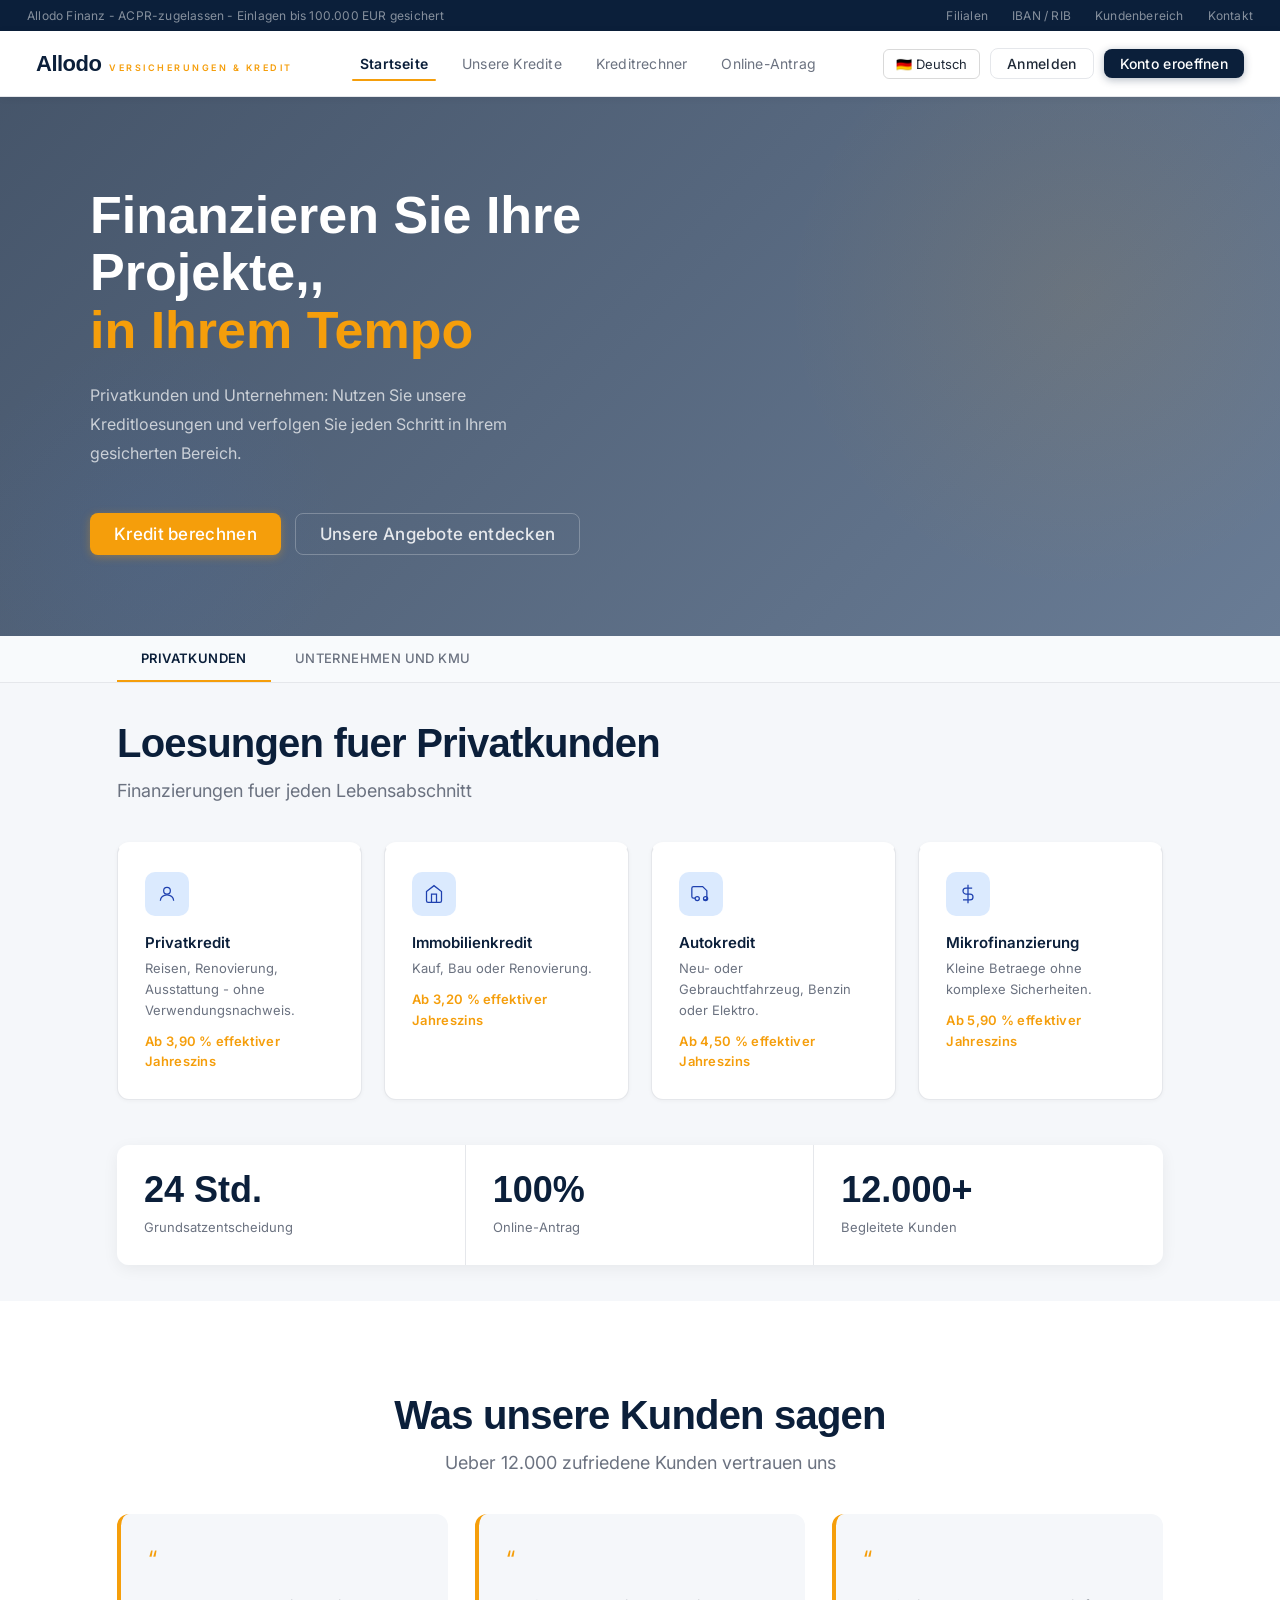
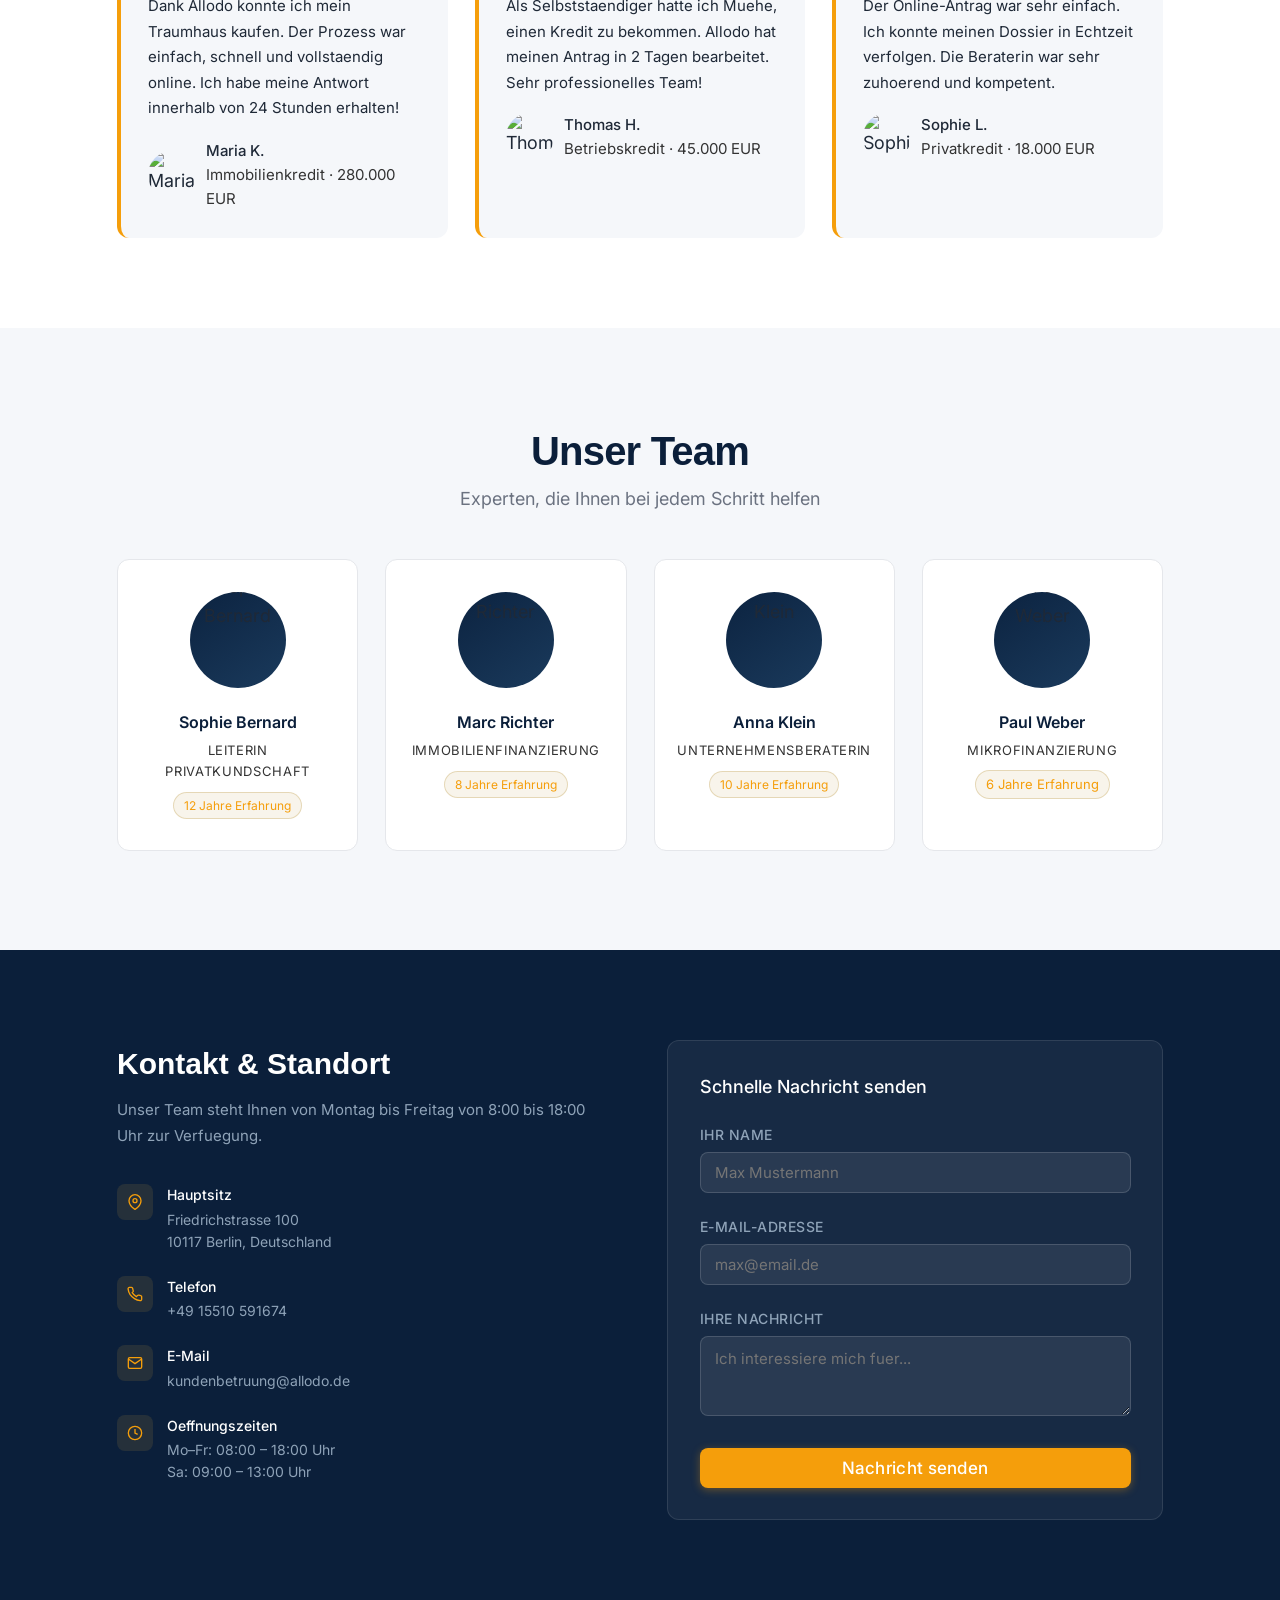
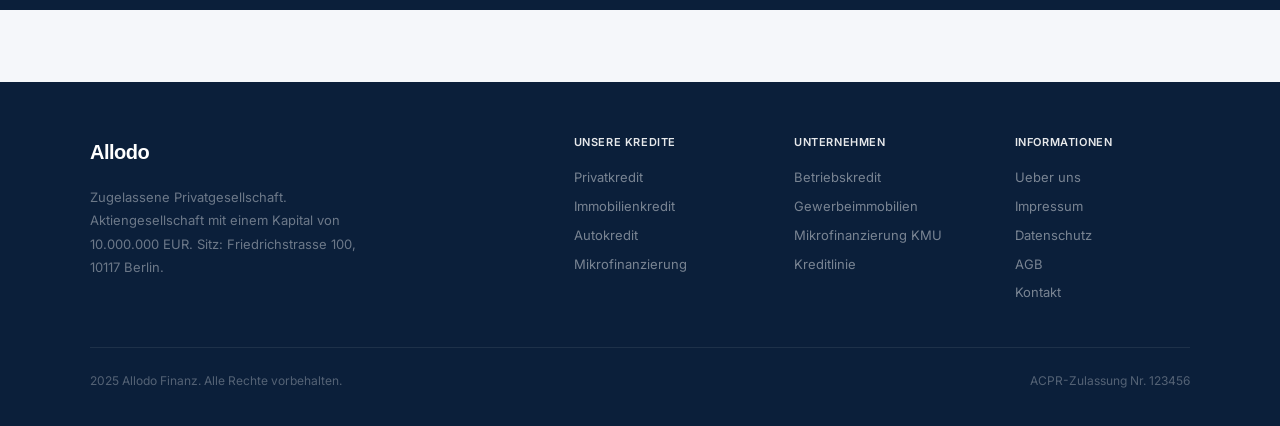
==== index.html @ 85879cd4 "Update index.html" ====
<!DOCTYPE html>
<html lang="de">
<head>
  <meta charset="UTF-8">
  <link rel="preconnect" href="https://fonts.googleapis.com">
  <link rel="preconnect" href="https://fonts.gstatic.com" crossorigin>
  <link href="https://fonts.googleapis.com/css2?family=Inter:wght@300;400;500;600&family=Poppins:wght@400;500;600;700&display=swap" rel="stylesheet">
  <meta name="viewport" content="width=device-width, initial-scale=1.0">
  <link rel="icon" type="image/svg+xml" href="favicon.svg">
  <meta name="description" content="Allodo — Kreditloesungen fuer Privatkunden und Unternehmen.">
  <title>Allodo</title>
  <link rel="stylesheet" href="css/main.css">
  <link rel="stylesheet" href="css/nav.css">
  <link rel="stylesheet" href="css/pages.css">
  <link rel="stylesheet" href="css/dashboard.css">
  <link rel="stylesheet" href="css/messaging.css">
  <link rel="stylesheet" href="css/lang-selector.css">
  <link rel="stylesheet" href="css/animations.css">
  
  <!-- Google tag (gtag.js) -->
<script async src="https://www.googletagmanager.com/gtag/js?id=AW-17907454872"></script>
<script>
  window.dataLayer = window.dataLayer || [];
  function gtag(){dataLayer.push(arguments);}
  gtag('js', new Date());

  gtag('config', 'AW-17907454872');
</script>
  
</head>
<body>

  <div id="page-loader">
  <div class="loader-ring"></div>
  <div class="loader-text">Wird geladen...</div>
</div>
<div class="topbar">
  <span data-i18n="topbar.text">Allodo - ACPR-zugelassen - Einlagen bis 100.000 EUR gesichert</span>
  <div class="topbar-right">
    <a href="#" data-i18n="topbar.branches">Filialen</a>
    <a href="#" data-i18n="topbar.iban">IBAN / RIB</a>
    <a href="#" onclick="goPage('auth');return false" data-i18n="topbar.client_space">Kundenbereich</a>
    <a href="#" data-i18n="topbar.contact">Kontakt</a>
  </div>
</div>

<nav class="main-nav" style="position:relative">
  <a class="logo" href="#" onclick="goPage('home');return false">
    <span class="logo-name">Allodo</span>
    <span class="logo-tag" data-i18n="topbar.tagline">Versicherungen &amp; Kredit</span>
  </a>
  <div class="nav-links">
    <button class="nav-link act" onclick="goPage('home')" data-i18n="nav.home">Startseite</button>
    <button class="nav-link" onclick="goPage('prods')" data-i18n="nav.loans">Unsere Kredite</button>
    <button class="nav-link" onclick="goPage('sim')" data-i18n="nav.simulator">Kreditrechner</button>
    <button class="nav-link" onclick="goPage('apply')" data-i18n="nav.apply">Online-Antrag</button>
  </div>
  <!-- Menu mobile -->
  <div class="mobile-menu" id="mobile-menu">
    <button onclick="goPage('home');closeMobileMenu()" data-i18n="nav.home">Startseite</button>
    <button onclick="goPage('prods');closeMobileMenu()" data-i18n="nav.loans">Unsere Kredite</button>
    <button onclick="goPage('sim');closeMobileMenu()" data-i18n="nav.simulator">Kreditrechner</button>
    <button onclick="goPage('apply');closeMobileMenu()" data-i18n="nav.apply">Online-Antrag</button>
    <button onclick="goPage('auth');closeMobileMenu()" data-i18n="nav.login" style="color:var(--navy);font-weight:500">Anmelden</button>
    <button onclick="goPage('auth');closeMobileMenu()" data-i18n="nav.open_account" style="color:var(--gold);font-weight:500">Konto eroeffnen</button>
    <div style="padding:12px 1.5rem;border-top:2px solid var(--border)">
      <div id="lang-selector-mobile"></div>
    </div>
  </div>

  <div class="nav-actions">
    <button class="hamburger" onclick="toggleMobileMenu()" id="hamburger">
      <span></span><span></span><span></span>
    </button>
    <div id="lang-selector"></div>
    
    <button class="btn btn-outline btn-sm" onclick="goPage('auth')" data-i18n="nav.login">Anmelden</button>
    <button class="btn btn-primary btn-sm" onclick="goPage('auth')" data-i18n="nav.open_account">Konto eroeffnen</button>
  </div>
</nav>

<!-- PAGE ACCUEIL -->
<div id="pg-home" class="pg act">
  <div class="hero" style="background:linear-gradient(135deg, rgba(11,31,58,0.75), rgba(30,58,95,0.65)), url('https://images.unsplash.com/photo-1486406146926-c627a92ad1ab?w=1600&q=80') center/cover no-repeat">
  <div class="hero-inner">
    <h1 data-i18n="hero.title">Finanzieren Sie Ihre Projekte,<br><em data-i18n="hero.title_em">in Ihrem Tempo</em></h1>
    <p data-i18n="hero.subtitle">Privatkunden und Unternehmen: Nutzen Sie unsere Kreditloesungen und verfolgen Sie jeden Schritt in Ihrem gesicherten Bereich.</p>
    <div class="hero-actions">
      <button class="btn btn-gold" onclick="goPage('sim')" data-i18n="hero.simulate">Kredit berechnen</button>
      <button class="btn btn-ghost-light" onclick="goPage('prods')" data-i18n="hero.discover">Unsere Angebote entdecken</button>
    </div>
  </div>
</div>

  <div class="seg-bar">
    <div class="seg-inner">
      <button class="seg-btn act" id="sg-p" onclick="switchSeg('p')" data-i18n="segments.individuals">Privatkunden</button>
      <button class="seg-btn" id="sg-e" onclick="switchSeg('e')" data-i18n="segments.business">Unternehmen und KMU</button>
    </div>
  </div>

  <div id="ct-p">
    <div class="wrap">
      <div class="sec-h2" data-i18n="products.individuals_title">Loesungen fuer Privatkunden</div>
      <p class="sec-sub" data-i18n="products.individuals_sub">Finanzierungen fuer jeden Lebensabschnitt</p>
      <div class="grid-auto pgrid">
        <div class="prod-card" onclick="selectProd(this)">
          <div class="prod-icon"><svg viewBox="0 0 24 24"><circle cx="12" cy="8" r="4"/><path d="M4 20c0-4 3.6-7 8-7s8 3 8 7"/></svg></div>
          <h3 data-i18n="products.personal_name">Privatkredit</h3>
          <p data-i18n="products.personal_desc">Reisen, Renovierung, Ausstattung - ohne Verwendungsnachweis.</p>
          <div class="prod-rate" data-i18n="products.personal_rate">Ab 3,90 % effektiver Jahreszins</div>
        </div>
        <div class="prod-card" onclick="selectProd(this)">
          <div class="prod-icon"><svg viewBox="0 0 24 24"><path d="M3 9l9-7 9 7v11a2 2 0 0 1-2 2H5a2 2 0 0 1-2-2z"/><polyline points="9 22 9 12 15 12 15 22"/></svg></div>
          <h3 data-i18n="products.mortgage_name">Immobilienkredit</h3>
          <p data-i18n="products.mortgage_desc">Kauf, Bau oder Renovierung.</p>
          <div class="prod-rate" data-i18n="products.mortgage_rate">Ab 3,20 % effektiver Jahreszins</div>
        </div>
        <div class="prod-card" onclick="selectProd(this)">
          <div class="prod-icon"><svg viewBox="0 0 24 24"><path d="M5 17H3a2 2 0 0 1-2-2V5a2 2 0 0 1 2-2h11l5 5v9a2 2 0 0 1-2 2h-2"/><circle cx="7.5" cy="17.5" r="2.5"/><circle cx="17.5" cy="17.5" r="2.5"/></svg></div>
          <h3 data-i18n="products.auto_name">Autokredit</h3>
          <p data-i18n="products.auto_desc">Neu- oder Gebrauchtfahrzeug, Benzin oder Elektro.</p>
          <div class="prod-rate" data-i18n="products.auto_rate">Ab 4,50 % effektiver Jahreszins</div>
        </div>
        <div class="prod-card" onclick="selectProd(this)">
          <div class="prod-icon"><svg viewBox="0 0 24 24"><line x1="12" y1="1" x2="12" y2="23"/><path d="M17 5H9.5a3.5 3.5 0 0 0 0 7h5a3.5 3.5 0 0 1 0 7H6"/></svg></div>
          <h3 data-i18n="products.micro_name">Mikrofinanzierung</h3>
          <p data-i18n="products.micro_desc">Kleine Betraege ohne komplexe Sicherheiten.</p>
          <div class="prod-rate" data-i18n="products.micro_rate">Ab 5,90 % effektiver Jahreszins</div>
        </div>
      </div>
      <div class="figures-strip mt-4">
        <div class="figure-item">
          <div class="figure-num" data-i18n="figures.hours">24 Std.</div>
          <div class="figure-label" data-i18n="figures.hours_label">Grundsatzentscheidung</div>
        </div>
        <div class="figure-item">
          <div class="figure-num" data-i18n="figures.percent">100%</div>
          <div class="figure-label" data-i18n="figures.percent_label">Online-Antrag</div>
        </div>
        <div class="figure-item">
          <div class="figure-num" data-i18n="figures.clients">12.000+</div>
          <div class="figure-label" data-i18n="figures.clients_label">Begleitete Kunden</div>
        </div>
      </div>
    </div>
  </div>

  <div id="ct-e" style="display:none">
    <div class="wrap">
      <div class="sec-h2" data-i18n="products.business_title">Loesungen fuer Unternehmen</div>
      <p class="sec-sub" data-i18n="products.business_sub">Strukturierte Finanzierungen fuer Ihr Wachstum</p>
      <div class="grid-auto pgrid">
        <div class="prod-card" onclick="selectProd(this)">
          <div class="prod-icon amber"><svg viewBox="0 0 24 24"><rect x="2" y="7" width="20" height="14" rx="2"/><path d="M16 7V5a2 2 0 0 0-2-2h-4a2 2 0 0 0-2 2v2"/></svg></div>
          <h3 data-i18n="products.pro_credit_name">Betriebskredit</h3>
          <p data-i18n="products.pro_credit_desc">Finanzierung von Ausruestung, Betriebsmitteln, Wachstum.</p>
          <div class="prod-rate" style="color:#854F0B" data-i18n="products.pro_credit_rate">Ab 4,20 % effektiver Jahreszins</div>
        </div>
        <div class="prod-card" onclick="selectProd(this)">
          <div class="prod-icon amber"><svg viewBox="0 0 24 24"><path d="M3 9l9-7 9 7v11a2 2 0 0 1-2 2H5a2 2 0 0 1-2-2z"/></svg></div>
          <h3 data-i18n="products.pro_mortgage_name">Gewerbeimmobilien</h3>
          <p data-i18n="products.pro_mortgage_desc">Kauf von Bueros, Lagerhallen, Geschaeftsraeumen.</p>
          <div class="prod-rate" style="color:#854F0B" data-i18n="products.pro_mortgage_rate">Ab 3,50 % effektiver Jahreszins</div>
        </div>
        <div class="prod-card" onclick="selectProd(this)">
          <div class="prod-icon amber"><svg viewBox="0 0 24 24"><line x1="12" y1="1" x2="12" y2="23"/><path d="M17 5H9.5a3.5 3.5 0 0 0 0 7h5a3.5 3.5 0 0 1 0 7H6"/></svg></div>
          <h3 data-i18n="products.micro_sme_name">Mikrofinanzierung KMU</h3>
          <p data-i18n="products.micro_sme_desc">Bis zu 50.000 EUR fuer Kleinstunternehmen.</p>
          <div class="prod-rate" style="color:#854F0B" data-i18n="products.micro_sme_rate">Ab 6,50 % effektiver Jahreszins</div>
        </div>
        <div class="prod-card" onclick="selectProd(this)">
          <div class="prod-icon amber"><svg viewBox="0 0 24 24"><rect x="1" y="4" width="22" height="16" rx="2"/><line x1="1" y1="10" x2="23" y2="10"/></svg></div>
          <h3 data-i18n="products.treasury_name">Kreditlinie</h3>
          <p data-i18n="products.treasury_desc">Revolvierende Betriebsmittellinie.</p>
          <div class="prod-rate" style="color:#854F0B" data-i18n="products.treasury_rate">Ab 5,00 % effektiver Jahreszins</div>
        </div>
      </div>
    </div>
  </div>

  <!-- SECTION TEMOIGNAGES -->
  <div style="background:var(--white);padding:3rem 1.5rem">
    <div class="wrap">
      <div class="sec-h2 fade-in" data-i18n="testimonials.title" style="text-align:center">Was unsere Kunden sagen</div>
      <p class="sec-sub fade-in fade-in-delay-1" data-i18n="testimonials.subtitle" style="text-align:center;margin-bottom:2rem">Ueber 12.000 zufriedene Kunden vertrauen uns</p>
      <div class="grid-3" style="gap:1.5rem">
        <div class="testimonial-card fade-in fade-in-delay-1" style="background:var(--gray-100);border-radius:var(--r-lg);padding:1.5rem;border-left:4px solid var(--gold)">
          <div style="font-size:24px;color:var(--gold);margin-bottom:0.75rem">&#8220;</div>
          <p data-i18n="testimonials.t1_text" style="font-size:15px;color:var(--text-main);line-height:1.7;margin-bottom:1rem">Dank Allodo konnte ich mein Traumhaus kaufen. Der Prozess war einfach, schnell und vollstaendig online. Ich habe meine Antwort innerhalb von 24 Stunden erhalten!</p>
          <div style="display:flex;align-items:center;gap:10px">
            <img src="https://images.unsplash.com/photo-1438761681033-6461ffad8d80?w=100&h=100&fit=crop&crop=face"
     style="width:48px;height:48px;border-radius:50%;object-fit:cover;flex-shrink:0"
     alt="Maria K.">
            <div><div data-i18n="testimonials.t1_name" style="font-size:15px;font-weight:500">Maria K.</div><div data-i18n="testimonials.t1_detail" style="font-size:15px;color:var(--text-muted)">Immobilienkredit · 280.000 EUR</div></div>
          </div>
        </div>
        <div style="background:var(--gray-100);border-radius:var(--r-lg);padding:1.5rem;border-left:4px solid var(--gold)">
          <div style="font-size:24px;color:var(--gold);margin-bottom:0.75rem">&#8220;</div>
          <p data-i18n="testimonials.t2_text" style="font-size:15px;color:var(--text-main);line-height:1.7;margin-bottom:1rem">Als Selbststaendiger hatte ich Muehe, einen Kredit zu bekommen. Allodo hat meinen Antrag in 2 Tagen bearbeitet. Sehr professionelles Team!</p>
          <div style="display:flex;align-items:center;gap:10px">
            <img src="https://images.unsplash.com/photo-1500648767791-00dcc994a43e?w=100&h=100&fit=crop&crop=face"
     style="width:48px;height:48px;border-radius:50%;object-fit:cover;flex-shrink:0"
     alt="Thomas H.">
            <div><div data-i18n="testimonials.t2_name" style="font-size:15px;font-weight:500">Thomas H.</div><div data-i18n="testimonials.t2_detail" style="font-size:15px;color:var(--text-muted)">Betriebskredit · 45.000 EUR</div></div>
          </div>
        </div>
        <div style="background:var(--gray-100);border-radius:var(--r-lg);padding:1.5rem;border-left:4px solid var(--gold)">
          <div style="font-size:24px;color:var(--gold);margin-bottom:0.75rem">&#8220;</div>
          <p data-i18n="testimonials.t3_text" style="font-size:15px;color:var(--text-main);line-height:1.7;margin-bottom:1rem">Der Online-Antrag war sehr einfach. Ich konnte meinen Dossier in Echtzeit verfolgen. Die Beraterin war sehr zuhoerend und kompetent.</p>
          <div style="display:flex;align-items:center;gap:10px">
            <img src="https://images.unsplash.com/photo-1544005313-94ddf0286df2?w=100&h=100&fit=crop&crop=face"
     style="width:48px;height:48px;border-radius:50%;object-fit:cover;flex-shrink:0"
     alt="Sophie L.">
            <div><div data-i18n="testimonials.t3_name" style="font-size:15px;font-weight:500">Sophie L.</div><div data-i18n="testimonials.t3_detail" style="font-size:15px;color:var(--text-muted)">Privatkredit · 18.000 EUR</div></div>
          </div>
        </div>
      </div>
    </div>
  </div>

  <!-- SECTION EQUIPE -->
  <div style="background:var(--cream);padding:3.5rem 1.5rem">
    <div class="wrap">
      <div class="sec-h2 fade-in" data-i18n="team.title" style="text-align:center">Unser Team</div>
      <p class="sec-sub fade-in fade-in-delay-1" data-i18n="team.subtitle" style="text-align:center;margin-bottom:2.5rem">Experten, die Ihnen bei jedem Schritt helfen</p>
      <div class="grid-4" style="gap:1.5rem">

        <!-- Sophie Bernard -->
        <div class="team-card fade-in fade-in-delay-1" style="background:var(--white);border-radius:var(--r-lg);padding:1.75rem 1.25rem;text-align:center;border:0.5px solid var(--border)">
          <div class="team-avatar" style="width:96px;height:96px;border-radius:50%;background:linear-gradient(145deg,#0c2340,#1a3a5c);margin:0 auto 1.25rem;overflow:hidden;display:flex;align-items:flex-end;justify-content:center">
            <img src="https://images.unsplash.com/photo-1573496359142-b8d87734a5a2?w=200&h=200&fit=crop&crop=face" 
     style="width:92px;height:92px;border-radius:50%;object-fit:cover;margin:0 auto 1.25rem" 
     alt="Sophie Bernard">
          </div>
          <div style="font-size:16px;font-weight:600;color:var(--navy);margin-bottom:4px">Sophie Bernard</div>
          <div data-i18n="team.sophie_role" style="font-size:13px;color:var(--text-muted);margin-bottom:8px;text-transform:uppercase;letter-spacing:0.05em">Leiterin Privatkundschaft</div>
          <div data-i18n="team.sophie_exp" style="display:inline-block;font-size:12px;color:var(--gold);background:rgba(184,150,62,0.1);border:0.5px solid rgba(184,150,62,0.3);border-radius:20px;padding:3px 10px">12 Jahre Erfahrung</div>
        </div>

        <!-- Marc Richter -->
        <div class="team-card fade-in fade-in-delay-2" style="background:var(--white);border-radius:var(--r-lg);padding:1.75rem 1.25rem;text-align:center;border:0.5px solid var(--border)">
          <div class="team-avatar" style="width:96px;height:96px;border-radius:50%;background:linear-gradient(145deg,#0c2340,#1a3a5c);margin:0 auto 1.25rem;overflow:hidden;display:flex;align-items:flex-end;justify-content:center">
            <img src="https://images.unsplash.com/photo-1472099645785-5658abf4ff4e?w=200&h=200&fit=crop&crop=face"
     style="width:96px;height:96px;border-radius:50%;object-fit:cover;margin:0 auto 1.25rem"
     alt="Marc Richter">
          </div>
          <div style="font-size:16px;font-weight:600;color:var(--navy);margin-bottom:4px">Marc Richter</div>
          <div data-i18n="team.marc_role" style="font-size:13px;color:var(--text-muted);margin-bottom:8px;text-transform:uppercase;letter-spacing:0.05em">Immobilienfinanzierung</div>
          <div data-i18n="team.marc_exp" style="display:inline-block;font-size:12px;color:var(--gold);background:rgba(184,150,62,0.1);border:0.5px solid rgba(184,150,62,0.3);border-radius:20px;padding:3px 10px">8 Jahre Erfahrung</div>
        </div>

        <!-- Anna Klein -->
        <div class="team-card fade-in fade-in-delay-3" style="background:var(--white);border-radius:var(--r-lg);padding:1.75rem 1.25rem;text-align:center;border:0.5px solid var(--border)">
          <div class="team-avatar" style="width:96px;height:96px;border-radius:50%;background:linear-gradient(145deg,#0c2340,#1a3a5c);margin:0 auto 1.25rem;overflow:hidden;display:flex;align-items:flex-end;justify-content:center">
            <img src="https://images.unsplash.com/photo-1580489944761-15a19d654956?w=200&h=200&fit=crop&crop=face"
     style="width:96px;height:96px;border-radius:50%;object-fit:cover;margin:0 auto 1.25rem"
     alt="Anna Klein">
          </div>
          <div style="font-size:16px;font-weight:600;color:var(--navy);margin-bottom:4px">Anna Klein</div>
          <div data-i18n="team.anna_role" style="font-size:13px;color:var(--text-muted);margin-bottom:8px;text-transform:uppercase;letter-spacing:0.05em">Unternehmensberaterin</div>
          <div data-i18n="team.anna_exp" style="display:inline-block;font-size:12px;color:var(--gold);background:rgba(184,150,62,0.1);border:0.5px solid rgba(184,150,62,0.3);border-radius:20px;padding:3px 10px">10 Jahre Erfahrung</div>
        </div>

        <!-- Paul Weber -->
        <div class="team-card fade-in fade-in-delay-4" style="background:var(--white);border-radius:var(--r-lg);padding:1.75rem 1.25rem;text-align:center;border:0.5px solid var(--border)">
          <div class="team-avatar" style="width:96px;height:96px;border-radius:50%;background:linear-gradient(145deg,#0c2340,#1a3a5c);margin:0 auto 1.25rem;overflow:hidden;display:flex;align-items:flex-end;justify-content:center">
            <img src="https://images.unsplash.com/photo-1507003211169-0a1dd7228f2d?w=200&h=200&fit=crop&crop=face"
     style="width:92px;height:92px;border-radius:50%;object-fit:cover;margin:0 auto 1.25rem"
     alt="Paul Weber">
          </div>
          <div style="font-size:16px;font-weight:600;color:var(--navy);margin-bottom:4px">Paul Weber</div>
          <div data-i18n="team.paul_role" style="font-size:13px;color:var(--text-muted);margin-bottom:8px;text-transform:uppercase;letter-spacing:0.05em">Mikrofinanzierung</div>
          <div data-i18n="team.paul_exp" style="display:inline-block;font-size:13px;color:var(--gold);background:rgba(184,150,62,0.1);border:0.5px solid rgba(184,150,62,0.3);border-radius:20px;padding:3px 10px">6 Jahre Erfahrung</div>
        </div>

      </div>
    </div>
  </div>

  <!-- SECTION CONTACT -->
  <div style="background:var(--navy);padding:3rem 1.5rem">
    <div class="wrap">
      <div style="display:grid;grid-template-columns:1fr 1fr;gap:3rem;align-items:start" class="contact-grid">
        <div>
          <div data-i18n="contact.title" style="font-family:var(--font-serif);font-size:30px;font-weight:600;color:#fff;margin-bottom:0.5rem">Kontakt &amp; Standort</div>
          <p data-i18n="contact.subtitle" style="font-size:15px;color:#8fa3b8;margin-bottom:2rem;line-height:1.7">Unser Team steht Ihnen von Montag bis Freitag von 8:00 bis 18:00 Uhr zur Verfuegung.</p>
          <div style="display:flex;flex-direction:column;gap:1.25rem">
            <div style="display:flex;align-items:flex-start;gap:14px">
              <div style="width:36px;height:36px;border-radius:var(--r);background:rgba(184,150,62,0.15);display:flex;align-items:center;justify-content:center;flex-shrink:0">
                <svg viewBox="0 0 24 24" width="16" height="16" fill="none" stroke="var(--gold)" stroke-width="2"><path d="M21 10c0 7-9 13-9 13s-9-6-9-13a9 9 0 0 1 18 0z"/><circle cx="12" cy="10" r="3"/></svg>
              </div>
              <div>
                <div style="font-size:14px;font-weight:500;color:#fff;margin-bottom:2px">Hauptsitz</div>
                <div style="font-size:14px;color:#8fa3b8">Friedrichstrasse 100<br>10117 Berlin, Deutschland</div>
              </div>
            </div>
            <div style="display:flex;align-items:flex-start;gap:14px">
              <div style="width:36px;height:36px;border-radius:var(--r);background:rgba(184,150,62,0.15);display:flex;align-items:center;justify-content:center;flex-shrink:0">
                <svg viewBox="0 0 24 24" width="16" height="16" fill="none" stroke="var(--gold)" stroke-width="2"><path d="M22 16.92v3a2 2 0 0 1-2.18 2 19.79 19.79 0 0 1-8.63-3.07A19.5 19.5 0 0 1 4.69 13a19.79 19.79 0 0 1-3.07-8.67A2 2 0 0 1 3.6 2.18h3a2 2 0 0 1 2 1.72c.127.96.361 1.903.7 2.81a2 2 0 0 1-.45 2.11L7.91 9.91a16 16 0 0 0 6.06 6.06l1.79-1.79a2 2 0 0 1 2.11-.45c.907.339 1.85.573 2.81.7A2 2 0 0 1 22 16.92z"/></svg>
              </div>
              <div>
                <div style="font-size:14px;font-weight:500;color:#fff;margin-bottom:2px">Telefon</div>
                <div style="font-size:14px;color:#8fa3b8">+49 15510 591674</div>
              </div>
            </div>
            <div style="display:flex;align-items:flex-start;gap:14px">
              <div style="width:36px;height:36px;border-radius:var(--r);background:rgba(184,150,62,0.15);display:flex;align-items:center;justify-content:center;flex-shrink:0">
                <svg viewBox="0 0 24 24" width="16" height="16" fill="none" stroke="var(--gold)" stroke-width="2"><path d="M4 4h16c1.1 0 2 .9 2 2v12c0 1.1-.9 2-2 2H4c-1.1 0-2-.9-2-2V6c0-1.1.9-2 2-2z"/><polyline points="22,6 12,13 2,6"/></svg>
              </div>
              <div>
                <div style="font-size:14px;font-weight:500;color:#fff;margin-bottom:2px">E-Mail</div>
                <div style="font-size:14px;color:#8fa3b8">kundenbetruung@allodo.de</div>
              </div>
            </div>
            <div style="display:flex;align-items:flex-start;gap:14px">
              <div style="width:36px;height:36px;border-radius:var(--r);background:rgba(184,150,62,0.15);display:flex;align-items:center;justify-content:center;flex-shrink:0">
                <svg viewBox="0 0 24 24" width="16" height="16" fill="none" stroke="var(--gold)" stroke-width="2"><circle cx="12" cy="12" r="10"/><polyline points="12 6 12 12 16 14"/></svg>
              </div>
              <div>
                <div style="font-size:14px;font-weight:500;color:#fff;margin-bottom:2px">Oeffnungszeiten</div>
                <div style="font-size:14px;color:#8fa3b8">Mo–Fr: 08:00 – 18:00 Uhr<br>Sa: 09:00 – 13:00 Uhr</div>
              </div>
            </div>
          </div>
        </div>
        <div style="background:rgba(255,255,255,0.05);border-radius:var(--r-lg);padding:1.75rem;border:0.5px solid rgba(255,255,255,0.1)">
          <div data-i18n="contact.form_title" style="font-size:18px;font-weight:500;color:#fff;margin-bottom:1.25rem">Schnelle Nachricht senden</div>
          <div class="fg"><label style="color:#8fa3b8">Ihr Name</label><input type="text" placeholder="Max Mustermann" style="background:rgba(255,255,255,0.08);border-color:rgba(255,255,255,0.15);color:#fff"></div>
          <div class="fg"><label style="color:#8fa3b8">E-Mail-Adresse</label><input type="email" placeholder="max@email.de" style="background:rgba(255,255,255,0.08);border-color:rgba(255,255,255,0.15);color:#fff"></div>
          <div class="fg"><label style="color:#8fa3b8">Ihre Nachricht</label><textarea placeholder="Ich interessiere mich fuer..." style="background:rgba(255,255,255,0.08);border-color:rgba(255,255,255,0.15);color:#fff;min-height:80px"></textarea></div>
          <button class="btn btn-gold btn-full" onclick="showToast('Nachricht gesendet! Wir melden uns bald.')">Nachricht senden</button>
        </div>
      </div>
    </div>
  </div>

  <footer class="footer">
    <div class="footer-inner">
      <div class="footer-brand">
        <span class="logo-name">Allodo</span>
        <p data-i18n="footer.brand_text">Zugelassene Privatgesellschaft. Aktiengesellschaft mit einem Kapital von 10.000.000 EUR. Sitz: Friedrichstrasse 100, 10117 Berlin.</p>
      </div>
      <div class="footer-col">
        <h4 data-i18n="footer.our_loans">Unsere Kredite</h4>
        <a href="#" data-i18n="products.personal_name">Privatkredit</a>
        <a href="#" data-i18n="products.mortgage_name">Immobilienkredit</a>
        <a href="#" data-i18n="products.auto_name">Autokredit</a>
        <a href="#" data-i18n="products.micro_name">Mikrofinanzierung</a>
      </div>
      <div class="footer-col">
        <h4 data-i18n="footer.business">Unternehmen</h4>
        <a href="#" data-i18n="products.pro_credit_name">Betriebskredit</a>
        <a href="#" data-i18n="products.pro_mortgage_name">Gewerbeimmobilien</a>
        <a href="#" data-i18n="products.micro_sme_name">Mikrofinanzierung KMU</a>
        <a href="#" data-i18n="products.treasury_name">Kreditlinie</a>
      </div>
      <div class="footer-col">
        <h4 data-i18n="footer.info">Informationen</h4>
        <a href="#" data-i18n="footer.about">Ueber uns</a>
        <a href="impressum.html" data-i18n="footer.legal">Impressum</a>
        <a href="datenschutz.html" data-i18n="footer.privacy">Datenschutz</a>
        <a href="agb.html" data-i18n="footer.cgu">AGB</a>
        <a href="#" data-i18n="footer.contact">Kontakt</a>
      </div>
    </div>
    <div class="footer-bottom">
      <span data-i18n="footer.copyright">2025 Allodo. Alle Rechte vorbehalten.</span>
      <span data-i18n="footer.license">ACPR-Zulassung Nr. 883 053 936</span>
    </div>
  </footer>
</div>

  <!-- PAGE CONFIRMATION -->
<div id="pg-confirm" class="pg">
  <div class="wrap" style="max-width:600px;margin:4rem auto;text-align:center">
    <div style="width:80px;height:80px;border-radius:50%;background:var(--success-bg);display:flex;align-items:center;justify-content:center;margin:0 auto 1.5rem">
      <svg viewBox="0 0 24 24" width="36" height="36" fill="none" stroke="var(--success-bdr)" stroke-width="2"><polyline points="20 6 9 17 4 12"/></svg>
    </div>
    <h2 style="font-family:var(--font-serif);color:var(--navy);margin-bottom:0.75rem">Ihr Antrag wurde eingereicht!</h2>
    <p style="color:var(--text-muted);font-size:17px;margin-bottom:2rem;line-height:1.7">Vielen Dank für Ihr Vertrauen. Wir haben Ihren Antrag erhalten und werden ihn innerhalb von 24 Stunden bearbeiten. Sie erhalten eine Bestätigungs-E-Mail.</p>

    <div style="background:var(--gray-100);border-radius:var(--r-lg);padding:1.5rem;margin-bottom:2rem;text-align:left">
      <div style="font-size:13px;font-weight:500;text-transform:uppercase;letter-spacing:0.5px;color:var(--text-muted);margin-bottom:1rem">Zusammenfassung Ihres Antrags</div>
      <div class="prow"><span class="plbl">Referenz</span><span class="pval" id="confirm-ref">—</span></div>
      <div class="prow"><span class="plbl">Art</span><span class="pval" id="confirm-type">—</span></div>
      <div class="prow"><span class="plbl">Betrag</span><span class="pval" id="confirm-amount">—</span></div>
      <div class="prow"><span class="plbl">Laufzeit</span><span class="pval" id="confirm-duration">—</span></div>
    </div>

    <button class="btn btn-primary btn-full" id="btn-confirm-account" onclick="goPage('dash')" style="margin-bottom:1rem;display:none">Mein Konto aufrufen</button>
    <button class="btn btn-outline btn-full" onclick="goPage('home')">Zur Startseite</button>

    <p style="font-size:14px;color:var(--text-muted);margin-top:1.5rem">
      Eine Bestätigungs-E-Mail wurde an <strong id="confirm-email">—</strong> gesendet.
    </p>
  </div>
</div>
  
<!-- PAGE NOS PRETS -->
<div id="pg-prods" class="pg">
  <div class="wrap">
    <div class="sec-h2" data-i18n="prods.title">Unsere Kreditloesungen</div>
    <p class="sec-sub" data-i18n="prods.sub">4 Produkte fuer Privatkunden und Unternehmen</p>
    <div class="grid-2" style="gap:14px">
      <div class="prod-card large navy-top">
        <div class="prod-tag" data-i18n="prods.tag_individuals">Privatkunden</div>
        <h3 data-i18n="products.personal_name">Privatkredit</h3>
        <p style="margin-top:6px;font-size:14px;color:var(--text-muted)" data-i18n="prods.personal_detail">1.000 EUR bis 75.000 EUR - 12 bis 84 Monate - Ohne Verwendungsnachweis - Antwort in 24h</p>
        <div class="prod-rate" style="margin-top:10px" data-i18n="products.personal_rate">Ab 3,90 % effektiver Jahreszins</div>
        <button class="btn btn-primary btn-full mt-2" onclick="goPage('apply')" data-i18n="prods.apply_btn">Antrag stellen</button>
      </div>
      <div class="prod-card large navy-top">
        <div class="prod-tag" data-i18n="prods.tag_individuals">Privatkunden</div>
        <h3 data-i18n="products.mortgage_name">Immobilienkredit</h3>
        <p style="margin-top:6px;font-size:14px;color:var(--text-muted)" data-i18n="prods.mortgage_detail">50.000 EUR bis 1.500.000 EUR - Bis zu 25 Jahre - Fester oder variabler Zinssatz</p>
        <div class="prod-rate" style="margin-top:10px" data-i18n="products.mortgage_rate">Ab 3,20 % effektiver Jahreszins</div>
        <button class="btn btn-primary btn-full mt-2" onclick="goPage('apply')" data-i18n="prods.apply_btn">Antrag stellen</button>
      </div>
      <div class="prod-card large navy-top">
        <div class="prod-tag" data-i18n="prods.tag_individuals">Privatkunden</div>
        <h3 data-i18n="products.auto_name">Autokredit</h3>
        <p style="margin-top:6px;font-size:14px;color:var(--text-muted)" data-i18n="prods.auto_detail">3.000 EUR bis 80.000 EUR - Neu oder Gebraucht - Benzin oder Elektro</p>
        <div class="prod-rate" style="margin-top:10px" data-i18n="products.auto_rate">Ab 4,50 % effektiver Jahreszins</div>
        <button class="btn btn-primary btn-full mt-2" onclick="goPage('apply')" data-i18n="prods.apply_btn">Antrag stellen</button>
      </div>
      <div class="prod-card large gold-top">
        <div class="prod-tag" data-i18n="prods.tag_both">Privatkunden &amp; Unternehmen</div>
        <h3 data-i18n="products.micro_name">Mikrofinanzierung</h3>
        <p style="margin-top:6px;font-size:14px;color:var(--text-muted)" data-i18n="prods.micro_detail">500 EUR bis 25.000 EUR - Ohne komplexe Sicherheiten - Geeignet fuer Kleinstunternehmen</p>
        <div class="prod-rate" style="margin-top:10px" data-i18n="products.micro_rate">Ab 5,90 % effektiver Jahreszins</div>
        <button class="btn btn-primary btn-full mt-2" onclick="goPage('apply')" data-i18n="prods.apply_btn">Antrag stellen</button>
      </div>
    </div>
  </div>
</div>

<!-- PAGE SIMULATEUR -->
<div id="pg-sim" class="pg">
  <div class="wrap">
    <div class="sec-h2" data-i18n="simulator.title">Kreditrechner</div>
    <p class="sec-sub" data-i18n="simulator.subtitle">Berechnen Sie Ihre monatliche Rate in Echtzeit, unverbindlich</p>
    <div class="prod-tabs">
      <button class="ptab act" onclick="setLoanType(this,'perso')" data-i18n="products.personal_name">Privatkredit</button>
      <button class="ptab" onclick="setLoanType(this,'immo')" data-i18n="products.mortgage_name">Immobilienkredit</button>
      <button class="ptab" onclick="setLoanType(this,'auto')" data-i18n="products.auto_name">Autokredit</button>
      <button class="ptab" onclick="setLoanType(this,'micro')" data-i18n="products.micro_name">Mikrofinanzierung</button>
    </div>
    <div class="sim-layout">
      <div class="sim-box">
        <div class="rg">
          <label data-i18n="simulator.amount">Kreditbetrag</label>
          <div class="rv" id="s-ad">15.000 EUR</div>
          <input type="range" id="s-a" min="1000" max="75000" step="500" value="15000">
        </div>
        <div class="rg">
          <label data-i18n="simulator.duration">Laufzeit</label>
          <div class="rv" id="s-dd">36 Monate</div>
          <input type="range" id="s-d" min="6" max="84" step="6" value="36">
        </div>
        <div class="rg">
          <label data-i18n="simulator.rate">Jahreszins (eff.)</label>
          <div class="rv" id="s-rd">3,90 %</div>
          <input type="range" id="s-r" min="1" max="15" step="0.1" value="3.9">
        </div>
        <div class="fg">
          <label data-i18n="simulator.profile">Kreditnehmerprofil</label>
          <select>
            <option data-i18n="simulator.profile_employee">Privatperson - Angestellte/r</option>
            <option data-i18n="simulator.profile_freelance">Privatperson - Selbststaendige/r</option>
            <option data-i18n="simulator.profile_business">Unternehmen / KMU</option>
          </select>
        </div>
        <button class="btn btn-gold btn-full" style="margin-top:0.25rem" onclick="goPage('apply')" data-i18n="simulator.apply_btn">Meinen Antrag stellen</button>
      </div>
      <div class="res-card">
        <h3 data-i18n="simulator.monthly">Geschaetzte Monatsrate</h3>
        <div class="res-amount" id="s-m">—</div>
        <div class="res-row"><span class="rl" data-i18n="simulator.capital">Kreditbetrag</span><span class="rv2" id="s-c">15.000 EUR</span></div>
        <div class="res-row"><span class="rl" data-i18n="simulator.interest">Gesamtzinsen</span><span class="rv2" id="s-i">986 EUR</span></div>
        <div class="res-row"><span class="rl" data-i18n="simulator.total">Gesamtrueckzahlung</span><span class="rv2" id="s-t">15.986 EUR</span></div>
        <div class="res-row"><span class="rl" data-i18n="simulator.debt_ratio">Verschuldungsgrad</span><span class="rv2" id="s-dt">~18 %</span></div>
        <p class="res-disclaimer" data-i18n="simulator.disclaimer">Unverbindliche Simulation. Effektiver Jahreszins ohne Restschuldversicherung.</p>
      </div>
    </div>
  </div>
</div>

<!-- PAGE DEMANDE -->
<div id="pg-apply" class="pg">
  <div class="wrap" style="max-width:820px">
    <div style="background:linear-gradient(135deg,#0B1F3A,#1E3A5F);border-radius:10px;padding:1rem 1.5rem;margin-bottom:1.5rem;display:flex;flex-wrap:wrap;gap:1rem;justify-content:center;align-items:center">
  <div style="display:flex;align-items:center;gap:8px;color:#fff;font-size:13px">
    <svg viewBox="0 0 24 24" width="18" height="18" fill="none" stroke="#B8963E" stroke-width="2"><path d="M12 22s8-4 8-10V5l-8-3-8 3v7c0 6 8 10 8 10z"/></svg>
    <span data-i18n="apply.trust1">Verschlüsselte und gesicherte Daten</span>
  </div>
  <div style="display:flex;align-items:center;gap:8px;color:#fff;font-size:13px">
    <svg viewBox="0 0 24 24" width="18" height="18" fill="none" stroke="#B8963E" stroke-width="2"><polyline points="20 6 9 17 4 12"/></svg>
    <span data-i18n="apply.trust2">Keine Verpflichtung vor Unterzeichnung</span>
  </div>
  <div style="display:flex;align-items:center;gap:8px;color:#fff;font-size:13px">
    <svg viewBox="0 0 24 24" width="18" height="18" fill="none" stroke="#B8963E" stroke-width="2"><circle cx="12" cy="12" r="10"/><polyline points="12 6 12 12 16 14"/></svg>
    <span data-i18n="apply.trust3">Grundsatzentscheidung in 24 Stunden</span>
  </div>
  <div style="display:flex;align-items:center;gap:8px;color:#fff;font-size:13px">
    <svg viewBox="0 0 24 24" width="18" height="18" fill="none" stroke="#B8963E" stroke-width="2"><rect x="3" y="11" width="18" height="11" rx="2"/><path d="M7 11V7a5 5 0 0 1 10 0v4"/></svg>
    <span data-i18n="apply.trust4">SSL 256-Bit-Verschlüsselung</span>
  </div>
</div>
    <div class="sec-h2" data-i18n="apply.title">Online-Kreditantrag</div>
    <p class="sec-sub" data-i18n="apply.subtitle">100% digital - Grundsatzentscheidung in 24 Std.</p>
    <div style="margin-bottom:1.5rem">
  <div style="display:flex;justify-content:space-between;align-items:center;margin-bottom:8px">
    <span id="apply-step-label" style="font-size:13px;color:var(--text-m)">Schritt 1 von 4</span>
    <span id="apply-step-pct" style="font-size:13px;font-weight:500;color:var(--navy)">25%</span>
  </div>
  <div style="height:6px;background:#E5E7EB;border-radius:3px;overflow:hidden">
    <div id="apply-progress-bar" style="height:100%;background:linear-gradient(90deg,#0B1F3A,#B8963E);border-radius:3px;width:25%;transition:width 0.4s ease"></div>
  </div>
</div>
    <div class="apply-layout">
      <div class="apply-card">
        <!-- Etape 1 -->
        <div id="af1" class="tf act">
          <div class="form-title" data-i18n="apply.project_title">Ihr Vorhaben</div>
          <p class="form-sub" data-i18n="apply.project_sub">Was moechten Sie finanzieren?</p>
          <div class="fg">
            <label data-i18n="apply.loan_type">Kreditart</label>
            <select>
              <option data-i18n="products.personal_name">Privatkredit</option>
              <option data-i18n="products.mortgage_name">Immobilienkredit</option>
              <option data-i18n="products.auto_name">Autokredit</option>
              <option data-i18n="products.micro_name">Mikrofinanzierung</option>
            </select>
          </div>
          <div class="fg">
            <label data-i18n="apply.borrower_profile">Kreditnehmerprofil</label>
            <select>
              <option data-i18n="simulator.profile_employee">Privatperson - Angestellte/r</option>
              <option data-i18n="simulator.profile_freelance">Privatperson - Selbststaendige/r</option>
              <option data-i18n="simulator.profile_business">Unternehmen / KMU</option>
            </select>
          </div>
          <div class="fg-row">
            <div class="fg"><label data-i18n="apply.amount">Betrag (EUR)</label><input type="number" placeholder="15000" min="500"></div>
            <div class="fg">
              <label data-i18n="apply.duration_label">Laufzeit</label>
              <select>
  <option value="12">12 Monate</option>
  <option value="24">24 Monate</option>
  <option value="36">36 Monate</option>
  <option value="48">48 Monate</option>
  <option value="60">60 Monate</option>
  <option value="84">84 Monate</option>
  <option value="120">120 Monate</option>
  <option value="240">240 Monate</option>
  <option value="300">300 Monate</option>
</select>
            </div>
          </div>
          <div class="fg"><label data-i18n="apply.purpose">Verwendungszweck</label><input type="text" data-i18n="apply.purpose_placeholder" placeholder="z.B. Fahrzeugkauf, Renovierung..."></div>
          <button class="btn btn-primary btn-full" style="padding:10px" onclick="applyStep(2)" data-i18n="apply.next">Weiter</button>
        </div>
        <!-- Etape 2 -->
     <div id="af2" class="tf">
    <button onclick="applyStep(1)" style="display:flex;align-items:center;gap:6px;background:none;border:none;color:var(--navy);font-size:14px;padding:0 0 1rem;cursor:pointer;font-family:var(--font-sans);">
  <svg viewBox="0 0 24 24" width="18" height="18" fill="none" stroke="currentColor" stroke-width="2"><polyline points="15 18 9 12 15 6"/></svg>
  Zurück
</button>
  <div class="form-title" data-i18n="apply.identity_title">Ihre Identitaet</div>
  <p class="form-sub" data-i18n="apply.identity_sub">Persoenliche Daten oder gesetzlicher Vertreter</p>

  <!-- Nom et Prénom -->
  <div class="fg-row">
    <div class="fg"><label data-i18n="apply.firstname">Vorname</label><input type="text" placeholder="Hans"></div>
    <div class="fg"><label data-i18n="apply.lastname">Nachname</label><input type="text" placeholder="Mueller"></div>
  </div>

  <!-- Date et Nationalité -->
  <div class="fg-row"style="display:none">
    <div class="fg"><label data-i18n="apply.birthdate">Geburtsdatum</label><input type="date"></div>
    <div class="fg"><label data-i18n="apply.nationality">Staatsangehoerigkeit</label>
      <select>
        <option data-i18n="apply.nat_de">Deutsch</option>
        <option data-i18n="apply.nat_eu">EU-Buerger/in</option>
        <option data-i18n="apply.nat_other">Andere</option>
      </select>
    </div>
  </div>

  <!-- Contact -->
  <div class="fg-row">
    <div class="fg"><label data-i18n="apply.email">E-Mail-Adresse</label><input type="email" placeholder="hans.mueller@email.de"></div>
    <div class="fg"><label data-i18n="apply.phone">Mobiltelefon</label><input type="tel" placeholder="+49 170 000 00 00"></div>
  </div>

  <!-- Adresse de résidence -->
  <div style="display:none;background:#F8FAFC;border:1px solid #E5E7EB;border-radius:10px;padding:1rem;margin-bottom:1rem">
    <div data-i18n="apply.residence_address" style="font-size:11px;font-weight:600;text-transform:uppercase;letter-spacing:0.5px;color:#6B7280;margin-bottom:0.75rem">Wohnadresse</div>
    <div class="fg"><label data-i18n="apply.street">Strasse und Hausnummer</label><input type="text" placeholder="Friedrichstrasse 100"></div>
    <div class="fg-row">
      <div class="fg"><label data-i18n="apply.postal_code">Postleitzahl</label><input type="text" placeholder="10115" maxlength="5"></div>
      <div class="fg"><label data-i18n="apply.city">Stadt</label><input type="text" placeholder="Berlin"></div>
    </div>
    <div class="fg" style="margin-bottom:0"><label data-i18n="apply.country">Land</label>
      <select>
        <option data-i18n="apply.country_de">Deutschland</option>
        <option data-i18n="apply.country_at">Oesterreich</option>
        <option data-i18n="apply.country_ch">Schweiz</option>
        <option data-i18n="apply.country_other">Andere</option>
      </select>
    </div>
  </div>

  <!-- Boutons -->
  <div style="display:flex;gap:10px;margin-top:1.25rem">
  <button class="btn btn-outline" style="flex:1;padding:11px;min-height:48px" onclick="applyStep(1)" data-i18n="apply.back">← Zurueck</button>
  <button class="btn btn-primary" style="flex:2;padding:11px;min-height:48px" onclick="applyStep(3)" data-i18n="apply.next">Weiter →</button>
</div>
</div>
        <!-- Etape 3 -->
        <div id="af3" class="tf">
          <button onclick="applyStep(2)" style="display:flex;align-items:center;gap:6px;background:none;border:none;color:var(--navy);font-size:14px;padding:0 0 1rem;cursor:pointer;font-family:var(--font-sans);">
  <svg viewBox="0 0 24 24" width="18" height="18" fill="none" stroke="currentColor" stroke-width="2"><polyline points="15 18 9 12 15 6"/></svg>
  Zurück
</button>
          <div class="form-title" data-i18n="apply.finance_title">Finanzielle Situation</div>
          <p class="form-sub" data-i18n="apply.finance_sub">Monatliche Einnahmen und Ausgaben</p>
          <div class="fg">
            <label data-i18n="apply.employment">Beschaeftigungsstatus</label>
            <select>
              <option data-i18n="apply.emp_cdi">Angestellte/r unbefristet</option>
              <option data-i18n="apply.emp_cdd">Angestellte/r befristet</option>
              <option data-i18n="apply.emp_free">Selbststaendig / Freiberuflich</option>
              <option data-i18n="apply.emp_boss">Geschaeftsfuehrer/in</option>
              <option data-i18n="apply.emp_ret">Rentner/in</option>
              <option data-i18n="apply.emp_none">Ohne Beschaeftigung</option>
            </select>
          </div>
          <div class="fg-row">
            <div class="fg"><label data-i18n="apply.net_income">Nettoeinkommen / Monat (EUR)</label><input type="number" placeholder="2800"></div>
            <div class="fg" style="display:none"><label data-i18n="apply.other_income">Sonstige Einnahmen (EUR)</label><input type="number" placeholder="0"></div>
          </div>
          <div class="fg-row">
            <div class="fg"><label data-i18n="apply.rent">Miete / Monatsrate (EUR)</label><input type="number" placeholder="900"></div>
            <div class="fg" style="display:none"><label data-i18n="apply.other_charges">Sonstige Fixkosten (EUR)</label><input type="number" placeholder="200"></div>
          </div>
          <div class="fg" style="display:none">
            <label data-i18n="apply.existing_credits">Laufende Kredite?</label>
            <select>
              <option data-i18n="apply.no_credits">Nein</option>
              <option data-i18n="apply.one_credit">Ja - 1 Kredit</option>
              <option data-i18n="apply.multiple_credits">Ja - mehrere Kredite</option>
            </select>
          </div>
          <div style="display:flex;gap:10px;margin-top:1.25rem">
  <button class="btn btn-outline" style="flex:1;padding:11px;min-height:48px" onclick="applyStep(2)" data-i18n="apply.back">← Zurueck</button>
  <button class="btn btn-primary" style="flex:2;padding:11px;min-height:48px" onclick="applyStep(4)" data-i18n="apply.next">Weiter →</button>
</div>
        </div>
        <!-- Etape 4 -->
        <div id="af4" class="tf">
  <div style="background:var(--success-bg);border:1px solid var(--success-bdr);border-radius:var(--r-lg);padding:1rem;margin-bottom:1.5rem;display:flex;align-items:center;gap:10px">
    <svg viewBox="0 0 24 24" width="20" height="20" fill="none" stroke="var(--success-bdr)" stroke-width="2"><polyline points="20 6 9 17 4 12"/></svg>
    <span style="font-size:15px;color:var(--success-txt)" data-i18n="apply.submitted_text">Ihr Antrag wurde erfolgreich eingereicht! Referenz: </span><strong id="apply-ref-display">—</strong>
  </div>

  <div data-i18n="apply.account_title" style="font-family:var(--font-serif);font-size:20px;font-weight:600;margin-bottom:0.5rem">Konto erstellen (optional)</div>
  <p data-i18n="apply.account_sub" style="font-size:15px;color:var(--text-muted);margin-bottom:1.5rem">Erstellen Sie ein Konto, um Ihren Antrag in Echtzeit zu verfolgen und mit uns zu kommunizieren.</p>

  <div style="font-size:14px;color:var(--text-muted);margin-bottom:1rem">
    <span data-i18n="apply.account_for">Konto wird erstellt für:</span> <strong id="apply-email-display">—</strong>
  </div>

  <div class="fg">
    <label data-i18n="auth.password">Passwort</label>
    <input type="password" id="apply-password" data-i18n="auth.min_chars" placeholder="Mindestens 8 Zeichen">
  </div>
      <div class="fg">
    <label data-i18n="auth.confirm_password">Passwort bestaetigen</label>
    <input type="password" id="apply-password-confirm" data-i18n="auth.repeat_password" placeholder="Passwort wiederholen">
       </div>

       <div id="apply-account-error" style="display:none;background:#FCEBEB;color:#791F1F;padding:10px 12px;border-radius:4px;font-size:14px;margin-bottom:1rem;border-left:3px solid #A32D2D"></div>

       <button id="btn-submit-apply" data-i18n="apply.create_account_btn" class="btn btn-gold btn-full" style="margin-bottom:0.75rem" onclick="submitLoanWithAccount()">
    Konto erstellen &amp; Antrag verfolgen
        </button>
       <button data-i18n="apply.no_account_btn" class="btn btn-outline btn-full" onclick="goPage('confirm')">
    Ohne Konto fortfahren
        </button>
    </div>
  </div>
      </div>
      <div class="sum-card">
        <h3 data-i18n="apply.summary">Zusammenfassung</h3>
        <div class="sr"><span class="sl" data-i18n="apply.sum_type">Art</span><span class="sv" id="sum-type">—</span></div>
        <div class="sr"><span class="sl" data-i18n="apply.sum_profile">Profil</span><span class="sv" id="sum-profile">—</span></div>
        <div class="sr"><span class="sl" data-i18n="apply.sum_amount">Betrag</span><span class="sv" id="sum-amount">—</span></div>
        <div class="sr"><span class="sl" data-i18n="apply.sum_duration">Laufzeit</span><span class="sv" id="sum-duration">—</span></div>
        <div class="sr"><span class="sl" data-i18n="apply.sum_rate">Eff. Jahreszins</span><span class="sv">3,90 %</span></div>
        <div class="sum-total">
          <div class="sa">—</div>
          <div class="slab" data-i18n="apply.monthly_est">geschaetzte Monatsrate</div>
        </div>
        <div class="mt-2">
          <div class="trust-i"><div class="trust-d"></div><span data-i18n="apply.trust1">Verschluesselte und gesicherte Daten</span></div>
          <div class="trust-i"><div class="trust-d"></div><span data-i18n="apply.trust2">Keine Verpflichtung vor Unterzeichnung</span></div>
          <div class="trust-i"><div class="trust-d"></div><span data-i18n="apply.trust3">Grundsatzentscheidung in 24 Stunden</span></div>
          <div class="trust-i"><div class="trust-d"></div><span data-i18n="apply.trust4">SSL 256-Bit-Verschluesselung</span></div>
        </div>
      </div>
    </div>
  </div>
</div>

<!-- PAGE AUTH -->
<div id="pg-auth" class="pg">
  <div class="auth-wrap">
    <div class="sec-h2 text-center mb-3" data-i18n="auth.title" style="font-size:28px">Allodo</div>
    <p style="text-align:center;color:var(--text-light);margin-bottom:1.5rem;font-size:14px" data-i18n="auth.subtitle">Ihr gesicherter Kundenbereich</p>
    <div class="auth-card">
      <div class="step-bar" style="margin-bottom:1.5rem">
        <button class="si act" id="at-c" onclick="authTab('c')" data-i18n="auth.login_tab">Anmelden</button>
        <button class="si" id="at-n" onclick="authTab('n')" data-i18n="auth.register_tab">Konto erstellen</button>
      </div>

      <!-- Connexion -->
      <div id="a-c">
        <div id="login-error" style="display:none;background:#FEE2E2;color:#991B1B;padding:10px 12px;border-radius:8px;font-size:13px;margin-bottom:1rem;border-left:3px solid #EF4444"></div>
        <div class="fg">
          <label data-i18n="auth.email">E-Mail-Adresse</label>
          <input type="email" id="login-email" placeholder="ihre@email.de">
        </div>
        <div class="fg">
          <label data-i18n="auth.password">Passwort</label>
          <input type="password" id="login-password" placeholder="••••••••">
        </div>
        <div class="remember-row">
          <label><input type="checkbox"> <span data-i18n="auth.remember">Angemeldet bleiben</span></label>
          <span class="forgot-link" data-i18n="auth.forgot">Passwort vergessen?</span>
        </div>
        <button id="btn-login" class="btn btn-primary btn-full" style="padding:12px;margin-bottom:8px" onclick="doLogin()" data-i18n="auth.login_btn">Zu meinem Bereich</button>
        <p class="auth-footer" style="text-align:center;font-size:12px;color:var(--text-light)" data-i18n="auth.ssl_note">SSL-verschluesselte Verbindung - 2FA verfuegbar</p>
      </div>

      <!-- Inscription -->
      <div id="a-n" style="display:none">
        <div id="reg-error" style="display:none;background:#FEE2E2;color:#991B1B;padding:10px 12px;border-radius:8px;font-size:13px;margin-bottom:1rem;border-left:3px solid #EF4444"></div>
        <div class="auth-note" style="background:#DBEAFE;color:#1E40AF;padding:10px 12px;border-radius:8px;font-size:13px;margin-bottom:1rem" data-i18n="auth.register_note">Erstellen Sie Ihren Bereich, um einen Antrag zu verfolgen.</div>
        <div class="fg-row">
          <div class="fg"><label data-i18n="apply.firstname">Vorname</label><input type="text" id="reg-fname" placeholder="Hans"></div>
          <div class="fg"><label data-i18n="apply.lastname">Nachname</label><input type="text" id="reg-lname" placeholder="Mueller"></div>
        </div>
        <div class="fg"><label data-i18n="auth.email">E-Mail</label><input type="email" id="reg-email" placeholder="ihre@email.de"></div>
        <div class="fg"><label data-i18n="auth.password">Passwort</label><input type="password" id="reg-password" placeholder="Mindestens 8 Zeichen"></div>
        <div class="fg"><label data-i18n="auth.confirm_password">Passwort bestaetigen</label><input type="password" id="reg-password-confirm" placeholder="••••••••"></div>
        <div class="accept-row" style="display:flex;align-items:flex-start;gap:8px;margin-bottom:1rem;font-size:13px">
          <input type="checkbox" id="reg-accept" style="margin-top:3px">
          <span><span data-i18n="auth.accept">Ich akzeptiere die</span> <a href="#" style="color:var(--blue)" data-i18n="auth.terms">AGB</a> <span data-i18n="auth.and">und die</span> <a href="#" style="color:var(--blue)" data-i18n="auth.privacy">Datenschutzrichtlinie</a>.</span>
        </div>
        <button id="btn-register" class="btn btn-full" style="padding:12px;background:var(--blue);color:#fff" onclick="doRegister()" data-i18n="auth.create_btn">Konto erstellen</button>
      </div>

    </div>
  </div>
</div>
</div>

<!-- PAGE DASHBOARD -->
<div id="pg-dash" class="pg">
<!-- Navigation mobile dashboard -->
<div class="dash-mobile-nav" id="dash-mobile-nav">
  <div class="dmn-grid">
    <div class="dmn-item act" id="dmn-vue" onclick="dashTab('vue')">
      <svg viewBox="0 0 24 24" fill="none" stroke="currentColor" stroke-width="1.5"><rect x="3" y="3" width="7" height="7"/><rect x="14" y="3" width="7" height="7"/><rect x="3" y="14" width="7" height="7"/><rect x="14" y="14" width="7" height="7"/></svg>
      <span>Übersicht</span>
    </div>
    <div class="dmn-item" id="dmn-dossier" onclick="dashTab('dossier')">
      <svg viewBox="0 0 24 24" fill="none" stroke="currentColor" stroke-width="1.5"><path d="M14 2H6a2 2 0 0 0-2 2v16a2 2 0 0 0 2 2h12a2 2 0 0 0 2-2V8z"/><polyline points="14 2 14 8 20 8"/></svg>
      <span>Meine Akte</span>
    </div>
    <div class="dmn-item" id="dmn-messages" onclick="dashTab('messages')">
      <svg viewBox="0 0 24 24" fill="none" stroke="currentColor" stroke-width="1.5"><path d="M21 15a2 2 0 0 1-2 2H7l-4 4V5a2 2 0 0 1 2-2h14a2 2 0 0 1 2 2z"/></svg>
      <span>Nachrichten</span>
      <span class="dmn-badge" id="dmn-msg-badge" style="display:none">0</span>
    </div>
    <div class="dmn-item" id="dmn-docs" onclick="dashTab('docs')">
      <svg viewBox="0 0 24 24" fill="none" stroke="currentColor" stroke-width="1.5"><path d="M22 19a2 2 0 0 1-2 2H4a2 2 0 0 1-2-2V5a2 2 0 0 1 2-2h5l2 3h9a2 2 0 0 1 2 2z"/></svg>
      <span>Dokumente</span>
    </div>
    <div class="dmn-item" id="dmn-invoices" onclick="dashTab('invoices')">
  <svg viewBox="0 0 24 24" fill="none" stroke="currentColor" stroke-width="1.5"><path d="M14 2H6a2 2 0 0 0-2 2v16a2 2 0 0 0 2 2h12a2 2 0 0 0 2-2V8z"/><polyline points="14 2 14 8 20 8"/></svg>
  <span data-i18n="dash.invoices_nav">Rechnungen</span>
</div>
    <div class="dmn-item" id="dmn-alertes" onclick="dashTab('alertes')">
      <svg viewBox="0 0 24 24" fill="none" stroke="currentColor" stroke-width="1.5"><path d="M18 8A6 6 0 0 0 6 8c0 7-3 9-3 9h18s-3-2-3-9"/><path d="M13.73 21a2 2 0 0 1-3.46 0"/></svg>
      <span>Benach.</span>
      <span class="dmn-badge" id="dmn-alert-badge" style="display:none">0</span>
    </div>
    <div class="dmn-item" id="dmn-profil" onclick="dashTab('profil')">
      <svg viewBox="0 0 24 24" fill="none" stroke="currentColor" stroke-width="1.5"><path d="M20 21v-2a4 4 0 0 0-4-4H8a4 4 0 0 0-4 4v2"/><circle cx="12" cy="7" r="4"/></svg>
      <span>Mein Profil</span>
    </div>
    <div class="dmn-item" id="dmn-securite" onclick="dashTab('securite')">
      <svg viewBox="0 0 24 24" fill="none" stroke="currentColor" stroke-width="1.5"><path d="M12 22s8-4 8-10V5l-8-3-8 3v7c0 6 8 10 8 10z"/></svg>
      <span>Sicherheit</span>
    </div>
    <div class="dmn-item" onclick="doLogout()">
      <svg viewBox="0 0 24 24" fill="none" stroke="currentColor" stroke-width="1.5"><path d="M9 21H5a2 2 0 0 1-2-2V5a2 2 0 0 1 2-2h4"/><polyline points="16 17 21 12 16 7"/><line x1="21" y1="12" x2="9" y2="12"/></svg>
      <span>Abmelden</span>
    </div>
  </div>
</div>
  <div class="dash-layout">
    <aside class="sidebar">
      <div class="sb-user">
        <div class="sb-avatar" id="sb-avatar">JM</div>
        <div class="sb-name" id="sb-name">Jean Martin</div>
        <div class="sb-type" data-i18n="dash.client_since">Privatperson - Kunde seit 2023</div>
      </div>
      <nav class="sb-menu">
        <a class="act" id="sm-vue" onclick="dashTab('vue')">
          <svg viewBox="0 0 24 24"><rect x="3" y="3" width="7" height="7"/><rect x="14" y="3" width="7" height="7"/><rect x="3" y="14" width="7" height="7"/><rect x="14" y="14" width="7" height="7"/></svg>
          <span data-i18n="dash.overview">Uebersicht</span>
        </a>
        <a id="sm-dossier" onclick="dashTab('dossier')">
          <svg viewBox="0 0 24 24"><path d="M14 2H6a2 2 0 0 0-2 2v16a2 2 0 0 0 2 2h12a2 2 0 0 0 2-2V8z"/><polyline points="14 2 14 8 20 8"/></svg>
          <span data-i18n="dash.my_file">Meine Akte</span>
        </a>
        <a id="sm-messages" onclick="dashTab('messages')">
          <svg viewBox="0 0 24 24"><path d="M21 15a2 2 0 0 1-2 2H7l-4 4V5a2 2 0 0 1 2-2h14a2 2 0 0 1 2 2z"/></svg>
          <span data-i18n="dash.messaging">Nachrichten</span>
          <span class="sb-badge" id="msg-badge" style="display:none">0</span>
        </a>
        <a id="sm-docs" onclick="dashTab('docs')">
          <svg viewBox="0 0 24 24"><path d="M22 19a2 2 0 0 1-2 2H4a2 2 0 0 1-2-2V5a2 2 0 0 1 2-2h5l2 3h9a2 2 0 0 1 2 2z"/></svg>
          <span data-i18n="dash.documents">Dokumente</span>
        </a>
        <a id="sm-invoices" onclick="dashTab('invoices')">
  <svg viewBox="0 0 24 24"><path d="M14 2H6a2 2 0 0 0-2 2v16a2 2 0 0 0 2 2h12a2 2 0 0 0 2-2V8z"/><polyline points="14 2 14 8 20 8"/><line x1="16" y1="13" x2="8" y2="13"/><line x1="16" y1="17" x2="8" y2="17"/></svg>
  <span data-i18n="dash.invoices_nav">Rechnungen</span>
   </a>
        <a id="sm-alertes" onclick="dashTab('alertes')">
          <svg viewBox="0 0 24 24"><path d="M18 8A6 6 0 0 0 6 8c0 7-3 9-3 9h18s-3-2-3-9"/><path d="M13.73 21a2 2 0 0 1-3.46 0"/></svg>
          <span data-i18n="dash.alerts">Benachrichtigungen</span>
          <span class="sb-badge danger" id="alert-badge" style="display:none">0</span>
        </a>
        <a id="sm-profil" onclick="dashTab('profil')">
          <svg viewBox="0 0 24 24"><circle cx="12" cy="8" r="4"/><path d="M4 20c0-4 3.6-7 8-7s8 3 8 7"/></svg>
          <span data-i18n="dash.my_profile">Mein Profil</span>
        </a>
        <a id="sm-securite" onclick="dashTab('securite')">
          <svg viewBox="0 0 24 24"><path d="M12 22s8-4 8-10V5l-8-3-8 3v7c0 6 8 10 8 10z"/></svg>
          <span data-i18n="dash.security">Sicherheit</span>
        </a>
        <div class="sb-sep">
          <a onclick="goPage('apply')">
            <svg viewBox="0 0 24 24"><line x1="12" y1="5" x2="12" y2="19"/><line x1="5" y1="12" x2="19" y2="12"/></svg>
            <span data-i18n="dashboard.new_request">+ Neuer Antrag</span>
          </a>
        </div>
      <a onclick="doLogout()" style="color:rgba(239,68,68,0.8)">
  <svg viewBox="0 0 24 24"><path d="M9 21H5a2 2 0 0 1-2-2V5a2 2 0 0 1 2-2h4"/><polyline points="16 17 21 12 16 7"/><line x1="21" y1="12" x2="9" y2="12"/></svg>
  <span data-i18n="dash.logout">Abmelden</span>
</a>
      </nav>
    </aside>

    <main class="dash-main">
      <!-- Vue ensemble -->
      <div id="dp-vue" class="dpanel act">
        <div class="dash-header">
          <div><h2><span data-i18n="dashboard.greeting">Guten Tag,</span> <span id="dash-greeting">Jean,</span></h2><p data-i18n="dashboard.updated">Aktualisiert heute</p></div>
          <button class="btn btn-gold btn-sm" onclick="goPage('apply')" data-i18n="dashboard.new_request">+ Neuer Antrag</button>
        </div>
        <div class="met-row">
          <div class="met"><div class="ml" data-i18n="dash.active_file">Aktive Akte</div><div class="mv" id="vue-active">1</div><div class="ms" data-i18n="dashboard.in_repayment">In Rueckzahlung</div></div>
          <div class="met"><div class="ml" data-i18n="dashboard.granted_amount">Bewilligter Betrag</div><div class="mv" id="vue-amount">—</div><div class="ms" id="vue-type">—</div></div>
          <div class="met"><div class="ml" data-i18n="dashboard.next_due">Naechste Faelligkeit</div><div class="mv" id="next-due-amount">—</div><div class="ms" id="next-due-date">—</div></div>
          <div class="met"><div class="ml" data-i18n="dashboard.progress">Fortschritt</div><div class="mv" id="vue-progress">0 %</div><div class="ms" id="vue-installments">0 / 36 Raten</div></div>
        </div>
        <div class="two-col">
          <div>
            <div class="dbox">
              <div class="dbox-h" data-i18n="dash.last_messages">Letzte Nachrichten</div>
               <div id="last-messages-preview">
               <p style="font-size:14px;color:var(--text-muted);padding:8px 0">Keine Nachrichten.</p>
            </div>
         <div class="mt-2"><button class="btn btn-outline btn-sm" onclick="dashTab('messages')" data-i18n="dash.see_all_messages">Alle Nachrichten anzeigen</button></div>
         </div>
            <div class="dbox">
              <div class="dbox-h" data-i18n="dash.last_dues">Letzte Faelligkeiten</div>
              <div id="payments-list"></div>
            </div>
          </div>
          <div>
            <div class="dbox mb-2">
              <div class="dbox-h" data-i18n="dash.loan_progress">Kreditfortschritt</div>
              <div style="font-size:14px;color:var(--text-muted);margin-bottom:6px" id="vue-progress-label">0 Raten von 36</div>
              <div class="prog-bar"><div class="prog-fill" style="width:33%"></div></div>
              <div style="display:flex;justify-content:space-between;font-size:12px;color:var(--text-muted);margin-top:5px">
                <span id="vue-repaid">0 EUR <span data-i18n="dash.repaid">zurueckgezahlt</span></span>
                <span id="vue-remaining">— EUR <span data-i18n="dash.remaining">verbleibend</span></span>
              </div>
            </div>
            <div class="dbox mb-2">
              <div class="dbox">
              <div class="dbox-h" data-i18n="dash.active_alerts">Aktuelle Benachrichtigungen</div>
               <div id="vue-notifications-preview">
             <p style="font-size:14px;color:var(--text-muted)">Keine Benachrichtigungen.</p>
            </div>
            </div>
            </div>
            <div class="dbox">
               <div class="dbox-h" data-i18n="dashboard.advisor">Ihre Beraterin</div>
              <div style="display:flex;align-items:center;gap:10px;margin-bottom:10px">
              <div id="advisor-avatar" style="width:38px;height:38px;border-radius:50%;background:var(--navy);display:flex;align-items:center;justify-content:center;font-size:14px;font-weight:500;color:#fff">AF</div>
              <div><div class="ln" id="advisor-name">Allodo</div><div class="lm" data-i18n="dash.advisor_role">Kundenbetreuerin</div></div>
            </div>
  <button class="btn btn-outline btn-full btn-sm" onclick="dashTab('messages')" data-i18n="dashboard.send_message">Nachricht senden</button>
</div>
          </div>
        </div>
      </div>

      <!-- Mon dossier -->
      <div id="dp-dossier" class="dpanel">
      <div class="mobile-back" onclick="dashTab('vue')">
  <svg viewBox="0 0 24 24" width="18" height="18" fill="none" stroke="currentColor" stroke-width="2"><polyline points="15 18 9 12 15 6"/></svg>
  Zurück
</div>
        <div class="dash-header">
          <div><h2 data-i18n="dash.my_file">Meine Akte</h2><p id="dossier-ref">—</p></div>
          <span class="badge badge-ok" style="padding:5px 14px;font-size:13px" id="dossier-status">—</span>
        </div>
        <div class="two-col">
          <div>
            <div class="dbox">
              <div class="dbox-h" data-i18n="dash.step_by_step">Schritt-fuer-Schritt-Verfolgung</div>
              <div id="loan-timeline"></div>
              <div style="margin-top:1.25rem;padding-top:1rem;border-top:0.5px solid var(--border)">
                <div style="display:flex;justify-content:space-between;font-size:13px;margin-bottom:5px">
                  <span style="color:var(--text-muted)" data-i18n="dash.capital_repaid">Zurueckgezahltes Kapital</span>
                  <span style="font-weight:500;color:var(--navy)" id="d-progress-pct">0 %</span>
                </div>
                <div class="prog-bar"><div class="prog-fill" id="d-progress-bar" style="width:0%"></div></div>
                <div style="display:flex;justify-content:space-between;font-size:12px;color:var(--text-muted);margin-top:4px">
                  <span id="d-repaid">0 EUR <span data-i18n="dash.repaid">zurueckgezahlt</span></span>
                  <span id="d-remaining">— EUR <span data-i18n="dash.remaining">verbleibend</span></span>
                </div>
              </div>
            </div>
          </div>
          <div>
            <div class="dbox mb-2">
              <div class="dbox-h" data-i18n="dash.loan_details">Kreditdetails</div>
              <div class="prow"><span class="plbl" data-i18n="dash.reference">Referenz</span><span class="pval" id="d-ref">—</span></div>
              <div class="prow"><span class="plbl" data-i18n="apply.sum_type">Art</span><span class="pval" id="d-type">—</span></div>
              <div class="prow"><span class="plbl" data-i18n="dashboard.granted_amount">Bewilligter Betrag</span><span class="pval" id="d-amount">—</span></div>
              <div class="prow"><span class="plbl" data-i18n="simulator.rate">Jahreszins</span><span class="pval" id="d-rate">—</span></div>
              <div class="prow"><span class="plbl" data-i18n="simulator.duration">Laufzeit</span><span class="pval" id="d-duration">—</span></div>
              <div class="prow"><span class="plbl" data-i18n="dash.monthly">Monatsrate</span><span class="pval" id="d-monthly">—</span></div>
              <div class="prow"><span class="plbl" data-i18n="dash.total_cost">Gesamtkosten</span><span class="pval" id="d-total">—</span></div>
            </div>
            <div class="dbox">
              <div class="dbox-h" data-i18n="dash.quick_actions">Schnellaktionen</div>
              <button class="btn btn-outline btn-full btn-sm mb-1" onclick="dashTab('docs')" data-i18n="dash.download_offer">Kreditangebot herunterladen</button>
              <button class="btn btn-outline btn-full btn-sm mb-1" data-i18n="dash.amort_table">Tilgungsplan</button>
              <button class="btn btn-outline btn-full btn-sm" onclick="dashTab('messages')" data-i18n="dash.contact_advisor">Berater kontaktieren</button>
            </div>
          </div>
        </div>
      </div>

      <!-- Messagerie -->
<div id="dp-messages" class="dpanel">
<div class="mobile-back" onclick="dashTab('vue')">
  <svg viewBox="0 0 24 24" width="18" height="18" fill="none" stroke="currentColor" stroke-width="2"><polyline points="15 18 9 12 15 6"/></svg>
  Zurück
</div>
  <div class="dash-header">
    <div>
      <h2 data-i18n="dash.secure_messaging">Sichere Nachrichten</h2>
      <p id="unread-count-header"></p>
    </div>
    <button class="btn btn-primary btn-sm" onclick="newMessage()" data-i18n="dash.new_message">+ Neue Nachricht</button>
  </div>
  <div class="msg-layout">
    <div class="msg-list">
      <div class="msg-list-header">
        <span class="title" data-i18n="dash.conversations">Gespraeche</span>
      </div>
      <div id="msg-list-items"></div>
    </div>
    <div class="msg-view">
      <div class="msg-view-header">
        <div class="mv-avatar" id="mv-avatar">AF</div>
        <div>
          <div class="mv-name" id="mv-name">Allodo Finanz</div>
          <div class="mv-role" data-i18n="dash.advisor_role">Kundenbetreuerin</div>
        </div>
      </div>
      <div class="msg-body" id="msg-body"></div>
      <div class="msg-compose">
        <input type="text" id="msg-input" data-i18n="dash.msg_placeholder" placeholder="Schreiben Sie Ihre Nachricht... (Enter zum Senden)">
        <button onclick="sendReply()" data-i18n="dash.send">Senden</button>
      </div>
    </div>
  </div>
</div>

      <!-- Documents -->
      <div id="dp-docs" class="dpanel">
      <div class="mobile-back" onclick="dashTab('vue')">
  <svg viewBox="0 0 24 24" width="18" height="18" fill="none" stroke="currentColor" stroke-width="2"><polyline points="15 18 9 12 15 6"/></svg>
  Zurück
</div>
        <div class="dash-header">
          <div><h2 data-i18n="dash.documents">Dokumente</h2><p data-i18n="dash.docs_sub">Alle Ihre Dateien an einem sicheren Ort</p></div>
        </div>
        <div class="doc-filters">
          <button class="doc-tab act" onclick="filterDocs(this,'all')" data-i18n="dash.all">Alle</button>
          <button class="doc-tab" onclick="filterDocs(this,'contrats')" data-i18n="dash.contracts">Vertraege</button>
          <button class="doc-tab" onclick="filterDocs(this,'releves')" data-i18n="dash.statements">Auszuege</button>
          <button class="doc-tab" onclick="filterDocs(this,'identite')" data-i18n="dash.proofs">Nachweise</button>
        </div>
        <div class="doc-grid" id="client-doc-grid">
  <p style="font-size:14px;color:var(--text-muted)">Keine Dokumente verfuegbar.</p>
</div>
      </div>

      <!-- Factures -->
<div id="dp-invoices" class="dpanel">
  <div class="mobile-back" onclick="dashTab('vue')">
    <svg viewBox="0 0 24 24" width="18" height="18" fill="none" stroke="currentColor" stroke-width="2"><polyline points="15 18 9 12 15 6"/></svg>
    Zurück
  </div>
  <div class="dash-header">
  <div><h2 data-i18n="dash.invoices">Rechnungen</h2><p data-i18n="dash.invoices_sub">Ihre Rechnungen und Zahlungsdetails</p></div>
   </div>
  <div id="client-invoices-grid">
    <p style="font-size:14px;color:var(--text-muted)">Aucune facture.</p>
  </div>
</div>
      
      <!-- Alertes -->
      <div id="dp-alertes" class="dpanel">
      <div class="mobile-back" onclick="dashTab('vue')">
  <svg viewBox="0 0 24 24" width="18" height="18" fill="none" stroke="currentColor" stroke-width="2"><polyline points="15 18 9 12 15 6"/></svg>
  Zurück
</div>
        <div class="dash-header">
          <div class="dbox mb-2">
  <div class="dbox-h" data-i18n="dash.active_alerts">Aktive Benachrichtigungen</div>
  <div id="alerts-container">
    <p style="font-size:14px;color:var(--text-muted);padding:1rem">Keine Benachrichtigungen.</p>
  </div>
</div>
</div>
</div>
      <!-- Profil -->
      <div id="dp-profil" class="dpanel">
      <div class="mobile-back" onclick="dashTab('vue')">
  <svg viewBox="0 0 24 24" width="18" height="18" fill="none" stroke="currentColor" stroke-width="2"><polyline points="15 18 9 12 15 6"/></svg>
  Zurück
</div>
        <div class="dash-header">
          <div><h2 data-i18n="dash.my_profile">Mein Profil</h2><p data-i18n="dash.profile_sub">Ihre persoenlichen und finanziellen Informationen</p></div>
          <button class="btn btn-outline btn-sm" onclick="toggleEditProfile()" data-i18n="dash.edit">Bearbeiten</button>
        </div>
        <div class="prof-grid">
          <div class="prof-box">
            <h3 data-i18n="dash.personal_info">Persoenliche Daten</h3>
            <div class="prow"><span class="plbl" data-i18n="dash.full_name">Vollstaendiger Name</span><span class="pval" id="prof-name">—</span></div>
            <div class="prow"><span class="plbl" data-i18n="apply.birthdate">Geburtsdatum</span><span class="pval" id="prof-birthdate">—</span></div>
            <div class="prow"><span class="plbl" data-i18n="apply.nationality">Staatsangehoerigkeit</span><span class="pval" id="prof-nationality">—</span></div>
            <div class="prow"><span class="plbl" data-i18n="dash.situation">Situation</span><span class="pval" id="prof-situation">—</span></div>
            <div class="prow"><span class="plbl" data-i18n="apply.employment">Beruf</span><span class="pval" id="prof-profession">—</span></div>
          </div>
          <div class="prof-box">
            <h3 data-i18n="dash.contact_info">Kontaktdaten</h3>
            <div class="prow"><span class="plbl" data-i18n="auth.email">E-Mail</span><span class="pval" id="prof-email">—</span></div>
            <div class="prow"><span class="plbl" data-i18n="apply.phone">Telefon</span><span class="pval" id="prof-phone">—</span></div>
            <div class="prow"><span class="plbl" data-i18n="dash.address">Adresse</span><span class="pval" id="prof-address">—</span></div>
            <div class="prow"><span class="plbl" data-i18n="apply.postal_code">Postleitzahl</span><span class="pval" id="prof-city">—</span></div>
          </div>
          <div class="prof-box">
            <h3 data-i18n="dash.financial_situation">Finanzielle Situation</h3>
            <div class="prow"><span class="plbl" data-i18n="apply.net_income">Nettoeinkommen / Monat</span><span class="pval" id="prof-income">—</span></div>
            <div class="prow"><span class="plbl" data-i18n="dash.monthly_charges">Monatliche Ausgaben</span><span class="pval" id="prof-charges">—</span></div>
            <div class="prow"><span class="plbl" data-i18n="simulator.debt_ratio">Verschuldungsgrad</span><span class="pval" id="prof-debt">—</span></div>
            <div class="prow"><span class="plbl" data-i18n="apply.existing_credits">Laufende Kredite</span><span class="pval" id="prof-credits">—</span></div>
          </div>
          <div class="prof-box">
            <h3 data-i18n="dash.credit_score">Kreditwuerdigkeits-Score</h3>
            <div class="sec-score">
              <div class="score-ring"><div class="score-n">782</div><div class="score-l">/850</div></div>
              <div><div style="font-size:16px;font-weight:500;color:var(--navy)" data-i18n="dash.score_excellent">Ausgezeichnet</div><div style="font-size:13px;color:var(--text-muted);margin-top:2px" data-i18n="dash.score_sub">Guenstiges Kreditnehmerprofil</div></div>
            </div>
            <div class="prog-bar"><div class="prog-fill" style="width:92%;background:var(--gold)"></div></div>
            <div style="font-size:12px;color:var(--text-muted);margin-top:5px" id="score-updated-date">—</div>
          </div>
        </div>
      </div>

      <!-- Securite -->
      <div id="dp-securite" class="dpanel">
      <div class="mobile-back" onclick="dashTab('vue')">
  <svg viewBox="0 0 24 24" width="18" height="18" fill="none" stroke="currentColor" stroke-width="2"><polyline points="15 18 9 12 15 6"/></svg>
  Zurück
</div>
        <div class="dash-header">
          <div><h2 data-i18n="dash.security">Kontosicherheit</h2><p data-i18n="dash.security_sub">Schuetzen Sie Ihren Allodo Bereich</p></div>
        </div>
        <div class="grid-2" style="gap:1rem;align-items:start">
          <div class="dbox">
            <div class="dbox-h" data-i18n="dash.authentication">Authentifizierung</div>
            <div class="sec-row">
        <div>
           <div class="sr-name" data-i18n="dash.twofa">Zwei-Faktor-Authentifizierung (2FA)</div>
           <div class="sr-sub">Wird derzeit nicht unterstuetzt - kommt bald</div>
          </div>
              <span class="badge badge-warn">Bald verfuegbar</span>
        </div>
            <div style="padding:12px 0;border-bottom:0.5px solid var(--border)">
              <div class="sr-name mb-1" data-i18n="dash.change_password">Passwort aendern</div>
              <div class="fg" style="margin-bottom:8px"><label data-i18n="dash.new_password">Neues Passwort</label><input type="password" data-i18n="auth.min_chars" placeholder="Mindestens 8 Zeichen"></div>
              <button class="btn btn-primary btn-sm" onclick="updatePassword()" data-i18n="dash.update">Aktualisieren</button>
            </div>
            <div style="padding-top:12px">
              <div class="sr-name mb-1" data-i18n="dash.delete_account">Konto loeschen</div>
              <div class="sr-sub mb-1" data-i18n="dash.delete_warning">Diese Aktion ist unwiderruflich.</div>
              <button class="btn btn-sm" style="border:0.5px solid var(--danger-bdr);color:var(--danger-bdr)" data-i18n="dash.request_deletion">Loeschung beantragen</button>
            </div>
          </div>
          <div class="dbox">
           <div class="dbox-h" data-i18n="dash.recent_connections">Letzte Anmeldungen</div>
           <div id="security-sessions">
          <div class="device-row">
          <div>
          <div class="device-name" id="current-session-device">Aktuelle Sitzung</div>
          <div class="device-meta" id="current-session-time">—</div>
        </div>
         <span class="badge badge-ok" data-i18n="dash.approved">Genehmigt</span>
       </div>
     </div>
  <div class="security-note" data-i18n="dash.security_note">Alle Verbindungen sind SSL/TLS 256-Bit-verschluesselt.</div>
</div>
        </div>
      </div>

    </main>
  </div>
</div>

<!-- JavaScript -->
<script src="https://cdn.jsdelivr.net/npm/@supabase/supabase-js@2"></script>
<script>
  var _supabase = window.supabase.createClient(
    'https://optdeymyvokoowliqvnm.supabase.co',
    'sb_publishable_FBMabC65Upvntx5AMsFIjw_rHkIll9X'
  );
</script>
  <script src="js/i18n.js"></script>
<script src="js/app.js"></script>
<script src="js/simulator.js"></script>
<script src="js/messaging.js"></script>
<script src="js/dashboard.js"></script>

<script>
  document.addEventListener('DOMContentLoaded', function() {
    I18N.init();

    /* IntersectionObserver pour fade-in au scroll */
    var observer = new IntersectionObserver(function(entries) {
      entries.forEach(function(entry) {
        if (entry.isIntersecting) {
          entry.target.classList.add('visible');
          observer.unobserve(entry.target);
        }
      });
    }, { threshold: 0.12, rootMargin: '0px 0px -40px 0px' });

    document.querySelectorAll('.fade-in').forEach(function(el) {
      observer.observe(el);
    });
  });
</script>

</body>
</html>
---- css/main.css ----
/* =========================================
   Allodo — main.css
   Design System Premium 2026
   Variables · Reset · Typographie · Layout
   ========================================= */

@import url('https://fonts.googleapis.com/css2?family=Poppins:wght@400;500;600;700&family=Inter:wght@300;400;500;600&display=swap');

/* --- Variables --- */
:root {
  /* Couleurs principales */
  --navy:        #0B1F3A;
  --navy-mid:    #1E3A5F;
  --navy-light:  #2a5280;
  --navy-grad:   linear-gradient(135deg, #0B1F3A, #1E3A5F);

  /* Accent / CTA */
  --gold:        #F59E0B;
  --gold-light:  #FCD34D;
  --gold-dark:   #D97706;

  /* Boutons */
  --blue:        #3B82F6;
  --blue-dark:   #2563EB;

  /* Succès */
  --green:       #22C55E;
  --green-dark:  #16A34A;

  /* Fonds */
  --cream:       #F5F7FA;
  --cream-dark:  #E8ECF2;
  --white:       #ffffff;
  --gray-100:    #F5F7FA;
  --gray-200:    #E5E7EB;
  --gray-400:    #9CA3AF;
  --gray-600:    #6B7280;
  --gray-800:    #374151;

  /* Texte */
  --text-main:   #1F2937;
  --text-muted:  #333333;
  --text-light:  #6B7280;

  /* Bordures */
  --border:      #E5E7EB;
  --border-md:   rgba(0,0,0,0.15);

  /* États */
  --success-bg:  #DCFCE7;
  --success-txt: #166534;
  --success-bdr: #22C55E;
  --warn-bg:     #FEF3C7;
  --warn-txt:    #92400E;
  --warn-bdr:    #F59E0B;
  --info-bg:     #DBEAFE;
  --info-txt:    #1E40AF;
  --info-bdr:    #3B82F6;
  --danger-bg:   #FEE2E2;
  --danger-txt:  #991B1B;
  --danger-bdr:  #EF4444;

  /* Radius */
  --r:           8px;
  --r-sm:        6px;
  --r-lg:        12px;
  --r-xl:        16px;
  --radius-sm:   6px;
  --radius-md:   8px;
  --radius-lg:   12px;
  --radius-xl:   16px;

  /* Ombres */
  --shadow:      0 10px 25px rgba(0,0,0,0.05);
  --shadow-md:   0 4px 12px rgba(0,0,0,0.08);
  --shadow-card: 0 1px 4px rgba(0,0,0,0.06);

  /* Transitions */
  --transition:  all 0.2s ease;

  /* Polices */
  --font-serif:  'Barlow', sans-serif;
  --font-sans:   'Inter', sans-serif;
}

/* --- Reset --- */
html, body {
  overflow-x: hidden;
  max-width: 100%;
}

*, *::before, *::after {
  box-sizing: border-box;
  margin: 0;
  padding: 0;
}

html {
  font-size: 18px;
  scroll-behavior: smooth;
}

body {
  font-family: var(--font-sans);
  background: var(--gray-100);
  color: var(--text-main);
  line-height: 1.6;
  -webkit-font-smoothing: antialiased;
}

img { max-width: 100%; display: block; }
a { text-decoration: none; color: inherit; }
button { cursor: pointer; font-family: var(--font-sans); }
input, select, textarea { font-family: var(--font-sans); }
ul, ol { list-style: none; }

/* --- Typography --- */
h1, h2, h3, h4 {
  font-family: var(--font-serif);
  font-weight: 600;
  line-height: 1.2;
  color: var(--text-main);
}

h1 { font-size: 60px; }
h2 { font-size: 38px; }
h3 { font-size: 28px; }
h4 { font-size: 22px; }

.serif { font-family: var(--font-serif); }
.muted { color: var(--text-light); }
.gold  { color: var(--gold); }

/* --- Layout --- */
.container {
  max-width: 1100px;
  margin: 0 auto;
  padding: 0 1.5rem;
}

.wrap {
  max-width: 1100px;
  margin: 0 auto;
  padding: 2rem 1.5rem;
}

.grid-2 { display: grid; grid-template-columns: 1fr 1fr; gap: 1.5rem; }
.grid-3 { display: grid; grid-template-columns: 1fr 1fr 1fr; gap: 1.5rem; }
.grid-4 { display: grid; grid-template-columns: repeat(4, minmax(0,1fr)); gap: 1.25rem; }
.grid-auto { display: grid; grid-template-columns: repeat(auto-fit, minmax(220px, 1fr)); gap: 1.25rem; }

/* --- Cards --- */
.card {
  background: var(--white);
  border: 1px solid var(--border);
  border-radius: var(--radius-lg);
  padding: 1.5rem;
  box-shadow: var(--shadow);
}

.card-navy {
  background: var(--navy-grad);
  border-radius: var(--radius-lg);
  padding: 1.5rem;
  color: var(--white);
  box-shadow: 0 8px 24px rgba(11,31,58,0.25);
}

/* --- Badges --- */
.badge {
  display: inline-block;
  padding: 3px 12px;
  border-radius: 20px;
  font-size: 14px;
  font-weight: 500;
  letter-spacing: 0.3px;
}
.badge-ok      { background: var(--success-bg); color: var(--success-txt); }
.badge-warn    { background: var(--warn-bg);    color: var(--warn-txt); }
.badge-info    { background: var(--info-bg);    color: var(--info-txt); }
.badge-danger  { background: var(--danger-bg);  color: var(--danger-txt); }

/* --- Buttons --- */
.btn {
  display: inline-flex;
  align-items: center;
  justify-content: center;
  gap: 6px;
  padding: 10px 24px;
  border-radius: var(--radius-md);
  font-size: 17px;
  font-weight: 500;
  font-family: var(--font-sans);
  border: none;
  transition: all 0.2s cubic-bezier(0.22, 1, 0.36, 1);
  letter-spacing: 0.3px;
  white-space: nowrap;
  cursor: pointer;
}

.btn-primary {
  background: var(--navy);
  color: var(--white);
  box-shadow: 0 2px 8px rgba(11,31,58,0.3);
}
.btn-primary:hover {
  background: var(--navy-mid);
  transform: translateY(-1px);
  box-shadow: 0 4px 12px rgba(11,31,58,0.4);
}

.btn-gold {
  background: var(--gold);
  color: var(--white);
  box-shadow: 0 2px 8px rgba(245,158,11,0.35);
}
.btn-gold:hover {
  background: var(--gold-dark);
  transform: translateY(-1px);
  box-shadow: 0 4px 12px rgba(245,158,11,0.45);
}

.btn-blue {
  background: var(--blue);
  color: var(--white);
  box-shadow: 0 2px 8px rgba(59,130,246,0.35);
}
.btn-blue:hover {
  background: var(--blue-dark);
  transform: translateY(-1px);
  box-shadow: 0 4px 12px rgba(59,130,246,0.45);
}

.btn-outline {
  background: transparent;
  color: var(--text-main);
  border: 1.5px solid var(--border);
}
.btn-outline:hover {
  background: var(--gray-100);
  border-color: var(--gray-400);
}

.btn-ghost-light {
  background: transparent;
  color: rgba(255,255,255,0.85);
  border: 1px solid rgba(255,255,255,0.25);
}
.btn-ghost-light:hover {
  background: rgba(255,255,255,0.12);
  color: var(--white);
}

.btn-navy { background: var(--navy); color: var(--white); }
.btn-navy:hover { background: var(--navy-mid); }

.btn-sm { padding: 6px 16px; font-size: 14px; }
.btn-full { width: 100%; }

.btn:active { transform: scale(0.98); }

/* --- Form elements --- */
.fg { margin-bottom: 1.25rem; }
.fg label {
  display: block;
  font-size: 14px;
  font-weight: 500;
  color: var(--text-light);
  margin-bottom: 6px;
  text-transform: uppercase;
  letter-spacing: 0.5px;
}
.fg input,
.fg select,
.fg textarea {
  width: 100%;
  padding: 10px 14px;
  border: 1.5px solid var(--border);
  border-radius: var(--radius-md);
  font-size: 15px;
  background: var(--white);
  color: var(--text-main);
  outline: none;
  transition: border-color 0.2s, box-shadow 0.2s;
}
.fg input:focus,
.fg select:focus,
.fg textarea:focus {
  border-color: var(--blue);
  box-shadow: 0 0 0 3px rgba(59,130,246,0.12);
}
.fg textarea { resize: vertical; min-height: 80px; line-height: 1.6; }
.fg-row { display: grid; grid-template-columns: 1fr 1fr; gap: 12px; }

/* --- Step bar --- */
.step-bar {
  display: flex;
  border: 1px solid var(--border);
  border-radius: var(--radius-md);
  overflow: hidden;
  margin-bottom: 1.5rem;
  box-shadow: var(--shadow-card);
}
.step-bar .si {
  flex: 1;
  padding: 10px 8px;
  text-align: center;
  font-size: 15px;
  background: var(--gray-100);
  color: var(--text-light);
  border-right: 1px solid var(--border);
  transition: var(--transition);
  font-weight: 500;
}
.step-bar .si:last-child { border-right: none; }
.step-bar .si.act  { background: var(--navy); color: var(--white); font-weight: 600; }
.step-bar .si.done { background: var(--success-bg); color: var(--success-txt); }

/* --- Tab form panels --- */
.tf { display: none; }
.tf.act { display: block; }

/* --- Progress bar --- */
.prog-bar {
  height: 6px;
  background: var(--gray-200);
  border-radius: 3px;
  overflow: hidden;
}
.prog-fill {
  height: 100%;
  background: linear-gradient(90deg, var(--navy), var(--blue));
  border-radius: 3px;
  transition: width 0.8s cubic-bezier(0.22, 1, 0.36, 1);
}

/* --- Divider --- */
.divider { border: none; border-top: 1px solid var(--border); }

/* --- Utility --- */
.text-center { text-align: center; }
.mt-1 { margin-top: 0.5rem; }
.mt-2 { margin-top: 1rem; }
.mt-3 { margin-top: 1.5rem; }
.mt-4 { margin-top: 2rem; }
.mb-1 { margin-bottom: 0.5rem; }
.mb-2 { margin-bottom: 1rem; }
.mb-3 { margin-bottom: 1.5rem; }
.flex  { display: flex; }
.flex-between { display: flex; justify-content: space-between; align-items: center; }
.flex-center  { display: flex; align-items: center; }
.gap-1 { gap: 0.5rem; }
.gap-2 { gap: 1rem; }
.fw-5 { font-weight: 500; }

/* --- Pages visibility --- */
.pg { display: none; }
.pg.act { display: block; }

/* --- Panels in dashboard --- */
.dpanel { display: none; }
.dpanel.act { display: block; }

/* --- Tab forms in apply page --- */
.tab-content { display: none; }
.tab-content.act { display: block; }

/* --- Section headers --- */
.sec-h2 {
  font-family: var(--font-serif);
  font-size: 40px;
  font-weight: 700;
  margin-bottom: 0.5rem;
  letter-spacing: -0.02em;
  line-height: 1.2;
  color: var(--navy);
}
.sec-sub {
  font-size: 18px;
  color: var(--text-light);
  margin-bottom: 2rem;
  line-height: 1.7;
}

/* --- Page transitions --- */
.pg {
  opacity: 0;
  transform: translateY(8px);
  transition: opacity 0.3s ease, transform 0.3s ease;
}
.pg.act {
  opacity: 1;
  transform: translateY(0);
}

/* --- Loading overlay --- */
#page-loader {
  position: fixed;
  inset: 0;
  background: rgba(255,255,255,0.92);
  z-index: 9998;
  display: none;
  align-items: center;
  justify-content: center;
  flex-direction: column;
  gap: 14px;
  backdrop-filter: blur(4px);
}
#page-loader .loader-ring {
  width: 40px;
  height: 40px;
  border: 3px solid var(--gray-200);
  border-top-color: var(--navy);
  border-radius: 50%;
  animation: spin 0.7s linear infinite;
}
#page-loader .loader-text {
  font-size: 15px;
  color: var(--text-light);
  font-family: var(--font-sans);
}
@keyframes spin { to { transform: rotate(360deg); } }

/* --- Responsive --- */
@media (max-width: 768px) {
  h1 { font-size: 32px; }
  h2 { font-size: 26px; }
  h3 { font-size: 22px; }
  .grid-2, .grid-3 { grid-template-columns: 1fr; }
  .grid-4 { grid-template-columns: 1fr 1fr; }
  .fg-row { grid-template-columns: 1fr; }
  .container, .wrap { padding: 0 1rem; }
  .sec-h2 { font-size: 26px !important; }

  .contact-grid {
    grid-template-columns: 1fr !important;
    gap: 2rem !important;
  }
  .grid-4 {
    grid-template-columns: 1fr !important;
    width: 100% !important;
    overflow: hidden !important;
  }
  .grid-4 > * {
    min-width: 0 !important;
    overflow: hidden !important;
  }
  .team-card { padding: 1.25rem 0.75rem !important; }
  .hero-inner h1 { font-size: 30px !important; }
  .wrap { padding: 0 1rem !important; }
  .footer-inner { grid-template-columns: 1fr !important; gap: 1.5rem !important; }
  .figures { grid-template-columns: 1fr 1fr !important; }

  /* Formulaire mobile */
  .step-bar { flex-direction: row !important; overflow-x: auto !important; }
  .step-bar .si { font-size: 12px !important; padding: 8px 4px !important; white-space: nowrap !important; }
  .tf { padding: 0 !important; }
  .apply-layout { grid-template-columns: 1fr !important; }
  .sum-card { display: none !important; }
}
---- css/nav.css ----
/* =========================================
   Allodo — nav.css
   Topbar · Navigation · Notification bell
   ========================================= */

/* --- Topbar --- */
.topbar {
  background: #0B1F3A;
  color: rgba(255,255,255,0.5);
  font-size: 12px;
  padding: 6px 1.5rem;
  display: flex;
  justify-content: space-between;
  align-items: center;
  letter-spacing: 0.2px;
}
.topbar-right {
  display: flex;
  gap: 24px;
}
.topbar-right a {
  color: rgba(255,255,255,0.5);
  text-decoration: none;
  transition: color 0.2s;
}
.topbar-right a:hover { color: #fff; }

/* --- Main Navigation --- */
.main-nav {
  background: #ffffff;
  border-bottom: 1px solid #E5E7EB;
  padding: 0 2rem;
  display: flex;
  align-items: center;
  justify-content: space-between;
  height: 66px;
  position: sticky;
  top: 0;
  z-index: 100;
  box-shadow: 0 1px 8px rgba(0,0,0,0.06);
}

/* Logo */
.logo {
  display: flex;
  align-items: baseline;
  gap: 0;
  text-decoration: none;
}
.logo-name {
  font-family: var(--font-serif);
  font-size: 22px;
  font-weight: 700;
  color: #0B1F3A;
  letter-spacing: -0.5px;
}
.logo-tag {
  font-size: 9px;
  color: #F59E0B;
  letter-spacing: 2.5px;
  text-transform: uppercase;
  font-weight: 600;
  margin-left: 8px;
  padding-top: 2px;
}

/* Nav links */
.nav-links {
  display: flex;
  gap: 2px;
}
.nav-link {
  background: none;
  border: none;
  padding: 8px 16px;
  border-radius: 8px;
  font-size: 14px;
  font-weight: 400;
  color: #6B7280;
  cursor: pointer;
  transition: all 0.2s ease;
  font-family: var(--font-sans);
  letter-spacing: 0.2px;
  position: relative;
}
.nav-link:hover {
  background: #F5F7FA;
  color: #0B1F3A;
}
.nav-link.act {
  color: #0B1F3A;
  font-weight: 600;
}
.nav-link.act::after {
  content: '';
  position: absolute;
  bottom: -1px;
  left: 16px;
  right: 16px;
  height: 2px;
  background: #F59E0B;
  border-radius: 1px;
}

/* Nav right actions */
.nav-actions {
  display: flex;
  align-items: center;
  gap: 10px;
}

/* Notification bell button */
.notif-btn {
  position: relative;
  background: none;
  border: 1.5px solid #E5E7EB;
  padding: 7px 14px;
  border-radius: 8px;
  display: flex;
  align-items: center;
  gap: 7px;
  font-size: 13px;
  color: #1F2937;
  transition: all 0.2s ease;
  font-family: var(--font-sans);
}
.notif-btn:hover {
  background: #F5F7FA;
  border-color: #D1D5DB;
}
.notif-btn svg {
  width: 15px; height: 15px;
  stroke: currentColor;
  fill: none;
  stroke-width: 2;
}
.notif-dot {
  position: absolute;
  top: -4px;
  right: -4px;
  width: 10px; height: 10px;
  border-radius: 50%;
  background: #EF4444;
  border: 2px solid #fff;
}

/* Notification dropdown */
.notif-panel {
  position: absolute;
  top: 72px;
  right: 2rem;
  width: 320px;
  background: var(--white);
  border: 1px solid #E5E7EB;
  border-radius: 12px;
  z-index: 200;
  display: none;
  overflow: hidden;
  box-shadow: 0 10px 30px rgba(0,0,0,0.12);
}
.notif-panel.open { display: block; }
.notif-panel-header {
  padding: 0.9rem 1.1rem;
  border-bottom: 1px solid #E5E7EB;
  display: flex;
  justify-content: space-between;
  align-items: center;
  font-size: 13px;
  font-weight: 600;
  color: #0B1F3A;
  background: #F8FAFC;
}
.notif-panel-header span.mark-read {
  font-size: 12px;
  color: #F59E0B;
  cursor: pointer;
  font-weight: 500;
}
.notif-item {
  padding: 0.8rem 1.1rem;
  border-bottom: 1px solid #F1F5F9;
  cursor: pointer;
  transition: background 0.15s;
}
.notif-item:last-child { border-bottom: none; }
.notif-item:hover { background: #F8FAFC; }
.notif-item .n-title {
  font-size: 13px;
  font-weight: 500;
  margin-bottom: 3px;
  color: #1F2937;
}
.notif-item .n-sub   { font-size: 12px; color: #6B7280; }
.notif-item .n-time  { font-size: 11px; color: #9CA3AF; margin-top: 4px; }
.notif-item.danger .n-title { color: #EF4444; }
.notif-item.new .n-title    { color: #0B1F3A; }

/* Segment switcher */
.seg-bar {
  background: #F8FAFC;
  border-bottom: 1px solid #E5E7EB;
}
.seg-inner {
  max-width: 1100px;
  margin: 0 auto;
  padding: 0 1.5rem;
  display: flex;
}
.seg-btn {
  padding: 14px 24px;
  background: none;
  border: none;
  border-bottom: 2px solid transparent;
  font-size: 13px;
  font-weight: 500;
  color: #6B7280;
  cursor: pointer;
  font-family: var(--font-sans);
  letter-spacing: 0.4px;
  text-transform: uppercase;
  transition: all 0.2s ease;
}
.seg-btn.act {
  color: #0B1F3A;
  border-bottom-color: #F59E0B;
  font-weight: 600;
}
.seg-btn:hover { color: #1F2937; }

/* --- Responsive --- */
@media (max-width: 768px) {
  .logo-tag { display: none; }
  .nav-links { display: none; }
  .topbar { display: none; }
}

/* Menu hamburger mobile */
.hamburger {
  display: none;
  flex-direction: column;
  gap: 5px;
  background: none;
  border: none;
  cursor: pointer;
  padding: 4px;
}
.hamburger span {
  display: block;
  width: 24px;
  height: 2px;
  background: #0B1F3A;
  border-radius: 2px;
  transition: all 0.3s;
}
.mobile-menu {
  display: none;
  position: absolute;
  top: 66px;
  left: 0;
  right: 0;
  background: #fff;
  border-bottom: 1px solid #E5E7EB;
  padding: 0.5rem 0;
  z-index: 150;
  box-shadow: 0 8px 24px rgba(0,0,0,0.1);
}
.mobile-menu.open { display: block; }
.mobile-menu button {
  display: block;
  width: 100%;
  text-align: left;
  padding: 14px 1.5rem;
  background: none;
  border: none;
  font-size: 15px;
  font-family: var(--font-sans);
  color: #1F2937;
  cursor: pointer;
  border-bottom: 1px solid #F1F5F9;
}
.mobile-menu button:hover { background: #F8FAFC; }
.mobile-menu button:last-child { border-bottom: none; }

@media (max-width: 768px) {
  .hamburger    { display: flex; }
  .nav-links    { display: none; }
  #lang-selector { display: none; }
  .notif-btn    { display: none; }
  .btn-outline  { display: none; }
  .nav-actions  { gap: 4px; }
  .main-nav     { padding: 0 1rem; height: 58px; }
  .logo-name    { font-size: 18px; }
  .logo-tag     { display: none; }
  .topbar       { display: none; }
  .btn-primary.btn-sm {
    padding: 6px 12px;
    font-size: 12px;
  }
}
---- css/pages.css ----
/* =========================================
   Allodo — pages.css
   Hero · Products · Simulator · Auth · Apply
   ========================================= */

/* ====== HOME PAGE ====== */

/* Hero */
.hero {
  background: linear-gradient(135deg, #0B1F3A, #1E3A5F);
  padding: 5rem 2rem 4.5rem;
  position: relative;
  overflow: hidden;
  min-height: 480px;
  display: flex;
  align-items: center;
}

.hero::before {
  content: '';
  position: absolute;
  right: -100px;
  top: -100px;
  width: 600px;
  height: 600px;
  background: radial-gradient(circle, rgba(245,158,11,0.08) 0%, transparent 70%);
  pointer-events: none;
}
.hero::after {
  content: '';
  position: absolute;
  left: -50px;
  bottom: -100px;
  width: 400px;
  height: 400px;
  background: radial-gradient(circle, rgba(59,130,246,0.06) 0%, transparent 70%);
  pointer-events: none;
}

.hero-inner {
  max-width: 1100px;
  margin: 0 auto;
  position: relative;
  z-index: 1;
  width: 100%;
}
.hero-inner h1 {
  color: #ffffff;
  max-width: 580px;
  margin-bottom: 1.25rem;
  font-size: 52px;
  line-height: 1.1;
  font-weight: 700;
}
.hero-inner h1 em {
  color: #F59E0B !important;
  font-style: normal !important;
  display: inline !important;
}
.hero-inner p {
  font-size: 16px;
  color: rgba(255,255,255,0.7);
  line-height: 1.8;
  max-width: 460px;
  margin-bottom: 2.5rem;
}
.hero-actions {
  display: flex;
  gap: 14px;
  flex-wrap: wrap;
}

/* Trust badges sous le hero */
.hero-trust {
  display: flex;
  gap: 2rem;
  margin-top: 3rem;
  flex-wrap: wrap;
}
.hero-trust-item {
  display: flex;
  align-items: center;
  gap: 8px;
  font-size: 13px;
  color: rgba(255,255,255,0.6);
}
.hero-trust-item svg {
  width: 16px; height: 16px;
  stroke: #F59E0B;
  fill: none;
  stroke-width: 2;
}

/* Key figures strip */
.figures-strip {
  display: grid;
  grid-template-columns: repeat(3, 1fr);
  gap: 0;
  margin-top: 2.5rem;
  border-radius: 12px;
  overflow: hidden;
  box-shadow: 0 4px 16px rgba(0,0,0,0.06);
}
.figure-item {
  padding: 1.5rem;
  background: #ffffff;
  border-right: 1px solid #E5E7EB;
  transition: background 0.2s ease;
}
.figure-item:last-child { border-right: none; }
.figure-item:hover { background: #F8FAFC; }
.figure-num {
  font-family: var(--font-serif);
  font-size: 36px;
  font-weight: 700;
  color: #0B1F3A;
  line-height: 1;
}
.figure-label {
  font-size: 13px;
  color: #6B7280;
  margin-top: 6px;
}

/* ====== PRODUCT CARDS ====== */
.prod-card {
  background: #ffffff;
  border: 1.5px solid #E5E7EB;
  border-radius: 12px;
  padding: 1.5rem;
  cursor: pointer;
  transition: all 0.25s cubic-bezier(0.22, 1, 0.36, 1);
  border-top: 3px solid transparent;
  box-shadow: 0 1px 4px rgba(0,0,0,0.04);
}
.prod-card:hover {
  border-top-color: #F59E0B;
  transform: translateY(-4px);
  box-shadow: 0 8px 24px rgba(0,0,0,0.1);
}
.prod-card.navy-top  { border-top: 3px solid #0B1F3A; }
.prod-card.gold-top  { border-top: 3px solid #F59E0B; }
.prod-card.selected  {
  border-top-color: #0B1F3A;
  background: #F0F4FF;
  box-shadow: 0 0 0 3px rgba(11,31,58,0.08);
}

.prod-icon {
  width: 44px; height: 44px;
  border-radius: 10px;
  background: #DBEAFE;
  display: flex;
  align-items: center;
  justify-content: center;
  margin-bottom: 1rem;
}
.prod-icon svg {
  width: 20px; height: 20px;
  stroke: #1E40AF;
  fill: none;
  stroke-width: 1.5;
}
.prod-icon.amber  { background: #FEF3C7; }
.prod-icon.amber svg { stroke: #D97706; }
.prod-icon.green  { background: #DCFCE7; }
.prod-icon.green svg { stroke: #16A34A; }

.prod-tag {
  font-size: 10px;
  text-transform: uppercase;
  letter-spacing: 0.8px;
  color: #F59E0B;
  margin-bottom: 6px;
  font-weight: 600;
}
.prod-card h3 {
  font-family: var(--font-sans);
  font-size: 15px;
  font-weight: 600;
  margin-bottom: 6px;
  color: #0B1F3A;
}
.prod-card.large h3 {
  font-family: var(--font-serif);
  font-size: 18px;
  font-weight: 700;
}
.prod-card p {
  font-size: 13px;
  color: #6B7280;
  line-height: 1.6;
}
.prod-rate {
  font-size: 13px;
  color: #F59E0B;
  font-weight: 600;
  margin-top: 10px;
  letter-spacing: 0.3px;
}

/* Product tabs (simulator) */
.prod-tabs {
  display: flex;
  gap: 8px;
  flex-wrap: wrap;
  margin-bottom: 1.5rem;
}
.ptab {
  padding: 8px 18px;
  border-radius: 24px;
  font-size: 13px;
  font-weight: 500;
  border: 1.5px solid #E5E7EB;
  background: none;
  cursor: pointer;
  color: #6B7280;
  font-family: var(--font-sans);
  transition: all 0.2s ease;
}
.ptab:hover { border-color: #0B1F3A; color: #0B1F3A; }
.ptab.act {
  background: #0B1F3A;
  color: #fff;
  border-color: #0B1F3A;
}

/* ====== SIMULATOR ====== */
.sim-layout {
  display: grid;
  grid-template-columns: 1fr 290px;
  gap: 1.5rem;
  align-items: start;
}
.sim-box {
  background: #ffffff;
  border: 1px solid #E5E7EB;
  border-radius: 12px;
  padding: 1.75rem;
  box-shadow: 0 2px 8px rgba(0,0,0,0.04);
}
.rg { margin-bottom: 1.5rem; }
.rg label {
  font-size: 11px;
  font-weight: 600;
  text-transform: uppercase;
  letter-spacing: 0.6px;
  color: #6B7280;
  display: block;
  margin-bottom: 8px;
}
.rg .rv {
  font-size: 22px;
  font-weight: 700;
  font-family: var(--font-serif);
  color: #0B1F3A;
  margin-bottom: 8px;
}
.rg input[type="range"] {
  width: 100%;
  accent-color: #0B1F3A;
  height: 6px;
}

/* Result card */
.res-card {
  background: linear-gradient(135deg, #0B1F3A, #1E3A5F);
  border-radius: 12px;
  padding: 1.75rem;
  color: #ffffff;
  box-shadow: 0 8px 24px rgba(11,31,58,0.25);
}
.res-card h3 {
  font-size: 11px;
  color: rgba(255,255,255,0.5);
  margin-bottom: 1rem;
  font-weight: 600;
  text-transform: uppercase;
  letter-spacing: 0.6px;
  font-family: var(--font-sans);
}
.res-amount {
  font-family: var(--font-serif);
  font-size: 44px;
  font-weight: 700;
  color: #F59E0B;
  margin-bottom: 1.25rem;
  line-height: 1;
}
.res-row {
  display: flex;
  justify-content: space-between;
  font-size: 13px;
  padding: 8px 0;
  border-bottom: 1px solid rgba(255,255,255,0.08);
}
.res-row:last-child { border-bottom: none; }
.res-row .rl { color: rgba(255,255,255,0.5); }
.res-row .rv2 { color: #fff; font-weight: 600; }
.res-disclaimer {
  margin-top: 1rem;
  font-size: 11px;
  color: rgba(255,255,255,0.4);
  line-height: 1.7;
}

/* ====== APPLY PAGE ====== */
.apply-layout {
  display: grid;
  grid-template-columns: 1fr 260px;
  gap: 1.5rem;
  align-items: start;
}
.apply-card {
  background: #ffffff;
  border: 1px solid #E5E7EB;
  border-radius: 12px;
  padding: 1.75rem;
  box-shadow: 0 2px 8px rgba(0,0,0,0.04);
}
.apply-card .form-title {
  font-family: var(--font-serif);
  font-size: 22px;
  font-weight: 700;
  margin-bottom: 0.4rem;
  color: #0B1F3A;
}
.apply-card .form-sub {
  font-size: 13px;
  color: #6B7280;
  margin-bottom: 1.5rem;
  line-height: 1.6;
}
.upload-zone {
  border: 2px dashed #E5E7EB;
  border-radius: 10px;
  padding: 1.25rem;
  text-align: center;
  font-size: 13px;
  color: #6B7280;
  margin-bottom: 1rem;
  cursor: pointer;
  transition: all 0.2s ease;
}
.upload-zone:hover {
  border-color: #0B1F3A;
  background: #F0F4FF;
  color: #0B1F3A;
}
.cgu-note {
  font-size: 12px;
  color: #6B7280;
  background: #F8FAFC;
  padding: 12px 14px;
  border-radius: 8px;
  margin-bottom: 1rem;
  line-height: 1.7;
  border: 1px solid #E5E7EB;
}

/* ====== AUTH PAGE ====== */
.auth-wrap {
  max-width: 440px;
  margin: 0 auto;
  padding: 3rem 1.5rem;
}
.auth-card {
  background: #ffffff;
  border: 1px solid #E5E7EB;
  border-radius: 16px;
  padding: 2rem;
  box-shadow: 0 4px 20px rgba(0,0,0,0.08);
}
.auth-note {
  background: #F0F4FF;
  border: 1px solid #DBEAFE;
  border-radius: 8px;
  padding: 12px 14px;
  font-size: 13px;
  color: #1E40AF;
  margin-bottom: 1.25rem;
  line-height: 1.6;
}
.auth-footer {
  text-align: center;
  font-size: 12px;
  color: #9CA3AF;
  margin-top: 1rem;
}
.remember-row {
  display: flex;
  align-items: center;
  justify-content: space-between;
  margin-bottom: 1rem;
}
.remember-row label {
  display: flex;
  align-items: center;
  gap: 8px;
  font-size: 13px;
  cursor: pointer;
  color: #1F2937;
}
.remember-row label input { width: auto; }
.forgot-link {
  font-size: 13px;
  color: #F59E0B;
  cursor: pointer;
  font-weight: 500;
}
.forgot-link:hover { color: #D97706; }
.accept-row {
  display: flex;
  align-items: flex-start;
  gap: 10px;
  margin-bottom: 1.25rem;
}
.accept-row input { width: auto; margin-top: 3px; flex-shrink: 0; }
.accept-row span { font-size: 13px; color: #6B7280; line-height: 1.6; }

/* ====== FOOTER ====== */
.footer {
  background: #0B1F3A;
  color: rgba(255,255,255,0.5);
  padding: 3rem 2rem 2rem;
  margin-top: 4rem;
}
.footer-inner {
  max-width: 1100px;
  margin: 0 auto;
  display: grid;
  grid-template-columns: 2.5fr 1fr 1fr 1fr;
  gap: 2.5rem;
}
.footer-brand .logo-name {
  color: #ffffff;
  font-size: 20px;
}
.footer-brand p {
  font-size: 13px;
  color: rgba(255,255,255,0.4);
  margin-top: 1rem;
  line-height: 1.8;
  max-width: 280px;
}
.footer-col h4 {
  font-size: 11px;
  font-weight: 600;
  color: rgba(255,255,255,0.9);
  margin-bottom: 1rem;
  font-family: var(--font-sans);
  text-transform: uppercase;
  letter-spacing: 0.6px;
}
.footer-col a {
  display: block;
  font-size: 13px;
  color: rgba(255,255,255,0.45);
  margin-bottom: 8px;
  transition: color 0.2s;
}
.footer-col a:hover { color: rgba(255,255,255,0.9); }
.footer-bottom {
  max-width: 1100px;
  margin: 2rem auto 0;
  padding-top: 1.25rem;
  border-top: 1px solid rgba(255,255,255,0.08);
  display: flex;
  justify-content: space-between;
  align-items: center;
  font-size: 12px;
  color: rgba(255,255,255,0.3);
}

/* ====== SECURITY PAGE ====== */
.sec-row {
  display: flex;
  align-items: center;
  justify-content: space-between;
  padding: 12px 0;
  border-bottom: 1px solid #E5E7EB;
  font-size: 14px;
}
.sec-row:last-child { border-bottom: none; }
.sec-row .sr-name { font-weight: 600; color: #1F2937; }
.sec-row .sr-sub  { font-size: 13px; color: #6B7280; margin-top: 2px; }
.device-row {
  display: flex;
  align-items: flex-start;
  justify-content: space-between;
  padding: 12px 0;
  border-bottom: 1px solid #E5E7EB;
  gap: 12px;
}
.device-row:last-child { border-bottom: none; }
.device-name { font-size: 14px; font-weight: 500; color: #1F2937; }
.device-meta { font-size: 13px; color: #6B7280; margin-top: 3px; }
.security-note {
  margin-top: 1rem;
  padding: 1rem;
  background: #F8FAFC;
  border-radius: 8px;
  border: 1px solid #E5E7EB;
  font-size: 13px;
  color: #6B7280;
  line-height: 1.7;
}

/* ====== Responsive ====== */
@media (max-width: 768px) {
  .hero { padding: 3rem 1.25rem; min-height: auto; }
  .hero-inner h1 { font-size: 32px; }
  .hero-inner p { font-size: 15px; }
  .hero-trust { gap: 1rem; }
  .sim-layout { grid-template-columns: 1fr; }
  .apply-layout { grid-template-columns: 1fr; }
  .footer-inner { grid-template-columns: 1fr; gap: 1.5rem; }
  .figures-strip { grid-template-columns: 1fr; border-radius: 8px; }
  .figure-item { border-right: none; border-bottom: 1px solid #E5E7EB; }
  .figure-item:last-child { border-bottom: none; }
}
---- css/dashboard.css ----
/* =========================================
   Allodo — dashboard.css
   Design Premium 2026
   ========================================= */

/* --- Dashboard layout --- */
.dash-layout {
  display: grid;
  grid-template-columns: 220px 1fr;
  height: calc(100vh);
  overflow: hidden;
  align-items: stretch;
}

/* --- Sidebar --- */
.sidebar,
.dash-sidebar {
  background: #0B1F3A;
  padding: 1.5rem 0;
  position: sticky;
  top: 62px;
  height: calc(100vh - 62px);
  overflow-y: auto;
  min-height: 100%;
}

.sb-user {
  padding: 0 1.25rem 1.25rem;
  border-bottom: 1px solid rgba(255,255,255,0.08);
  margin-bottom: 1rem;
}

.sb-avatar {
  width: 46px;
  height: 46px;
  border-radius: 50%;
  background: rgba(245,158,11,0.2);
  border: 2px solid rgba(245,158,11,0.4);
  display: flex;
  align-items: center;
  justify-content: center;
  font-weight: 600;
  font-size: 16px;
  color: #F59E0B;
  margin-bottom: 0.75rem;
}

.sb-name { font-size: 15px; font-weight: 600; color: #ffffff; }
.sb-type { font-size: 12px; color: rgba(255,255,255,0.5); margin-top: 2px; }

.sb-menu { padding: 0 0.5rem; }
.sb-menu a {
  display: flex;
  align-items: center;
  gap: 10px;
  padding: 10px 0.75rem;
  font-size: 14px;
  color: rgba(255,255,255,0.6);
  cursor: pointer;
  transition: all 0.2s ease;
  border-radius: 8px;
  margin-bottom: 2px;
  user-select: none;
  border-left: none;
}
.sb-menu a:hover {
  background: rgba(255,255,255,0.08);
  color: rgba(255,255,255,0.9);
}
.sb-menu a.act {
  background: rgba(245,158,11,0.15);
  color: #F59E0B;
  font-weight: 500;
}
.sb-menu a svg {
  width: 16px; height: 16px;
  stroke: currentColor;
  fill: none;
  stroke-width: 1.5;
  flex-shrink: 0;
}
.sb-menu .sb-sep {
  margin: 0.5rem 0;
  border-top: 1px solid rgba(255,255,255,0.08);
  padding-top: 0.5rem;
}

.sb-badge {
  background: #F59E0B;
  color: #0B1F3A;
  border-radius: 10px;
  padding: 2px 8px;
  font-size: 11px;
  font-weight: 600;
  margin-left: auto;
}
.sb-badge.danger { background: #EF4444; color: #fff; }

/* --- Dashboard main --- */
.dash-main {
  background: #F5F7FA;
  padding: 1.75rem;
  height: calc(100vh);
  overflow-y: auto;
}

.dash-header {
  display: flex;
  justify-content: space-between;
  align-items: flex-start;
  margin-bottom: 1.5rem;
}
.dash-header h2 {
  font-family: var(--font-serif);
  font-size: 28px;
  font-weight: 700;
  color: #0B1F3A;
}
.dash-header p {
  font-size: 14px;
  color: var(--text-light);
  margin-top: 3px;
}

/* --- Metric cards --- */
.met-row {
  display: grid;
  grid-template-columns: repeat(4, minmax(0, 1fr));
  gap: 12px;
  margin-bottom: 1.5rem;
}

.met {
  background: var(--white);
  border-radius: 12px;
  padding: 1.25rem;
  border: 1px solid var(--border);
  box-shadow: 0 2px 8px rgba(0,0,0,0.04);
  transition: transform 0.2s ease, box-shadow 0.2s ease;
}
.met:hover {
  transform: translateY(-2px);
  box-shadow: 0 6px 16px rgba(0,0,0,0.08);
}
.met .ml {
  font-size: 11px;
  color: var(--text-light);
  text-transform: uppercase;
  letter-spacing: 0.6px;
  margin-bottom: 8px;
  font-weight: 500;
}
.met .mv {
  font-size: 26px;
  font-weight: 700;
  font-family: var(--font-serif);
  color: #0B1F3A;
  line-height: 1.1;
}
.met .ms {
  font-size: 13px;
  color: #F59E0B;
  margin-top: 4px;
  font-weight: 500;
}

/* --- Dashboard box --- */
.dbox {
  background: var(--white);
  border: 1px solid var(--border);
  border-radius: 12px;
  padding: 1.25rem;
  margin-bottom: 1rem;
  box-shadow: 0 1px 4px rgba(0,0,0,0.04);
}
.dbox-h {
  font-size: 11px;
  font-weight: 600;
  text-transform: uppercase;
  letter-spacing: 0.6px;
  color: var(--text-light);
  margin-bottom: 1rem;
}

.two-col {
  display: grid;
  grid-template-columns: 1fr 280px;
  gap: 1rem;
  align-items: start;
}

/* --- Timeline --- */
.tl { padding-left: 1.5rem; position: relative; }
.tl::before {
  content: '';
  position: absolute;
  left: 7px; top: 6px; bottom: 0;
  width: 2px;
  background: linear-gradient(180deg, #0B1F3A, #E5E7EB);
  border-radius: 1px;
}

.tl-it { position: relative; margin-bottom: 1.25rem; }

.tl-dot {
  position: absolute;
  left: -1.5rem;
  top: 4px;
  width: 16px; height: 16px;
  border-radius: 50%;
  display: flex;
  align-items: center;
  justify-content: center;
}
.tl-dot.done {
  background: #0B1F3A;
  border: 2px solid #0B1F3A;
  box-shadow: 0 0 0 3px rgba(11,31,58,0.1);
}
.tl-dot.now {
  background: #fff;
  border: 2px solid #F59E0B;
  box-shadow: 0 0 0 4px rgba(245,158,11,0.2);
}
.tl-dot.wait {
  background: #E5E7EB;
  border: 2px solid #D1D5DB;
}

.tl-lb { font-size: 14px; font-weight: 500; color: #1F2937; }
.tl-dt { font-size: 12px; color: var(--text-light); margin-top: 2px; }
.tl-lb.active-step { color: #F59E0B; font-weight: 600; }
.tl-lb.pending-step { color: var(--text-light); }

/* --- Loan rows --- */
.lr {
  display: flex;
  align-items: center;
  justify-content: space-between;
  padding: 10px 0;
  border-bottom: 1px solid var(--border);
}
.lr:last-child { border-bottom: none; }
.ln { font-size: 14px; font-weight: 500; color: #1F2937; }
.lm { font-size: 13px; color: var(--text-light); margin-top: 2px; }

/* --- Summary card --- */
.sum-card {
  background: linear-gradient(135deg, #0B1F3A, #1E3A5F);
  border-radius: 12px;
  padding: 1.25rem;
  color: var(--white);
  box-shadow: 0 8px 24px rgba(11,31,58,0.25);
}
.sum-card h3 {
  font-family: var(--font-serif);
  font-size: 16px;
  margin-bottom: 1rem;
  opacity: 0.75;
  font-weight: 500;
}
.sr {
  display: flex;
  justify-content: space-between;
  font-size: 13px;
  padding: 7px 0;
  border-bottom: 1px solid rgba(255,255,255,0.08);
}
.sr:last-of-type { border-bottom: none; }
.sr .sl { color: rgba(255,255,255,0.5); }
.sr .sv { font-weight: 500; color: #fff; }

.sum-total {
  background: rgba(245,158,11,0.12);
  border: 1px solid rgba(245,158,11,0.25);
  border-radius: 10px;
  padding: 1rem;
  margin-top: 1rem;
  text-align: center;
}
.sum-total .sa {
  font-family: var(--font-serif);
  font-size: 30px;
  font-weight: 700;
  color: #F59E0B;
}
.sum-total .slab {
  font-size: 11px;
  color: rgba(255,255,255,0.5);
  margin-top: 3px;
  text-transform: uppercase;
  letter-spacing: 0.5px;
}

.trust-i {
  display: flex;
  align-items: center;
  gap: 7px;
  font-size: 12px;
  color: rgba(255,255,255,0.45);
  margin-top: 8px;
}
.trust-d {
  width: 5px; height: 5px;
  border-radius: 50%;
  background: #F59E0B;
  flex-shrink: 0;
}

/* --- Documents --- */
.doc-filters {
  display: flex;
  gap: 8px;
  flex-wrap: wrap;
  margin-bottom: 1.25rem;
}
.doc-tab {
  padding: 6px 16px;
  border-radius: 20px;
  font-size: 12px;
  border: 1.5px solid var(--border);
  background: none;
  cursor: pointer;
  color: var(--text-light);
  font-family: var(--font-sans);
  transition: all 0.2s ease;
  font-weight: 500;
}
.doc-tab:hover { border-color: #0B1F3A; color: #0B1F3A; }
.doc-tab.act {
  background: #0B1F3A;
  color: #fff;
  border-color: #0B1F3A;
}

.doc-grid {
  display: grid;
  grid-template-columns: repeat(auto-fill, minmax(200px, 1fr));
  gap: 12px;
}
.doc-card {
  background: var(--white);
  border: 1px solid var(--border);
  border-radius: 12px;
  padding: 1rem;
  display: flex;
  flex-direction: column;
  gap: 6px;
  transition: transform 0.2s ease, box-shadow 0.2s ease;
}
.doc-card:hover {
  transform: translateY(-2px);
  box-shadow: 0 6px 16px rgba(0,0,0,0.08);
}
.doc-icon {
  width: 40px; height: 40px;
  border-radius: 10px;
  display: flex;
  align-items: center;
  justify-content: center;
  margin-bottom: 4px;
}
.doc-icon svg { width: 18px; height: 18px; fill: none; stroke-width: 1.5; }
.doc-name { font-size: 14px; font-weight: 600; color: #1F2937; }
.doc-meta { font-size: 12px; color: var(--text-light); }
.doc-dl {
  background: none;
  border: 1.5px solid var(--border);
  padding: 6px 14px;
  border-radius: 8px;
  font-size: 13px;
  cursor: pointer;
  color: #0B1F3A;
  font-family: var(--font-sans);
  margin-top: 4px;
  transition: all 0.2s ease;
  text-align: center;
  font-weight: 500;
}
.doc-dl:hover {
  background: #0B1F3A;
  color: #fff;
  border-color: #0B1F3A;
}

/* --- Alert items --- */
.alert-item {
  display: flex;
  gap: 12px;
  padding: 1rem 1.25rem;
  border-radius: 10px;
  margin-bottom: 8px;
  align-items: flex-start;
  transition: transform 0.15s ease;
}
.alert-item:hover { transform: translateX(2px); }
.alert-item.info   { background: #DBEAFE; border-left: 3px solid #3B82F6; }
.alert-item.warn   { background: #FEF3C7; border-left: 3px solid #F59E0B; }
.alert-item.ok     { background: #DCFCE7; border-left: 3px solid #22C55E; }
.alert-item.danger { background: #FEE2E2; border-left: 3px solid #EF4444; }

.al-icon {
  width: 32px; height: 32px;
  border-radius: 50%;
  display: flex;
  align-items: center;
  justify-content: center;
  flex-shrink: 0;
}
.al-icon svg { width: 14px; height: 14px; fill: none; stroke-width: 2; }
.al-title { font-size: 14px; font-weight: 600; margin-bottom: 2px; }
.al-sub   { font-size: 13px; color: var(--text-muted); }
.al-time  { font-size: 11px; color: var(--text-light); margin-top: 4px; }

/* Alert params */
.alert-param {
  display: flex;
  align-items: center;
  justify-content: space-between;
  padding: 10px 0;
  border-bottom: 1px solid var(--border);
  font-size: 14px;
}
.alert-param:last-child { border-bottom: none; }
.alert-param input[type="checkbox"] { width: auto; cursor: pointer; }

/* --- Profile --- */
.prof-grid { display: grid; grid-template-columns: 1fr 1fr; gap: 1rem; }
.prof-box {
  background: var(--white);
  border: 1px solid var(--border);
  border-radius: 12px;
  padding: 1.25rem;
  box-shadow: 0 1px 4px rgba(0,0,0,0.04);
}
.prof-box h3 {
  font-size: 11px;
  text-transform: uppercase;
  letter-spacing: 0.5px;
  color: var(--text-light);
  margin-bottom: 1rem;
  font-weight: 600;
  font-family: var(--font-sans);
}
.prow {
  display: flex;
  justify-content: space-between;
  align-items: center;
  padding: 8px 0;
  border-bottom: 1px solid var(--border);
  font-size: 14px;
}
.prow:last-child { border-bottom: none; }
.prow .plbl { color: var(--text-light); }
.prow .pval { font-weight: 600; color: #1F2937; }

/* Score ring */
.sec-score {
  display: flex;
  align-items: center;
  gap: 14px;
  padding: 1.25rem;
  background: linear-gradient(135deg, rgba(11,31,58,0.04), rgba(30,58,95,0.06));
  border-radius: 10px;
  margin-bottom: 1rem;
  border: 1px solid rgba(11,31,58,0.08);
}
.score-ring {
  width: 64px; height: 64px;
  border-radius: 50%;
  border: 3px solid #0B1F3A;
  display: flex;
  align-items: center;
  justify-content: center;
  flex-direction: column;
  flex-shrink: 0;
  background: #fff;
  box-shadow: 0 2px 8px rgba(11,31,58,0.1);
}
.score-n {
  font-size: 18px;
  font-weight: 700;
  color: #0B1F3A;
  font-family: var(--font-serif);
}
.score-l { font-size: 9px; color: var(--text-light); }

/* --- Progress bar --- */
.prog-bar {
  height: 6px;
  background: #E5E7EB;
  border-radius: 3px;
  overflow: hidden;
}
.prog-fill {
  height: 100%;
  background: linear-gradient(90deg, #0B1F3A, #3B82F6);
  border-radius: 3px;
  transition: width 1s cubic-bezier(0.22, 1, 0.36, 1);
}

/* --- Responsive --- */
@media (max-width: 900px) {
  .dash-layout { grid-template-columns: 1fr; }
  .sidebar { position: static; height: auto; }
  .two-col { grid-template-columns: 1fr; }
  .met-row { grid-template-columns: repeat(2, 1fr); }
  .prof-grid { grid-template-columns: 1fr; }
}

/* --- Panels animation --- */
.dpanel {
  opacity: 0;
  transform: translateY(6px);
  transition: opacity 0.25s ease, transform 0.25s ease;
}
.dpanel.act {
  opacity: 1;
  transform: translateY(0);
}

/* --- Navigation mobile --- */
.dash-mobile-nav { display: none; }
.mobile-back { display: none !important; }
.sb-menu { display: block; }

@media (max-width: 768px) {
  .dash-layout { flex-direction: column !important; }
  .dash-sidebar { display: none !important; }
  .dash-main { padding: 0 !important; }
  .dash-content { padding: 0 !important; }
  .dpanel { padding: 0.75rem !important; min-height: auto !important; }
  .dbox { border-radius: 8px !important; margin-bottom: 10px !important; }
  .met { padding: 0.75rem !important; }
  .met .mv { font-size: 18px !important; word-break: break-word !important; }
  .met .ml { font-size: 10px !important; }
  .sb-menu { display: none !important; }
  .sb-user { display: none !important; }
  .sb-bottom { display: none !important; }

  .dash-mobile-nav {
    display: block;
    background: #0B1F3A;
    border-bottom: 1px solid rgba(255,255,255,0.1);
    padding: 8px 12px;
  }
  .dmn-grid {
    display: grid;
    grid-template-columns: repeat(4, 1fr);
    gap: 6px;
  }
  .dmn-item {
    display: flex;
    flex-direction: column;
    align-items: center;
    gap: 4px;
    padding: 10px 6px;
    border-radius: 10px;
    cursor: pointer;
    position: relative;
    transition: background 0.15s ease;
    background: rgba(255,255,255,0.06);
  }
  .dmn-item:active { background: rgba(255,255,255,0.12); }
  .dmn-item.act { background: rgba(245,158,11,0.2); }
  .dmn-item svg { width: 22px; height: 22px; stroke: rgba(255,255,255,0.5); }
  .dmn-item.act svg { stroke: #F59E0B; }
  .dmn-item span { font-size: 10px; color: rgba(255,255,255,0.5); font-weight: 500; text-align: center; }
  .dmn-item.act span { color: #F59E0B; }
  .dmn-badge {
    position: absolute;
    top: 6px; right: 6px;
    background: #EF4444;
    color: white;
    font-size: 9px;
    width: 16px; height: 16px;
    border-radius: 50%;
    display: flex !important;
    align-items: center;
    justify-content: center;
    font-weight: 600;
  }

  #pg-dash { background: #F5F7FA; }
  .dpanel { background: #F5F7FA !important; padding: 0 !important; }
  .dbox {
    background: var(--white);
    margin: 0 0 8px 0 !important;
    border-radius: 0 !important;
    padding: 16px !important;
    border-left: none !important;
    border-right: none !important;
  }
  .dash-header {
    background: var(--white);
    padding: 16px !important;
    margin-bottom: 8px;
    border-bottom: 1px solid var(--border);
  }
  #unread-count-header { display: none !important; }
}

#pg-dash { min-height: 100vh; }

@media (max-width: 768px) {
  .dash-layout {
    grid-template-columns: 1fr;
  }
  .sidebar,
  .dash-sidebar {
    display: none;
  }
}

#client-invoices-grid {
  display: grid;
  grid-template-columns: 1fr 1fr;
  gap: 1rem;
  padding: 1rem;
}

@media (max-width: 768px) {
  #client-invoices-grid {
    grid-template-columns: 1fr;
  }
}
---- css/messaging.css ----
/* =========================================
   Allodo — messaging.css
   Style messagerie sécurisée bancaire
   ========================================= */

.msg-layout {
  display: grid;
  grid-template-columns: 260px 1fr;
  min-height: 540px;
  border: 1px solid var(--border);
  border-radius: 12px;
  overflow: hidden;
  box-shadow: 0 2px 12px rgba(0,0,0,0.06);
  background: var(--white);
}

/* --- Liste conversations --- */
.msg-list {
  background: #F8FAFC;
  border-right: 1px solid var(--border);
  display: flex;
  flex-direction: column;
}

.msg-list-header {
  padding: 1.1rem 1.25rem;
  border-bottom: 1px solid var(--border);
  display: flex;
  justify-content: space-between;
  align-items: center;
  background: var(--white);
}
.msg-list-header .title {
  font-size: 13px;
  font-weight: 700;
  color: #0B1F3A;
  text-transform: uppercase;
  letter-spacing: 0.5px;
}
.msg-list-header .unread-count {
  font-size: 11px;
  color: #F59E0B;
  font-weight: 600;
}

.msg-item {
  padding: 1rem 1.25rem;
  border-bottom: 1px solid var(--border);
  cursor: pointer;
  transition: background 0.15s ease;
  background: var(--white);
}
.msg-item:last-child { border-bottom: none; }
.msg-item:hover { background: #F1F5F9; }
.msg-item.act {
  background: #EFF6FF;
  border-left: 3px solid #0B1F3A;
}

.msg-item .mi-row {
  display: flex;
  justify-content: space-between;
  align-items: center;
  margin-bottom: 4px;
}
.msg-item .mi-name { font-size: 14px; color: #1F2937; font-weight: 500; }
.msg-item.unread .mi-name { font-weight: 700; color: #0B1F3A; }
.msg-item .mi-time { font-size: 11px; color: var(--text-light); }
.msg-item .mi-prev {
  font-size: 13px;
  color: var(--text-light);
  white-space: nowrap;
  overflow: hidden;
  text-overflow: ellipsis;
  max-width: 200px;
}
.unread-dot {
  width: 8px; height: 8px;
  border-radius: 50%;
  background: #0B1F3A;
  flex-shrink: 0;
}

/* --- Vue message --- */
.msg-view {
  background: var(--white);
  display: flex;
  flex-direction: column;
}

.msg-view-header {
  padding: 1rem 1.5rem;
  border-bottom: 1px solid var(--border);
  display: flex;
  align-items: center;
  gap: 12px;
  background: var(--white);
}
.mv-avatar {
  width: 42px; height: 42px;
  border-radius: 50%;
  background: linear-gradient(135deg, #0B1F3A, #1E3A5F);
  display: flex;
  align-items: center;
  justify-content: center;
  font-size: 14px;
  font-weight: 700;
  color: #fff;
  flex-shrink: 0;
}
.mv-name { font-size: 15px; font-weight: 700; color: #0B1F3A; }
.mv-role { font-size: 12px; color: var(--text-light); margin-top: 1px; }
.mv-time { margin-left: auto; font-size: 12px; color: var(--text-light); }

/* Bandeau sécurité */
.msg-secure-badge {
  margin-left: auto;
  font-size: 11px;
  color: #16A34A;
  background: #DCFCE7;
  padding: 4px 10px;
  border-radius: 20px;
  font-weight: 500;
  display: flex;
  align-items: center;
  gap: 4px;
}

/* --- Corps des messages --- */
.msg-body {
  padding: 1.5rem;
  flex: 1;
  display: flex;
  flex-direction: column;
  gap: 10px;
  overflow-y: auto;
  max-height: 420px;
  background: #FAFBFC;
}

/* Carte message style email bancaire */
.bubble-wrap {
  display: flex;
  flex-direction: column;
  width: 100%;
}

/* Message reçu — pleine largeur, carte formelle */
.bubble.recv {
  background: var(--white);
  color: #1F2937;
  border: 1px solid #E5E7EB;
  border-radius: 10px;
  border-left: 4px solid #0B1F3A;
  padding: 1rem 1.25rem;
  align-self: stretch;
  box-shadow: 0 1px 4px rgba(0,0,0,0.04);
  font-size: 14px;
  line-height: 1.7;
  max-width: 100%;
}

/* Message envoyé — aligné droite, navy */
.bubble.sent {
  background: linear-gradient(135deg, #0B1F3A, #1E3A5F);
  color: #ffffff;
  border-radius: 10px;
  border-bottom-right-radius: 3px;
  padding: 1rem 1.25rem;
  align-self: flex-end;
  box-shadow: 0 2px 8px rgba(11,31,58,0.2);
  font-size: 14px;
  line-height: 1.7;
  max-width: 70%;
  min-width: 180px;
}

.bubble-time {
  font-size: 11px;
  color: var(--text-light);
  margin-top: 5px;
}
.bubble-time.r { text-align: right; }
.bubble-time.right { text-align: right; }

/* Empty state */
.msg-empty {
  flex: 1;
  display: flex;
  flex-direction: column;
  align-items: center;
  justify-content: center;
  font-size: 14px;
  color: var(--text-light);
  padding: 3rem;
  text-align: center;
  gap: 12px;
}

/* --- Barre de composition --- */
.msg-compose {
  padding: 1rem 1.5rem;
  border-top: 1px solid var(--border);
  display: flex;
  gap: 10px;
  align-items: center;
  background: var(--white);
}

.msg-compose input {
  flex: 1;
  padding: 10px 16px;
  border: 1.5px solid var(--border);
  border-radius: 8px;
  font-size: 14px;
  font-family: var(--font-sans);
  background: #F8FAFC;
  color: var(--text-main);
  outline: none;
  transition: border-color 0.2s, box-shadow 0.2s;
}
.msg-compose input:focus {
  border-color: #0B1F3A;
  background: var(--white);
  box-shadow: 0 0 0 3px rgba(11,31,58,0.08);
}

.msg-compose button {
  background: #0B1F3A;
  color: var(--white);
  border: none;
  padding: 10px 22px;
  border-radius: 8px;
  font-size: 13px;
  font-weight: 600;
  cursor: pointer;
  font-family: var(--font-sans);
  transition: all 0.2s ease;
  letter-spacing: 0.3px;
}
.msg-compose button:hover {
  background: #1E3A5F;
  transform: translateY(-1px);
  box-shadow: 0 4px 12px rgba(11,31,58,0.25);
}

/* --- Responsive --- */
@media (max-width: 768px) {
  .msg-layout { grid-template-columns: 1fr; }
  .msg-list { display: none !important; }
  .msg-view-header .mv-role { display: none !important; }
  .msg-secure-badge { display: none; }
  .bubble.sent { max-width: 88%; min-width: 140px; }
}
---- css/lang-selector.css ----
/* =========================================
   B-MO FINANCIAL — lang-selector.css
   Sélecteur de langue
   ========================================= */
 #lang-selector {
  position: relative;
  display: inline-block;
}
.lang-wrapper {
  position: relative;
  display: inline-block;
}
.lang-btn {
  display: flex;
  align-items: center;
  gap: 6px;
  padding: 6px 12px;
  background: none;
  border: 1px solid rgba(0,0,0,0.15);
  border-radius: 6px;
  color: var(--text-main);
  font-size: 13px;
  font-family: var(--font-sans);
  cursor: pointer;
  transition: all 0.15s;
  white-space: nowrap;
}
.lang-btn:hover {
  background: var(--gray-100);
}
.lang-dropdown {
  display: none;
  position: absolute;
  top: calc(100% + 8px);
  right: 0;
  min-width: 200px;
  background: #ffffff;
  border: 1px solid #E5E7EB;
  border-radius: 10px;
  overflow: hidden;
  z-index: 9999;
  box-shadow: 0 8px 24px rgba(0,0,0,0.12);
}
.lang-dropdown.open {
  display: block;
}
.lang-group-label {
  font-size: 10px;
  font-weight: 600;
  text-transform: uppercase;
  letter-spacing: 0.5px;
  color: #9CA3AF;
  padding: 10px 14px 4px;
}
.lang-option {
  display: flex;
  align-items: center;
  gap: 8px;
  width: 100%;
  padding: 9px 14px;
  background: none;
  border: none;
  font-size: 13px;
  font-family: var(--font-sans);
  color: #1F2937;
  cursor: pointer;
  transition: background 0.15s;
  text-align: left;
}
.lang-option:hover { background: #F5F7FA; }
.lang-option.active {
  font-weight: 600;
  color: #0B1F3A;
  background: #EFF6FF;
}
.goog-te-banner-frame,
.skiptranslate { display: none !important; }
body { top: 0 !important; }
@media (max-width: 768px) {
  #lang-selector { display: none; }
}

@media (max-width: 768px) {
  .lang-dropdown {
    right: auto;
    left: 0;
  }
}
---- css/animations.css ----
/* =========================================
   B-MO FINANCIAL — animations.css
   Animations sobres et professionnelles
   ========================================= */

/* ====== FADE IN AU SCROLL ====== */
.fade-in {
  opacity: 0;
  transform: translateY(24px);
  transition: opacity 0.6s cubic-bezier(0.22, 1, 0.36, 1),
              transform 0.6s cubic-bezier(0.22, 1, 0.36, 1);
}
.fade-in.visible {
  opacity: 1;
  transform: translateY(0);
}
.fade-in-delay-1 { transition-delay: 0.1s; }
.fade-in-delay-2 { transition-delay: 0.2s; }
.fade-in-delay-3 { transition-delay: 0.3s; }
.fade-in-delay-4 { transition-delay: 0.4s; }

/* ====== HERO ANIMATION ====== */
.hero-inner h1 {
  animation: heroTitle 0.8s cubic-bezier(0.22, 1, 0.36, 1) both;
}
.hero-inner p {
  animation: heroTitle 0.8s cubic-bezier(0.22, 1, 0.36, 1) 0.15s both;
}
.hero-actions {
  animation: heroTitle 0.8s cubic-bezier(0.22, 1, 0.36, 1) 0.3s both;
}
@keyframes heroTitle {
  from { opacity: 0; transform: translateY(20px); }
  to   { opacity: 1; transform: translateY(0); }
}

/* ====== HOVER CARTES PRODUITS ====== */
.prod-card {
  transition: transform 0.25s cubic-bezier(0.22, 1, 0.36, 1),
              box-shadow 0.25s cubic-bezier(0.22, 1, 0.36, 1),
              border-color 0.25s ease;
}
.prod-card:hover {
  transform: translateY(-4px);
  box-shadow: 0 8px 24px rgba(12, 35, 64, 0.10);
}

/* ====== HOVER BOUTONS ====== */
.btn {
  transition: background 0.2s ease,
              color 0.2s ease,
              transform 0.15s ease,
              box-shadow 0.2s ease;
}
.btn:active {
  transform: scale(0.98);
}
.btn-primary:hover {
  box-shadow: 0 4px 12px rgba(12, 35, 64, 0.25);
}
.btn-gold:hover {
  box-shadow: 0 4px 12px rgba(184, 150, 62, 0.30);
}

/* ====== BARRE DE PROGRESSION ====== */
.prog-fill {
  transition: width 1s cubic-bezier(0.22, 1, 0.36, 1) !important;
}

/* ====== CARTES EQUIPE ====== */
.team-card {
  transition: transform 0.3s cubic-bezier(0.22, 1, 0.36, 1),
              box-shadow 0.3s ease;
  cursor: default;
}
.team-card:hover {
  transform: translateY(-6px);
  box-shadow: 0 12px 32px rgba(12, 35, 64, 0.12);
}
.team-card:hover .team-avatar {
  transform: scale(1.05);
}
.team-avatar {
  transition: transform 0.3s cubic-bezier(0.22, 1, 0.36, 1);
}

/* ====== TEMOIGNAGES ====== */
.testimonial-card {
  transition: transform 0.3s cubic-bezier(0.22, 1, 0.36, 1),
              box-shadow 0.3s ease;
}
.testimonial-card:hover {
  transform: translateY(-3px);
  box-shadow: 0 8px 20px rgba(12, 35, 64, 0.08);
}

/* ====== SIDEBAR MENU ====== */
.sb-menu a {
  transition: background 0.15s ease, border-color 0.15s ease, color 0.15s ease;
}

/* ====== NAV LINKS ====== */
.nav-link {
  position: relative;
}
.nav-link::after {
  content: '';
  position: absolute;
  bottom: -2px;
  left: 50%;
  right: 50%;
  height: 2px;
  background: var(--gold);
  border-radius: 1px;
  transition: left 0.2s ease, right 0.2s ease;
}
.nav-link:hover::after,
.nav-link.act::after {
  left: 8px;
  right: 8px;
}

/* ====== FIGURE ITEMS ====== */
.figure-item {
  transition: transform 0.25s ease;
}
.figure-item:hover {
  transform: translateY(-2px);
}
.figure-num {
  display: inline-block;
  transition: color 0.2s ease;
}
.figure-item:hover .figure-num {
  color: var(--gold);
}

/* ====== INPUT FOCUS ====== */
.fg input:focus,
.fg select:focus,
.fg textarea:focus {
  transform: none;
  transition: border-color 0.2s ease, box-shadow 0.2s ease;
}

/* ====== TOAST ====== */
.toast {
  transition: opacity 0.3s ease, transform 0.3s cubic-bezier(0.22, 1, 0.36, 1);
  transform: translateY(8px);
}
.toast.show {
  opacity: 1;
  transform: translateY(0);
}

/* ====== PAGE LOADER ====== */
#page-loader {
  transition: opacity 0.3s ease;
}

/* ====== MOBILE ====== */
@media (max-width: 768px) {
  .prod-card:hover { transform: none; box-shadow: none; }
  .team-card:hover { transform: none; box-shadow: none; }
}
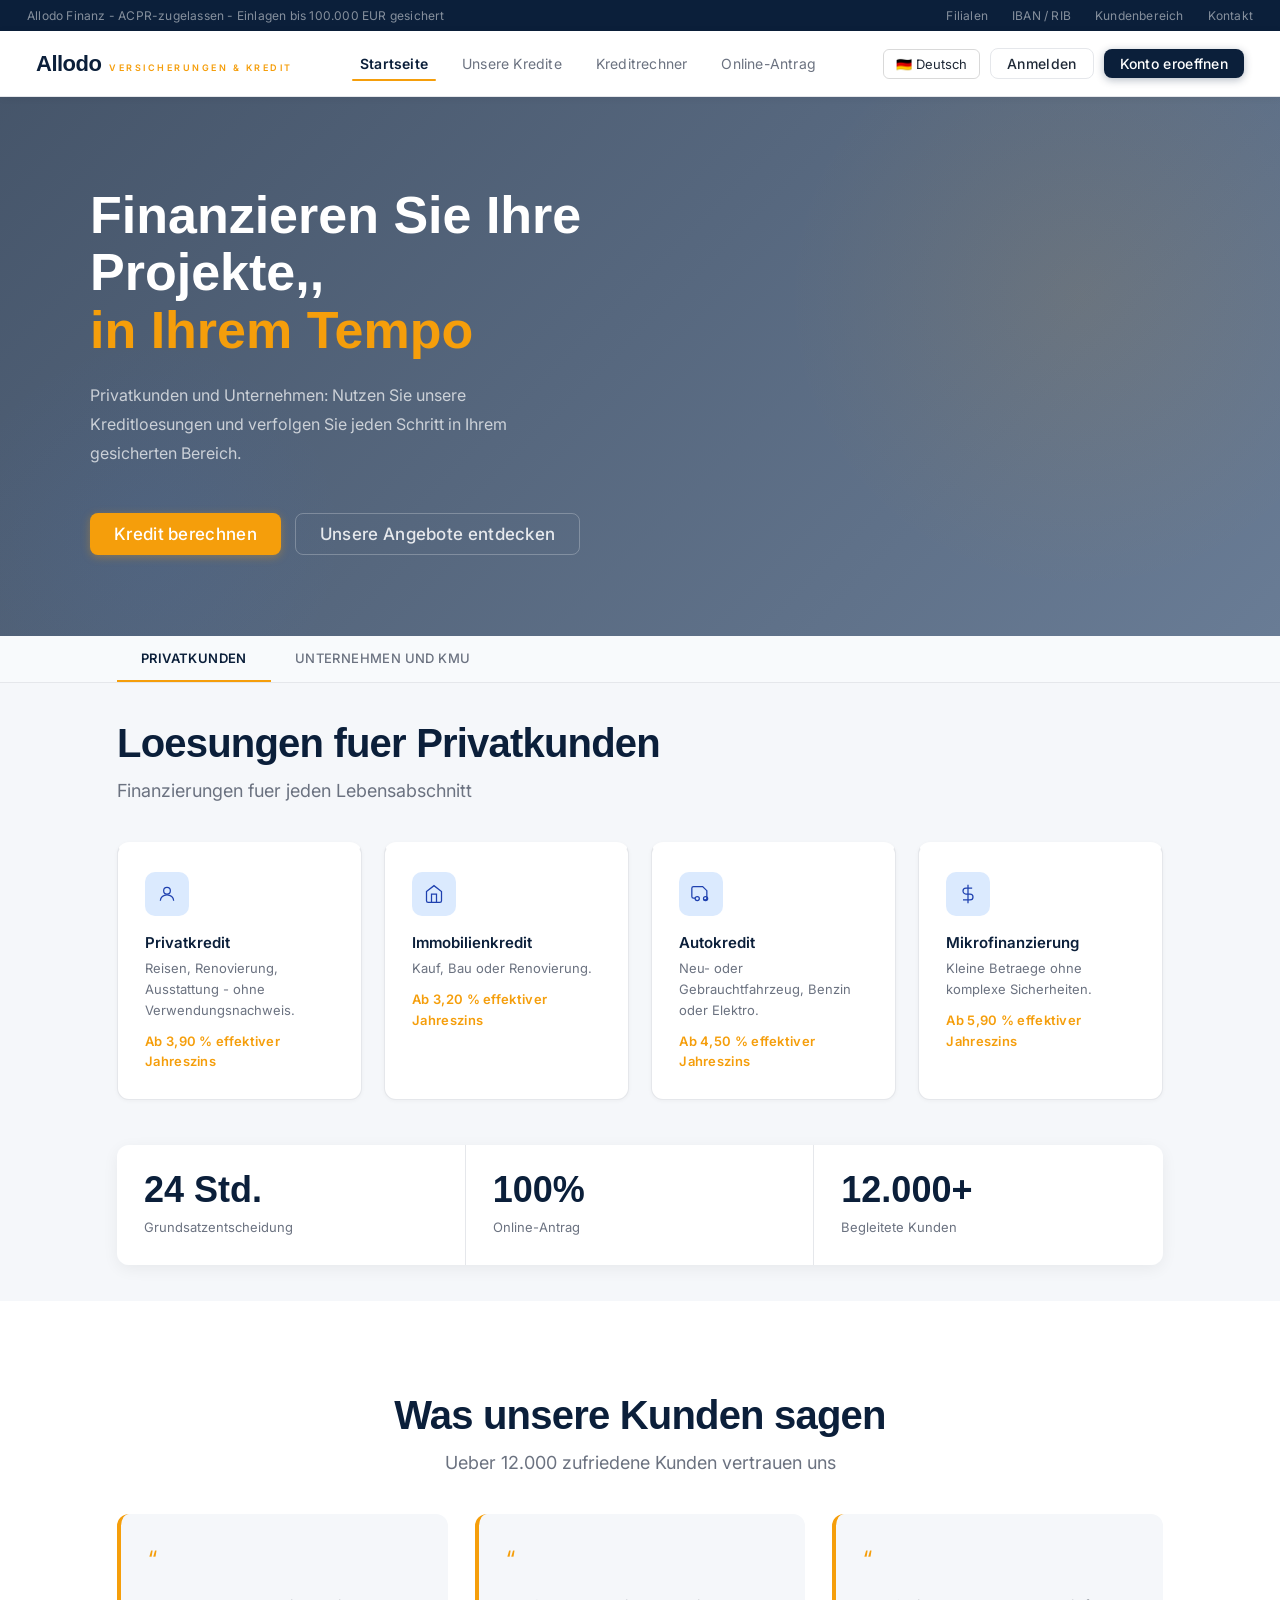
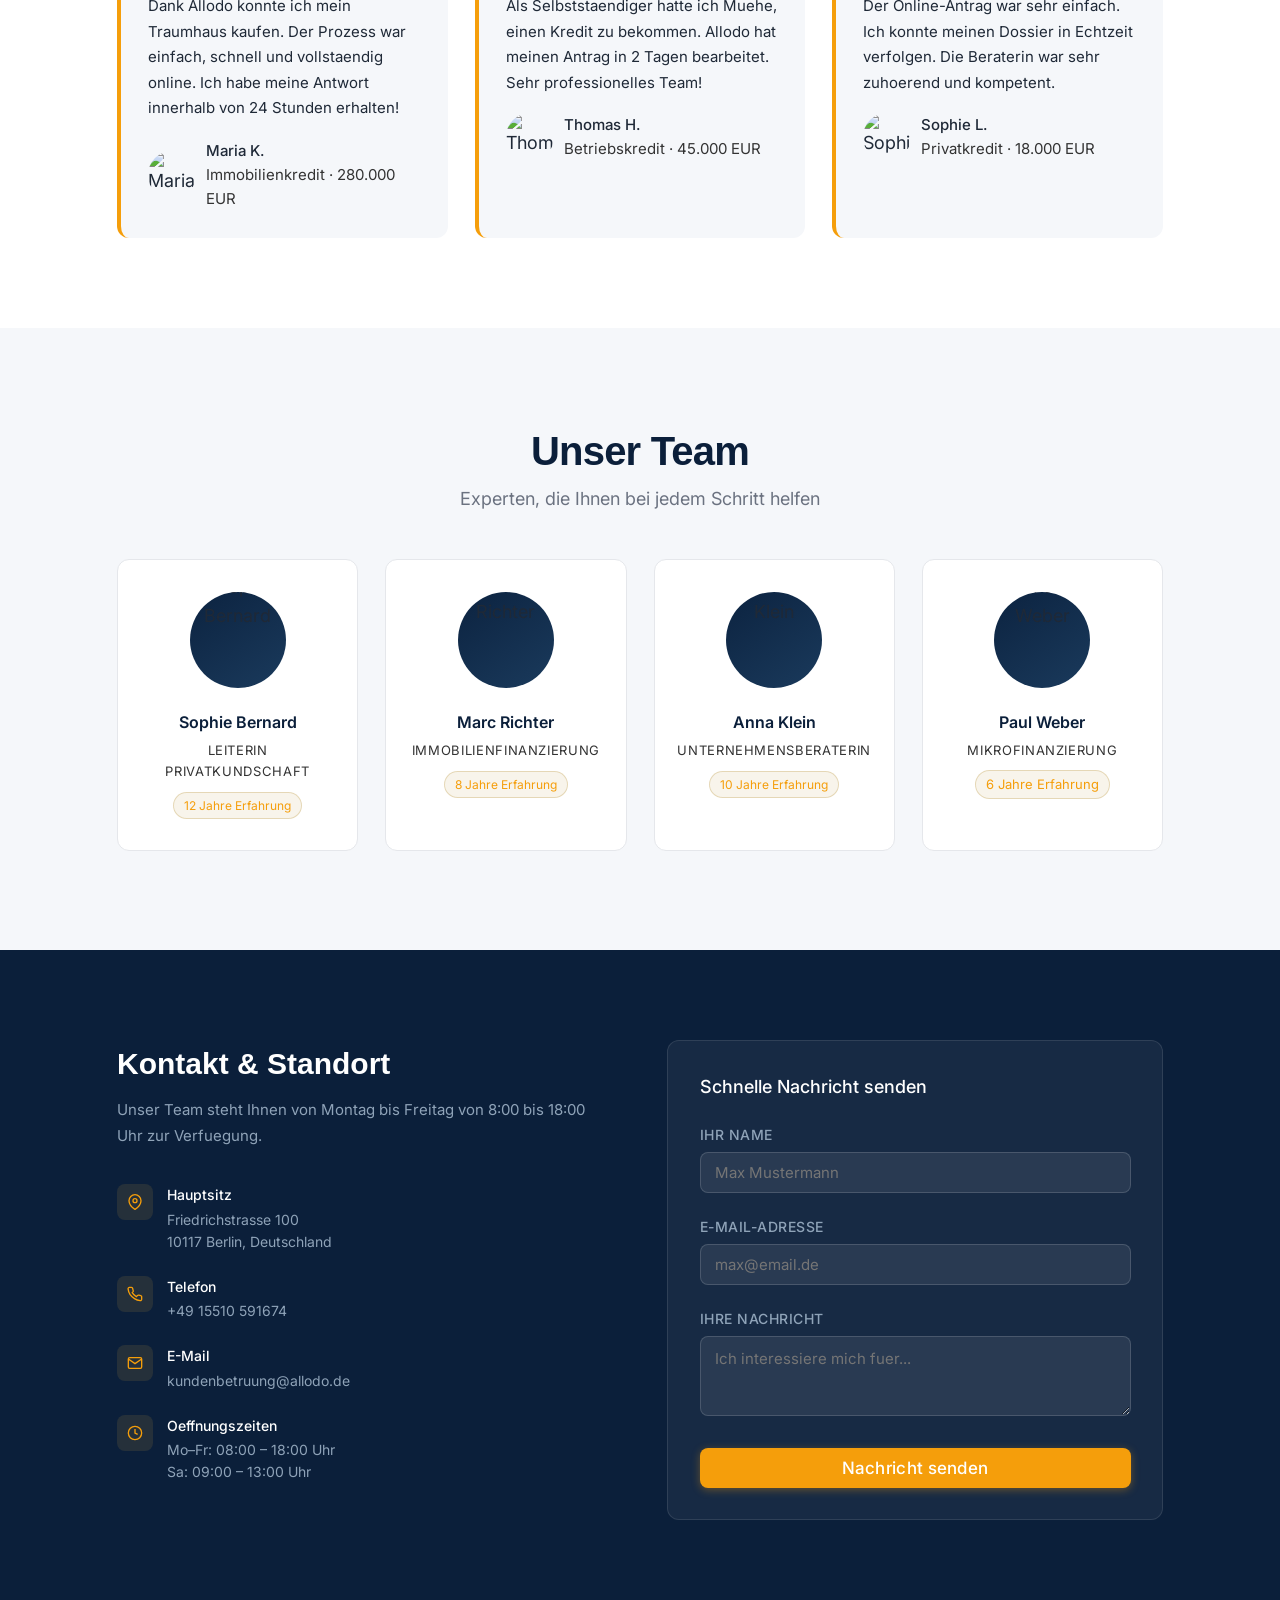
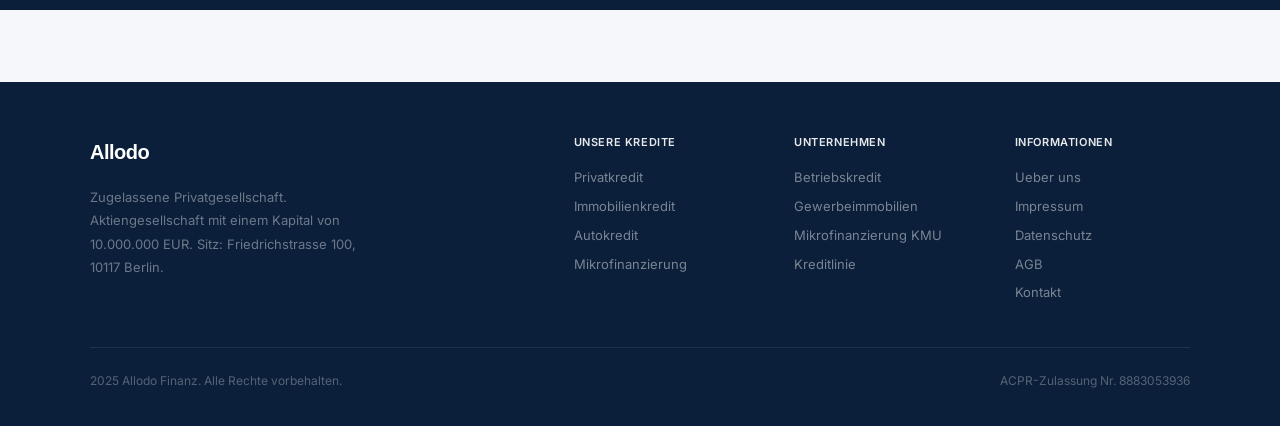
==== commit 60063ef8: "Update index.html" ====
--- a/index.html
+++ b/index.html
@@ -488,6 +488,14 @@
 
 <!-- PAGE DEMANDE -->
 <div id="pg-apply" class="pg">
+  <!-- Terminer le code du pixel Meta -->
+<script>
+  fbq('track', 'Lead', {
+    value: 1,
+    currency: 'EUR',
+  });
+</script>
+  
   <div class="wrap" style="max-width:820px">
     <div style="background:linear-gradient(135deg,#0B1F3A,#1E3A5F);border-radius:10px;padding:1rem 1.5rem;margin-bottom:1.5rem;display:flex;flex-wrap:wrap;gap:1rem;justify-content:center;align-items:center">
   <div style="display:flex;align-items:center;gap:8px;color:#fff;font-size:13px">
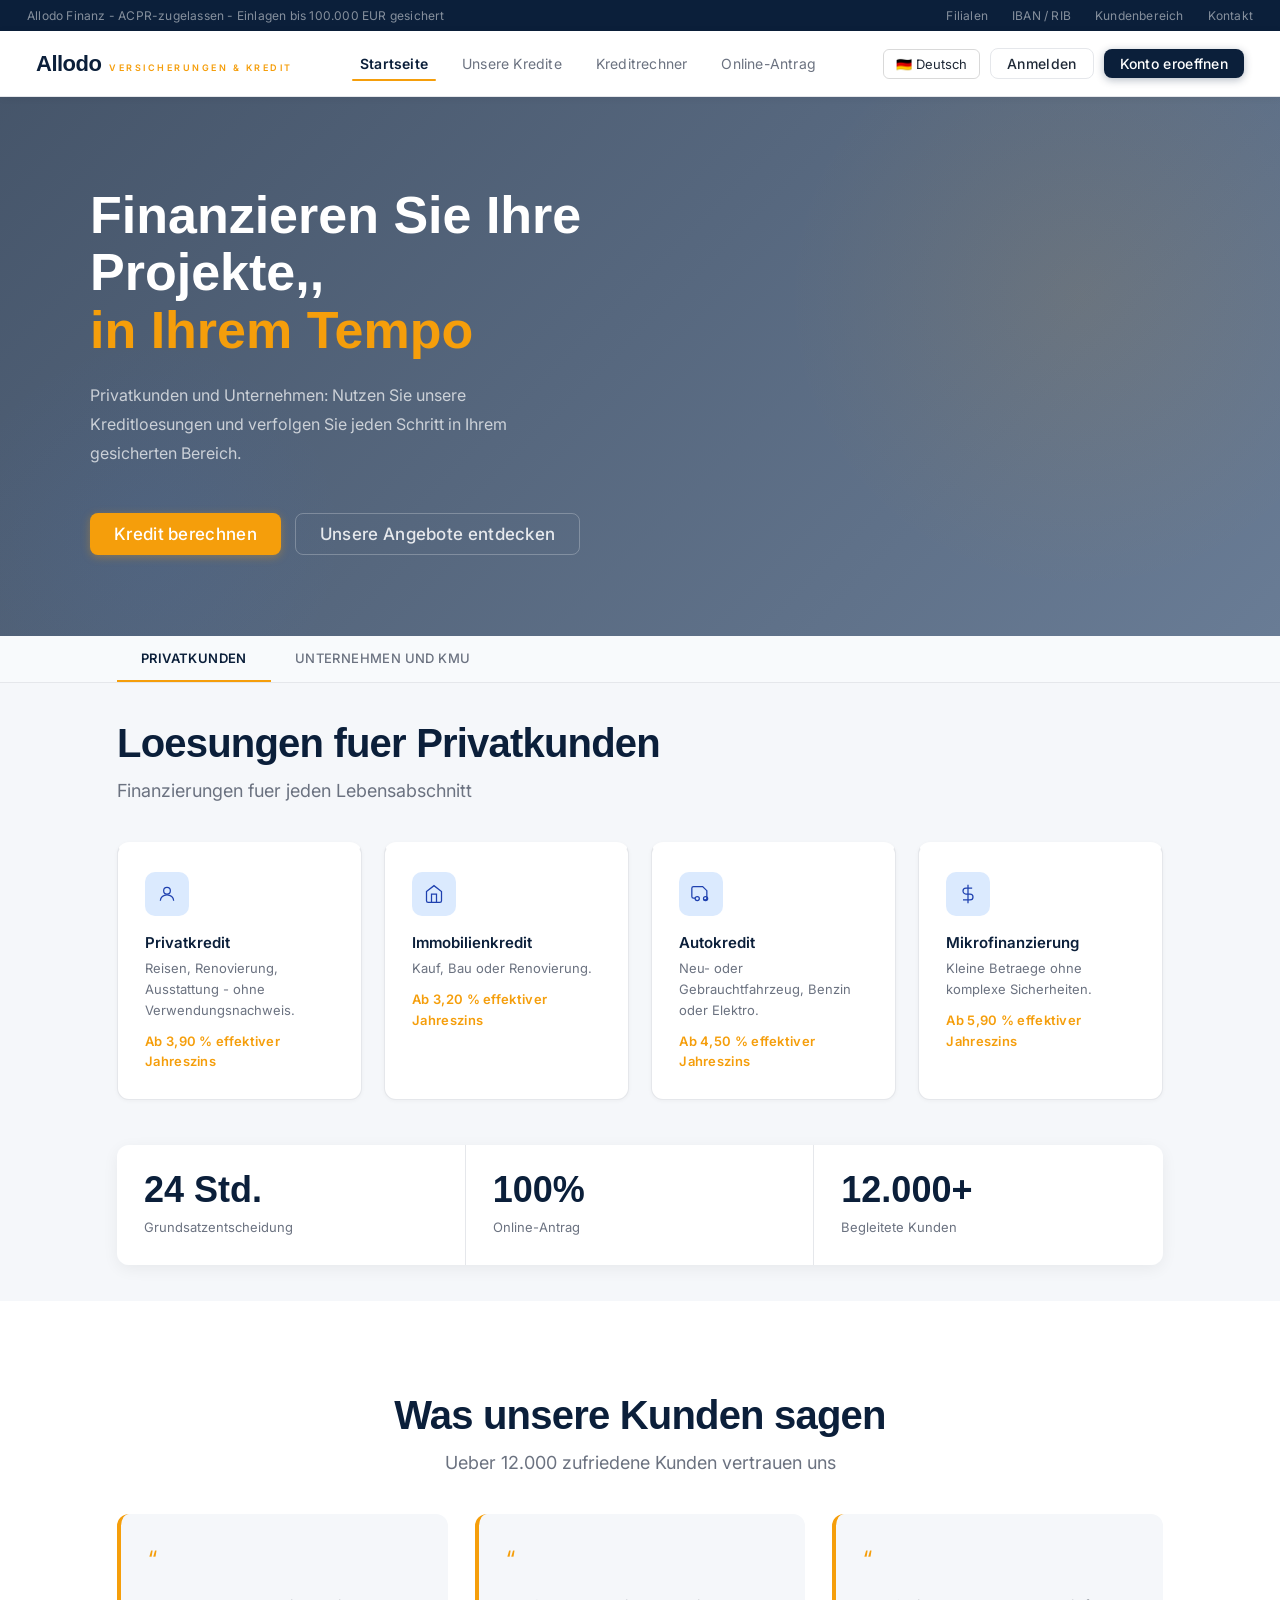
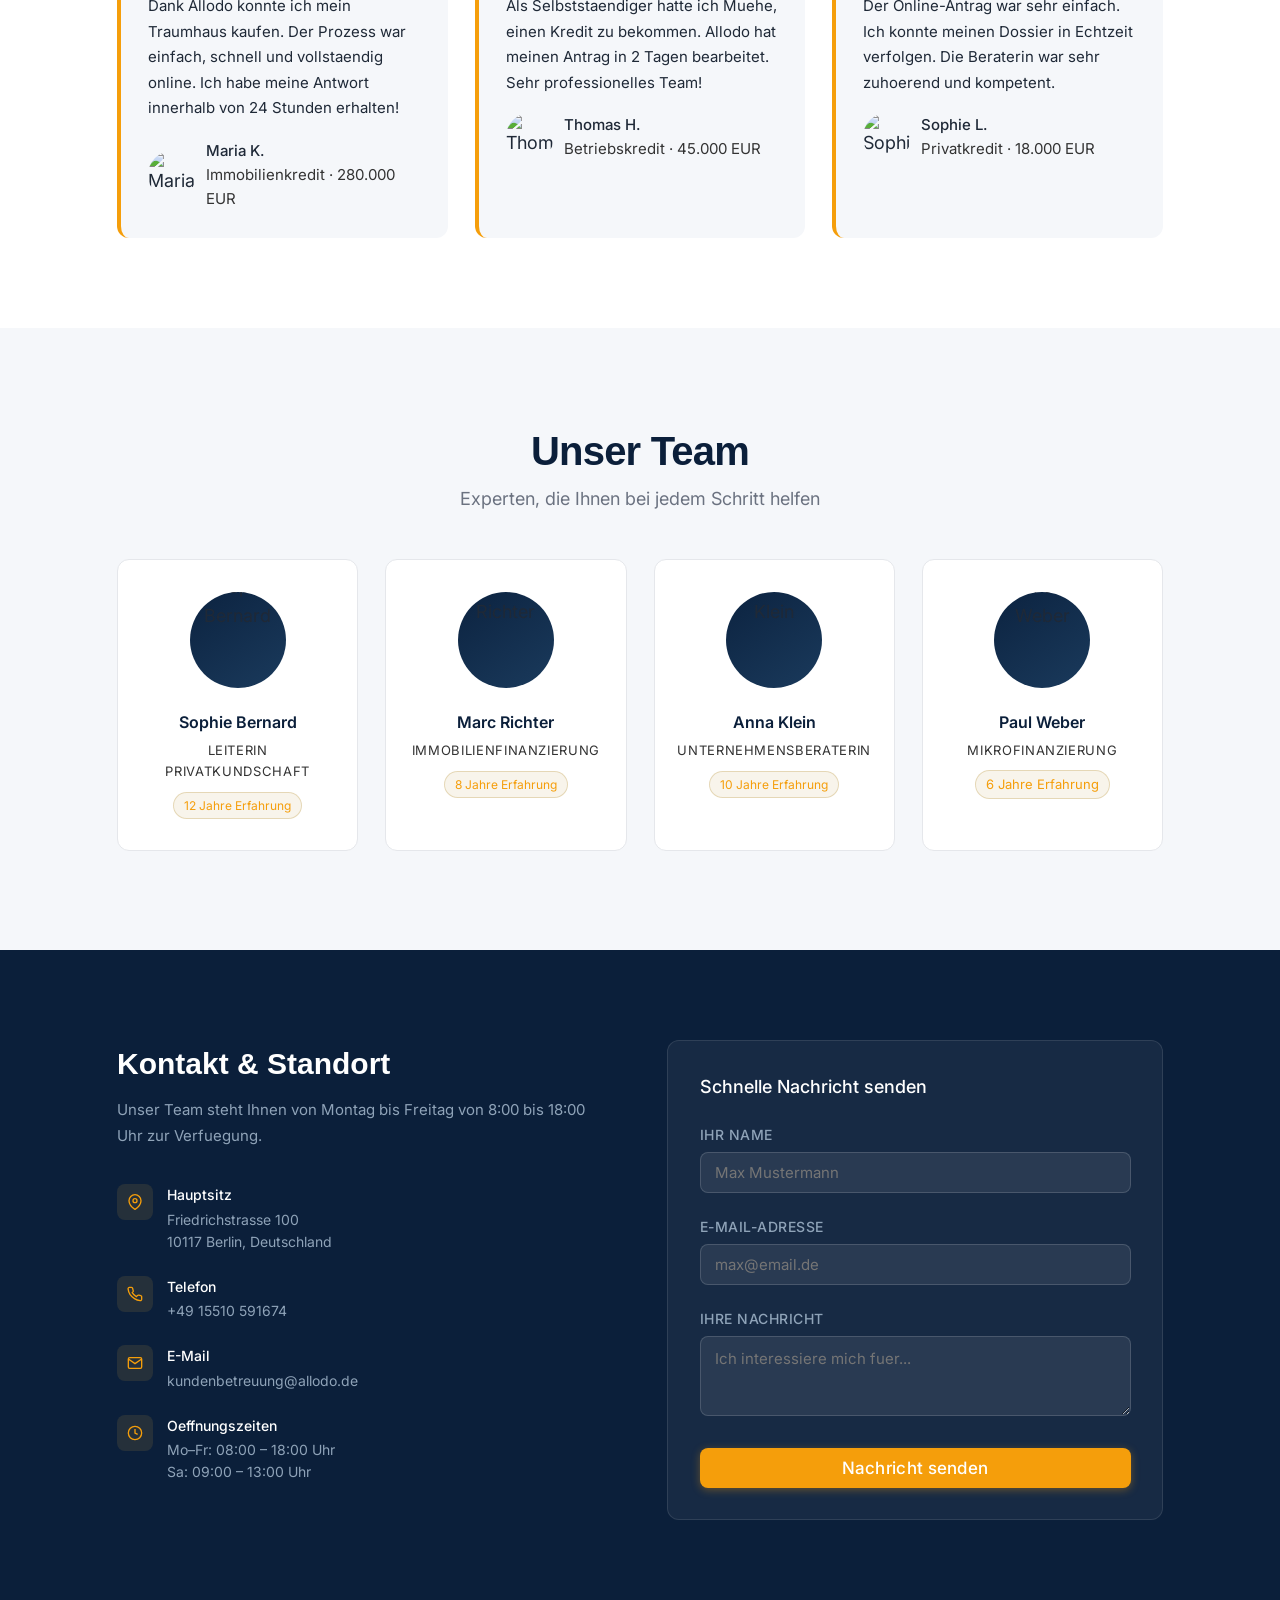
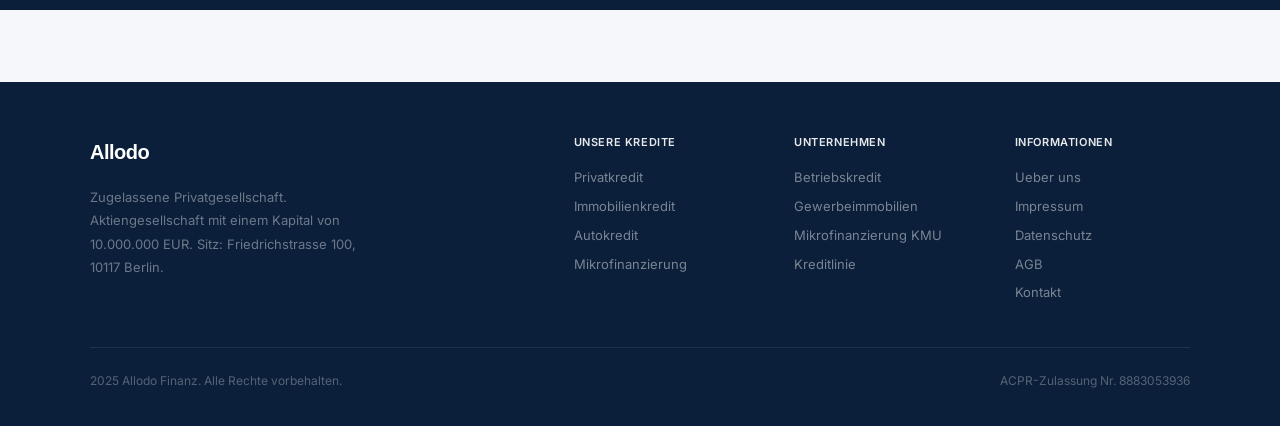
==== commit b2a9a458: "Update index.html" ====
--- a/index.html
+++ b/index.html
@@ -310,7 +310,7 @@
               </div>
               <div>
                 <div style="font-size:14px;font-weight:500;color:#fff;margin-bottom:2px">E-Mail</div>
-                <div style="font-size:14px;color:#8fa3b8">kundenbetruung@allodo.de</div>
+                <div style="font-size:14px;color:#8fa3b8">kundenbetreuung@allodo.de</div>
               </div>
             </div>
             <div style="display:flex;align-items:flex-start;gap:14px">
@@ -488,13 +488,24 @@
 
 <!-- PAGE DEMANDE -->
 <div id="pg-apply" class="pg">
-  <!-- Terminer le code du pixel Meta -->
+
+  <!-- Meta Pixel Code -->
 <script>
-  fbq('track', 'Lead', {
-    value: 1,
-    currency: 'EUR',
-  });
+!function(f,b,e,v,n,t,s)
+{if(f.fbq)return;n=f.fbq=function(){n.callMethod?
+n.callMethod.apply(n,arguments):n.queue.push(arguments)};
+if(!f._fbq)f._fbq=n;n.push=n;n.loaded=!0;n.version='2.0';
+n.queue=[];t=b.createElement(e);t.async=!0;
+t.src=v;s=b.getElementsByTagName(e)[0];
+s.parentNode.insertBefore(t,s)}(window, document,'script',
+'https://connect.facebook.net/en_US/fbevents.js');
+fbq('init', '979678507914894');
+fbq('track', 'PageView');
 </script>
+<noscript><img height="1" width="1" style="display:none"
+src="https://www.facebook.com/tr?id=979678507914894&ev=PageView&noscript=1"
+/></noscript>
+<!-- End Meta Pixel Code -->
   
   <div class="wrap" style="max-width:820px">
     <div style="background:linear-gradient(135deg,#0B1F3A,#1E3A5F);border-radius:10px;padding:1rem 1.5rem;margin-bottom:1.5rem;display:flex;flex-wrap:wrap;gap:1rem;justify-content:center;align-items:center">
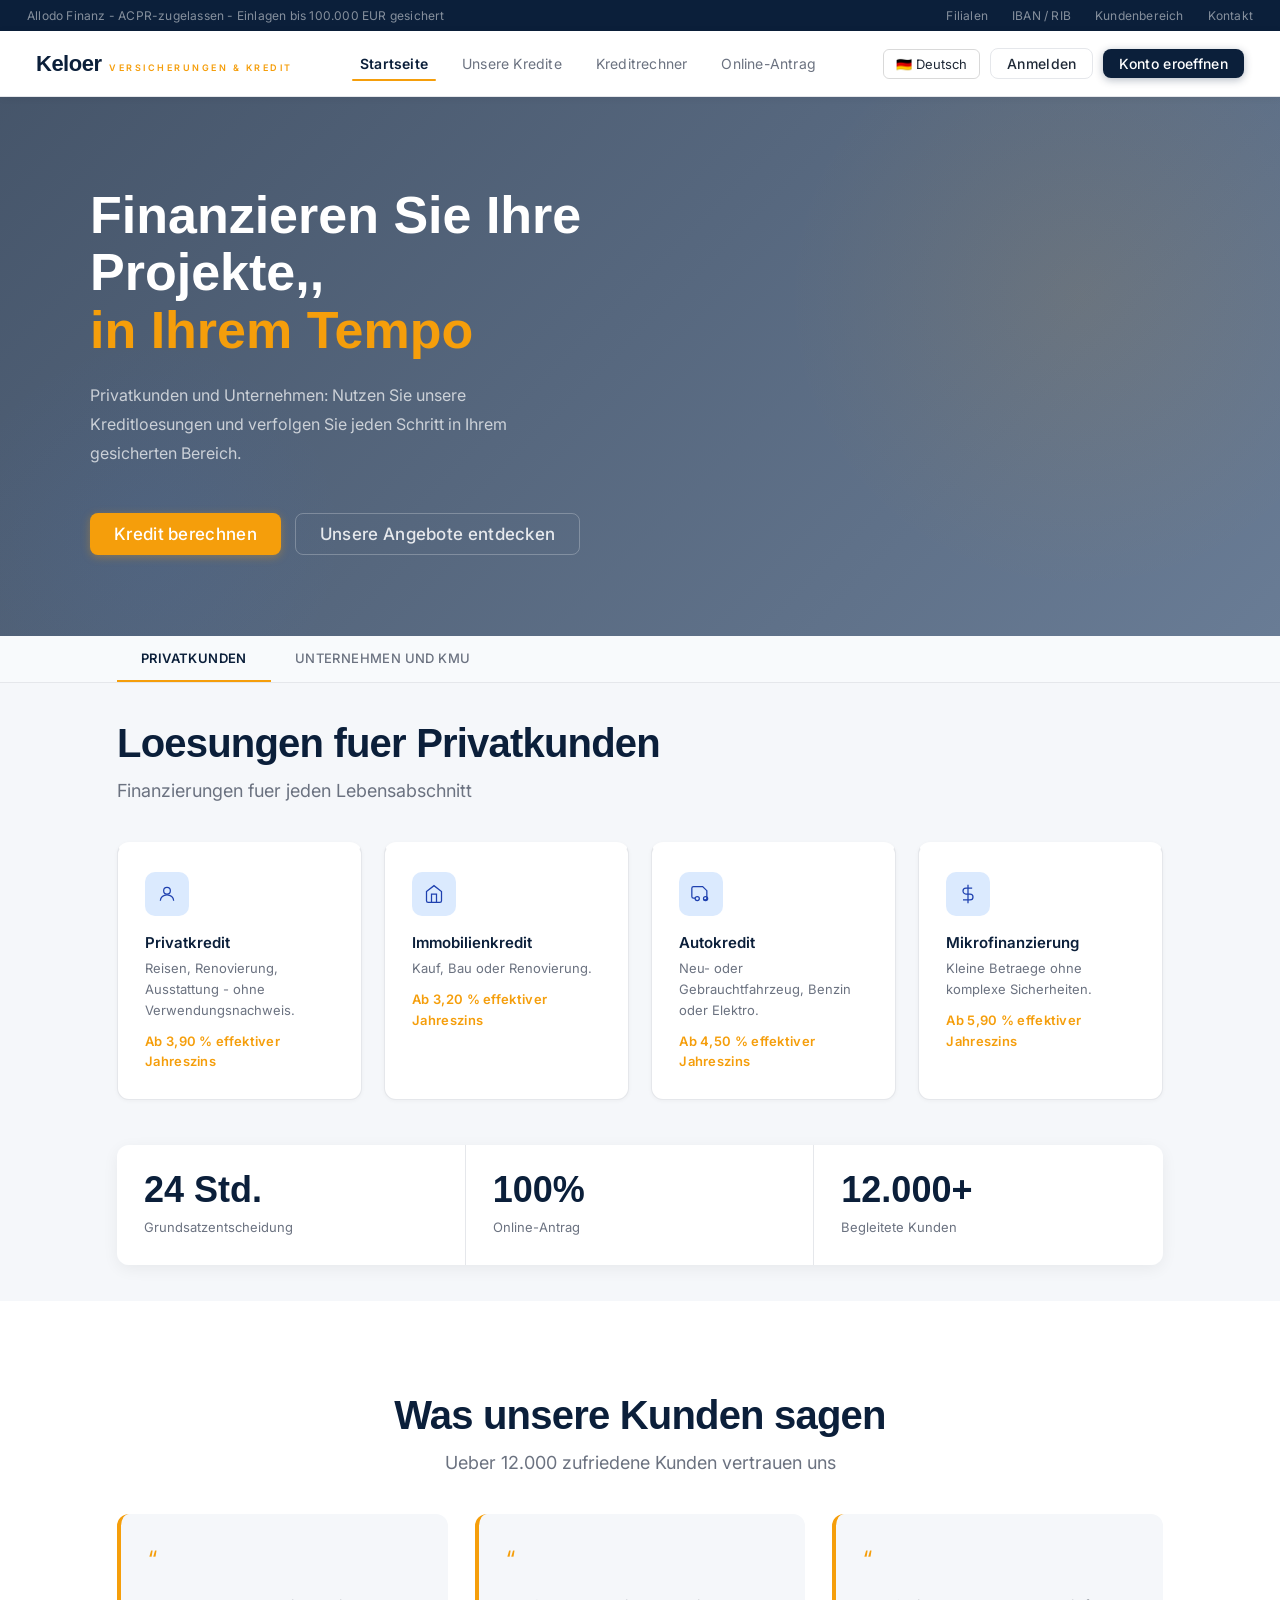
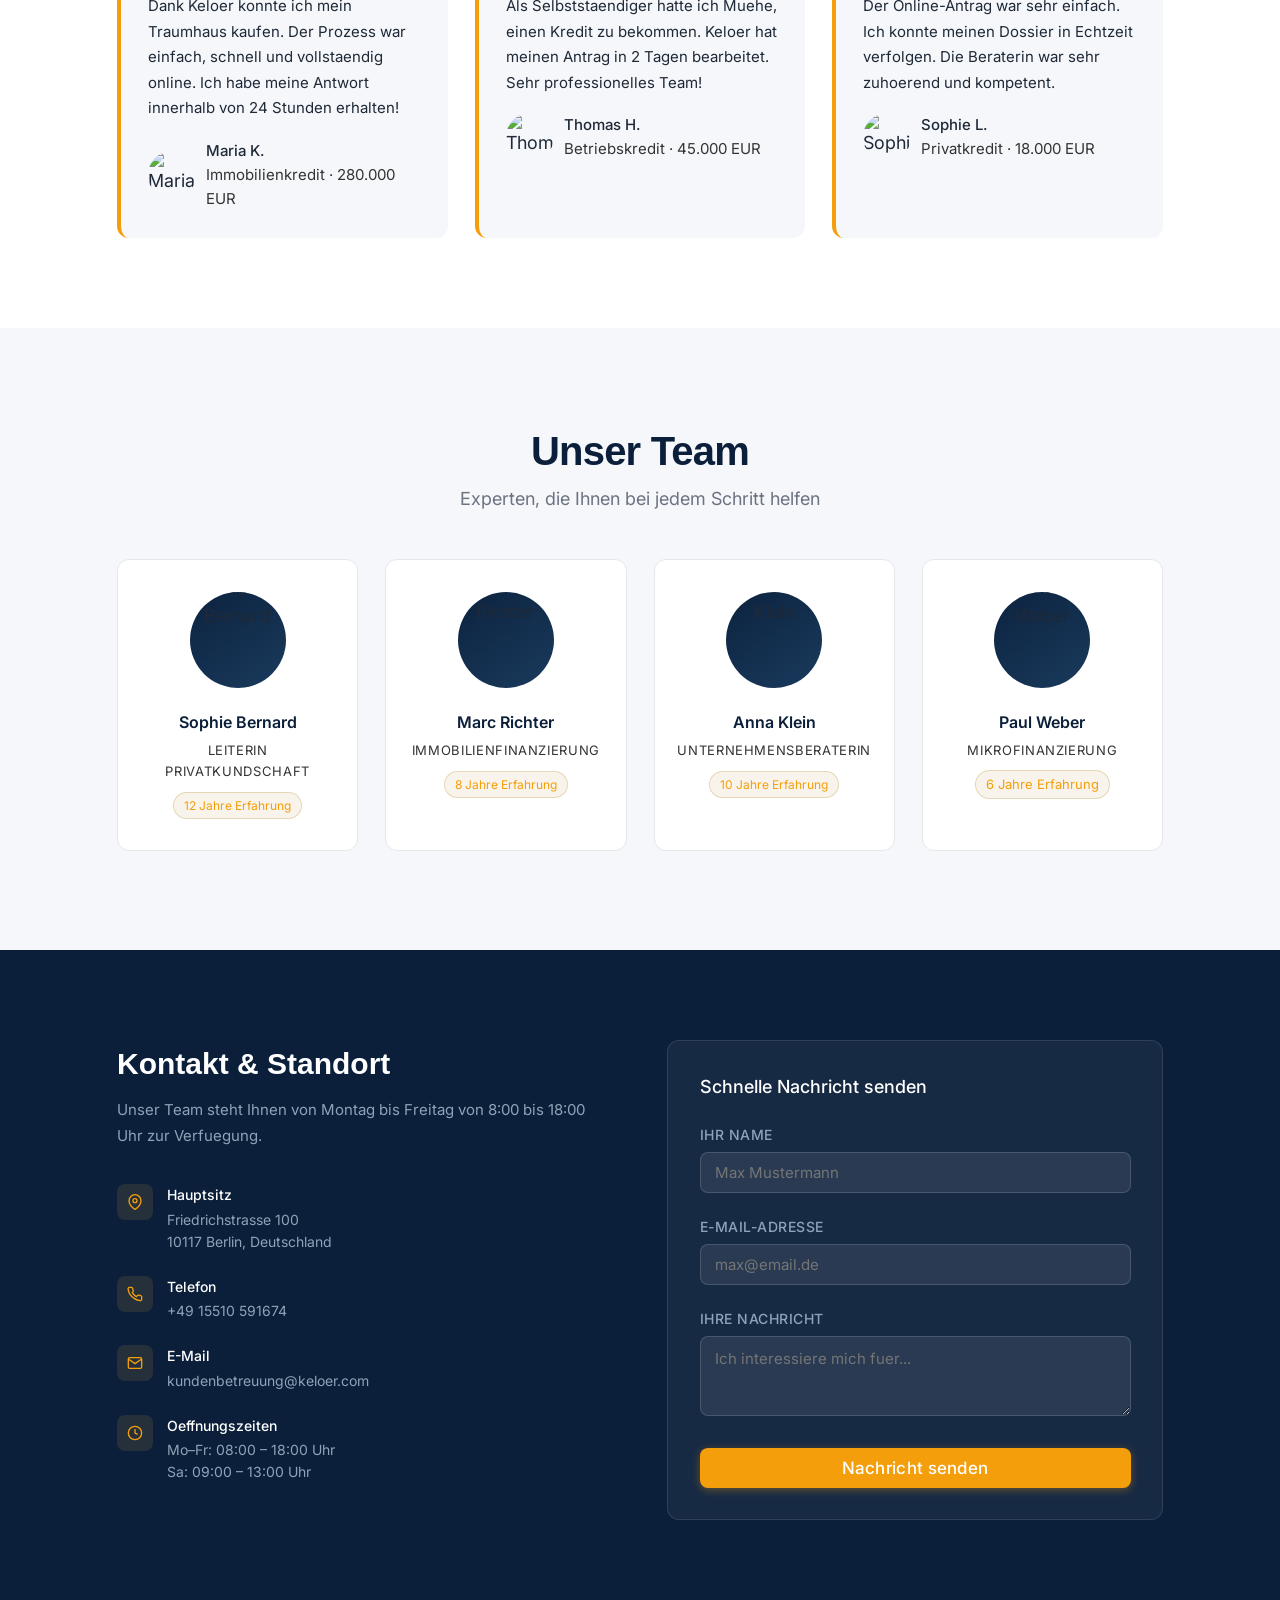
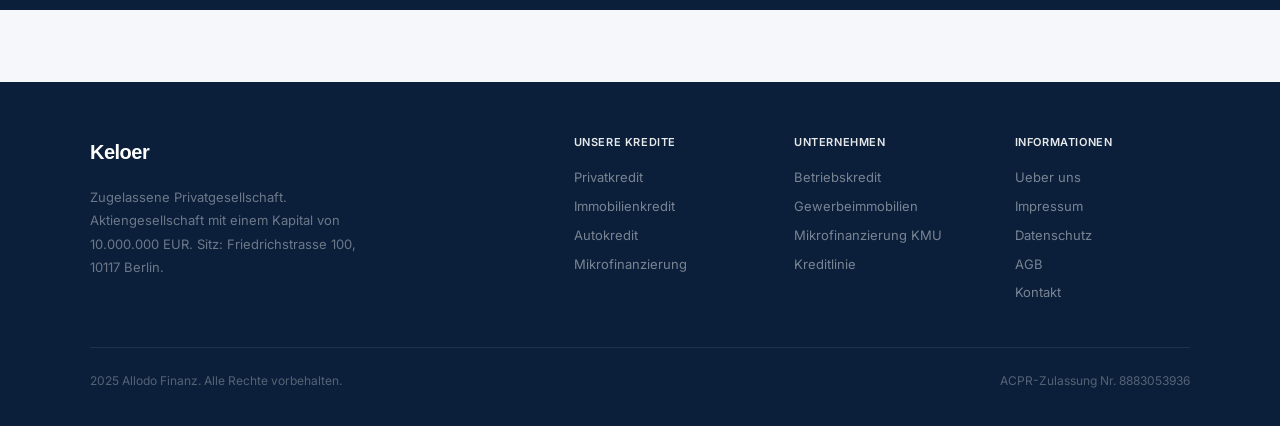
==== commit 5dadb353: "Update index.html" ====
--- a/index.html
+++ b/index.html
@@ -7,8 +7,8 @@
   <link href="https://fonts.googleapis.com/css2?family=Inter:wght@300;400;500;600&family=Poppins:wght@400;500;600;700&display=swap" rel="stylesheet">
   <meta name="viewport" content="width=device-width, initial-scale=1.0">
   <link rel="icon" type="image/svg+xml" href="favicon.svg">
-  <meta name="description" content="Allodo — Kreditloesungen fuer Privatkunden und Unternehmen.">
-  <title>Allodo</title>
+  <meta name="description" content="Keloer — Kreditloesungen fuer Privatkunden und Unternehmen.">
+  <title>Keloer</title>
   <link rel="stylesheet" href="css/main.css">
   <link rel="stylesheet" href="css/nav.css">
   <link rel="stylesheet" href="css/pages.css">
@@ -35,7 +35,7 @@
   <div class="loader-text">Wird geladen...</div>
 </div>
 <div class="topbar">
-  <span data-i18n="topbar.text">Allodo - ACPR-zugelassen - Einlagen bis 100.000 EUR gesichert</span>
+  <span data-i18n="topbar.text">Keloer - ACPR-zugelassen - Einlagen bis 100.000 EUR gesichert</span>
   <div class="topbar-right">
     <a href="#" data-i18n="topbar.branches">Filialen</a>
     <a href="#" data-i18n="topbar.iban">IBAN / RIB</a>
@@ -46,7 +46,7 @@
 
 <nav class="main-nav" style="position:relative">
   <a class="logo" href="#" onclick="goPage('home');return false">
-    <span class="logo-name">Allodo</span>
+    <span class="logo-name">Keloer</span>
     <span class="logo-tag" data-i18n="topbar.tagline">Versicherungen &amp; Kredit</span>
   </a>
   <div class="nav-links">
@@ -187,7 +187,7 @@
       <div class="grid-3" style="gap:1.5rem">
         <div class="testimonial-card fade-in fade-in-delay-1" style="background:var(--gray-100);border-radius:var(--r-lg);padding:1.5rem;border-left:4px solid var(--gold)">
           <div style="font-size:24px;color:var(--gold);margin-bottom:0.75rem">&#8220;</div>
-          <p data-i18n="testimonials.t1_text" style="font-size:15px;color:var(--text-main);line-height:1.7;margin-bottom:1rem">Dank Allodo konnte ich mein Traumhaus kaufen. Der Prozess war einfach, schnell und vollstaendig online. Ich habe meine Antwort innerhalb von 24 Stunden erhalten!</p>
+          <p data-i18n="testimonials.t1_text" style="font-size:15px;color:var(--text-main);line-height:1.7;margin-bottom:1rem">Dank Keloer konnte ich mein Traumhaus kaufen. Der Prozess war einfach, schnell und vollstaendig online. Ich habe meine Antwort innerhalb von 24 Stunden erhalten!</p>
           <div style="display:flex;align-items:center;gap:10px">
             <img src="https://images.unsplash.com/photo-1438761681033-6461ffad8d80?w=100&h=100&fit=crop&crop=face"
      style="width:48px;height:48px;border-radius:50%;object-fit:cover;flex-shrink:0"
@@ -197,7 +197,7 @@
         </div>
         <div style="background:var(--gray-100);border-radius:var(--r-lg);padding:1.5rem;border-left:4px solid var(--gold)">
           <div style="font-size:24px;color:var(--gold);margin-bottom:0.75rem">&#8220;</div>
-          <p data-i18n="testimonials.t2_text" style="font-size:15px;color:var(--text-main);line-height:1.7;margin-bottom:1rem">Als Selbststaendiger hatte ich Muehe, einen Kredit zu bekommen. Allodo hat meinen Antrag in 2 Tagen bearbeitet. Sehr professionelles Team!</p>
+          <p data-i18n="testimonials.t2_text" style="font-size:15px;color:var(--text-main);line-height:1.7;margin-bottom:1rem">Als Selbststaendiger hatte ich Muehe, einen Kredit zu bekommen. Keloer hat meinen Antrag in 2 Tagen bearbeitet. Sehr professionelles Team!</p>
           <div style="display:flex;align-items:center;gap:10px">
             <img src="https://images.unsplash.com/photo-1500648767791-00dcc994a43e?w=100&h=100&fit=crop&crop=face"
      style="width:48px;height:48px;border-radius:50%;object-fit:cover;flex-shrink:0"
@@ -310,7 +310,7 @@
               </div>
               <div>
                 <div style="font-size:14px;font-weight:500;color:#fff;margin-bottom:2px">E-Mail</div>
-                <div style="font-size:14px;color:#8fa3b8">kundenbetreuung@allodo.de</div>
+                <div style="font-size:14px;color:#8fa3b8">kundenbetreuung@keloer.com</div>
               </div>
             </div>
             <div style="display:flex;align-items:flex-start;gap:14px">
@@ -338,7 +338,7 @@
   <footer class="footer">
     <div class="footer-inner">
       <div class="footer-brand">
-        <span class="logo-name">Allodo</span>
+        <span class="logo-name">Keloer</span>
         <p data-i18n="footer.brand_text">Zugelassene Privatgesellschaft. Aktiengesellschaft mit einem Kapital von 10.000.000 EUR. Sitz: Friedrichstrasse 100, 10117 Berlin.</p>
       </div>
       <div class="footer-col">
@@ -365,7 +365,7 @@
       </div>
     </div>
     <div class="footer-bottom">
-      <span data-i18n="footer.copyright">2025 Allodo. Alle Rechte vorbehalten.</span>
+      <span data-i18n="footer.copyright">2025 Keloer. Alle Rechte vorbehalten.</span>
       <span data-i18n="footer.license">ACPR-Zulassung Nr. 883 053 936</span>
     </div>
   </footer>
@@ -614,7 +614,7 @@
   </div>
 
   <!-- Adresse de résidence -->
-  <div style="display:none;background:#F8FAFC;border:1px solid #E5E7EB;border-radius:10px;padding:1rem;margin-bottom:1rem">
+  <div style="display:block;background:#F8FAFC;border:1px solid #E5E7EB;border-radius:10px;padding:1rem;margin-bottom:1rem">
     <div data-i18n="apply.residence_address" style="font-size:11px;font-weight:600;text-transform:uppercase;letter-spacing:0.5px;color:#6B7280;margin-bottom:0.75rem">Wohnadresse</div>
     <div class="fg"><label data-i18n="apply.street">Strasse und Hausnummer</label><input type="text" placeholder="Friedrichstrasse 100"></div>
     <div class="fg-row">
@@ -736,7 +736,7 @@
 <!-- PAGE AUTH -->
 <div id="pg-auth" class="pg">
   <div class="auth-wrap">
-    <div class="sec-h2 text-center mb-3" data-i18n="auth.title" style="font-size:28px">Allodo</div>
+    <div class="sec-h2 text-center mb-3" data-i18n="auth.title" style="font-size:28px">Keloer</div>
     <p style="text-align:center;color:var(--text-light);margin-bottom:1.5rem;font-size:14px" data-i18n="auth.subtitle">Ihr gesicherter Kundenbereich</p>
     <div class="auth-card">
       <div class="step-bar" style="margin-bottom:1.5rem">
@@ -935,7 +935,7 @@
                <div class="dbox-h" data-i18n="dashboard.advisor">Ihre Beraterin</div>
               <div style="display:flex;align-items:center;gap:10px;margin-bottom:10px">
               <div id="advisor-avatar" style="width:38px;height:38px;border-radius:50%;background:var(--navy);display:flex;align-items:center;justify-content:center;font-size:14px;font-weight:500;color:#fff">AF</div>
-              <div><div class="ln" id="advisor-name">Allodo</div><div class="lm" data-i18n="dash.advisor_role">Kundenbetreuerin</div></div>
+              <div><div class="ln" id="advisor-name">Keloer</div><div class="lm" data-i18n="dash.advisor_role">Kundenbetreuerin</div></div>
             </div>
   <button class="btn btn-outline btn-full btn-sm" onclick="dashTab('messages')" data-i18n="dashboard.send_message">Nachricht senden</button>
 </div>
@@ -1016,7 +1016,7 @@
       <div class="msg-view-header">
         <div class="mv-avatar" id="mv-avatar">AF</div>
         <div>
-          <div class="mv-name" id="mv-name">Allodo Finanz</div>
+          <div class="mv-name" id="mv-name">Keloer Finanz</div>
           <div class="mv-role" data-i18n="dash.advisor_role">Kundenbetreuerin</div>
         </div>
       </div>
@@ -1130,7 +1130,7 @@
   Zurück
 </div>
         <div class="dash-header">
-          <div><h2 data-i18n="dash.security">Kontosicherheit</h2><p data-i18n="dash.security_sub">Schuetzen Sie Ihren Allodo Bereich</p></div>
+          <div><h2 data-i18n="dash.security">Kontosicherheit</h2><p data-i18n="dash.security_sub">Schuetzen Sie Ihren Keloer Bereich</p></div>
         </div>
         <div class="grid-2" style="gap:1rem;align-items:start">
           <div class="dbox">
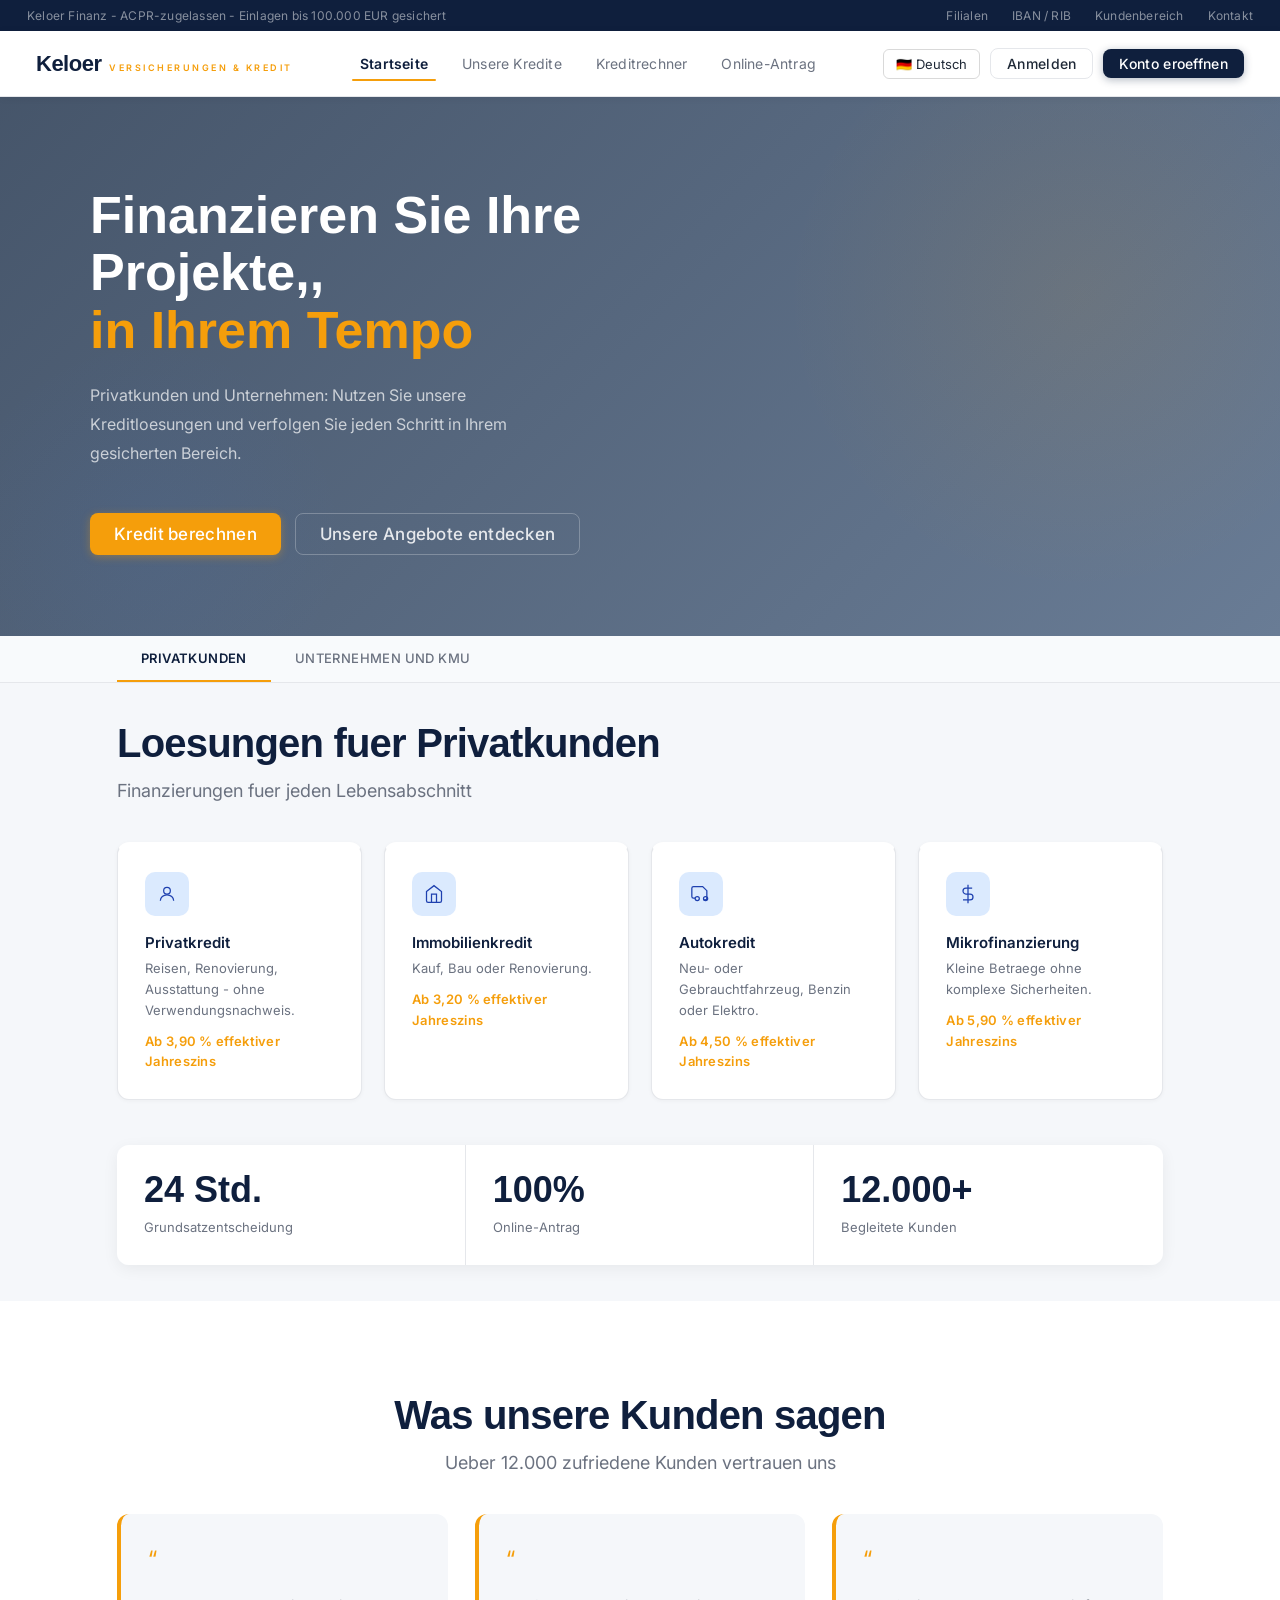
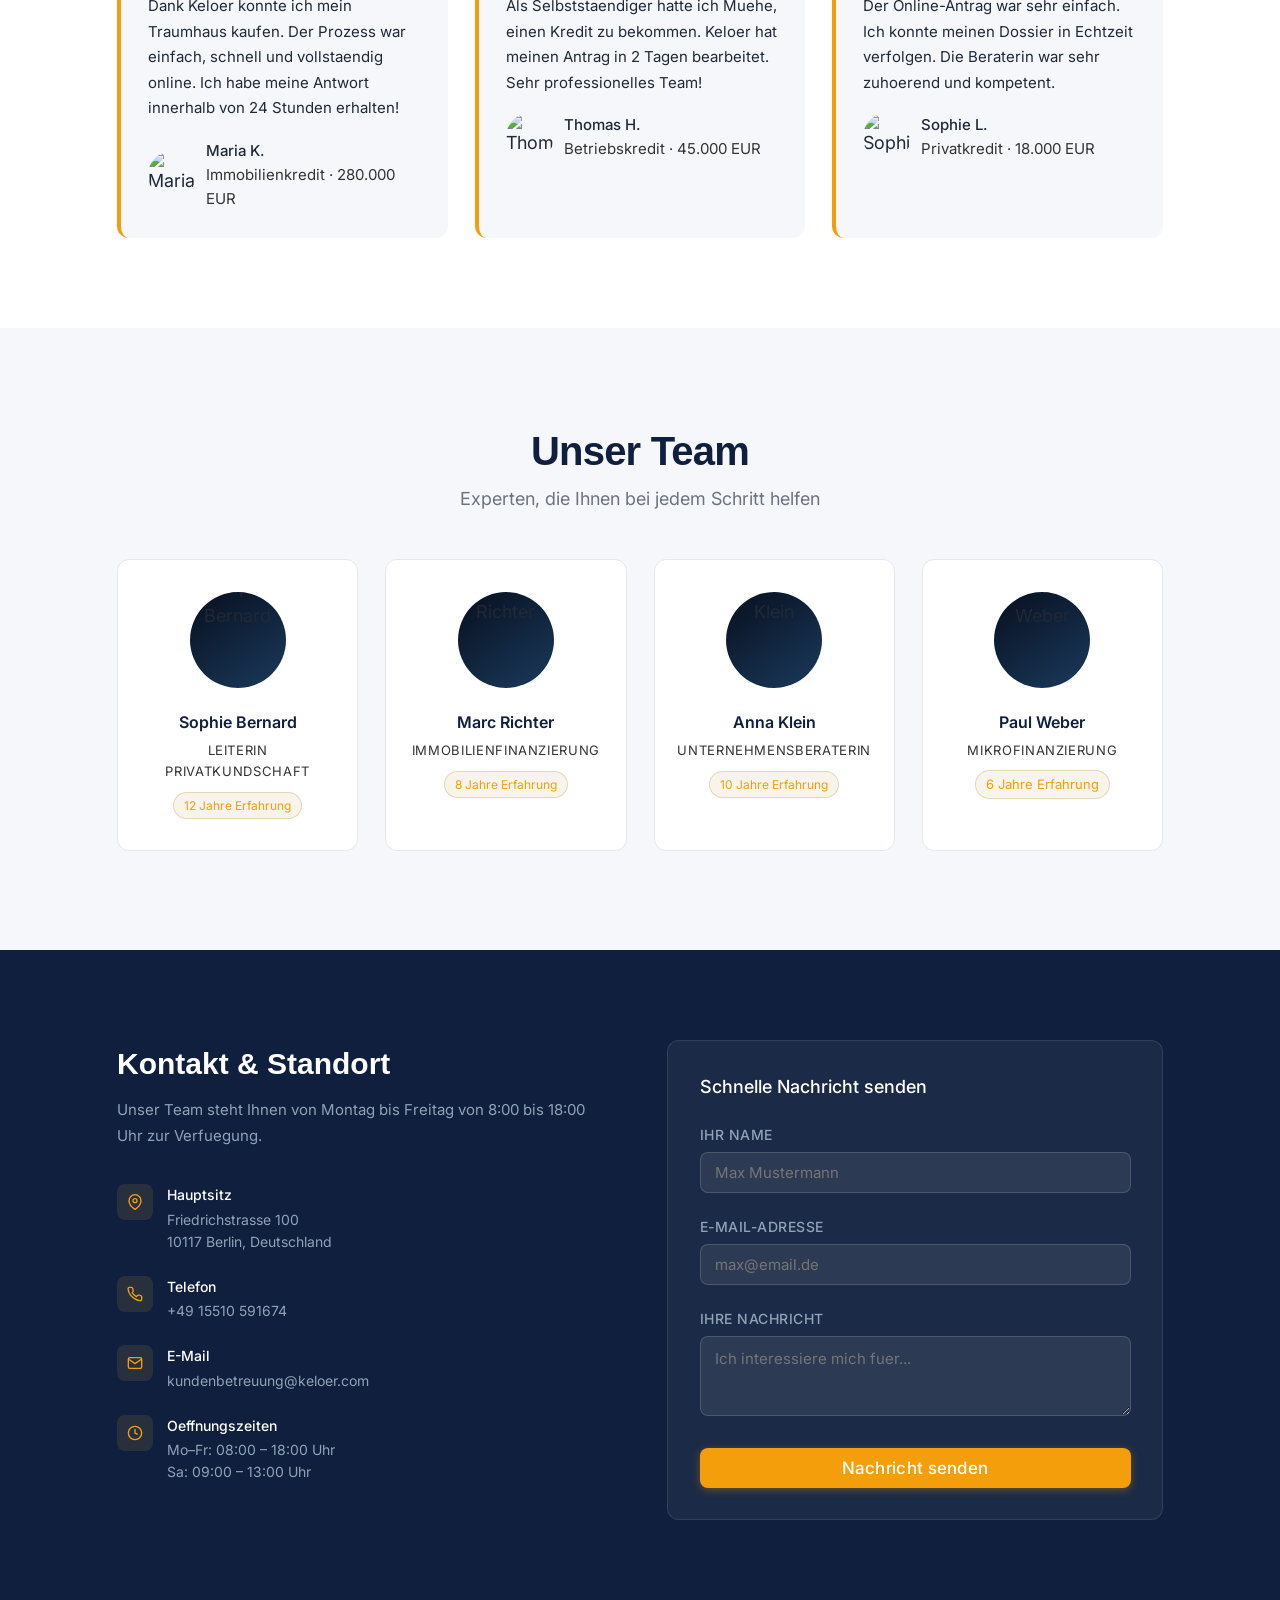
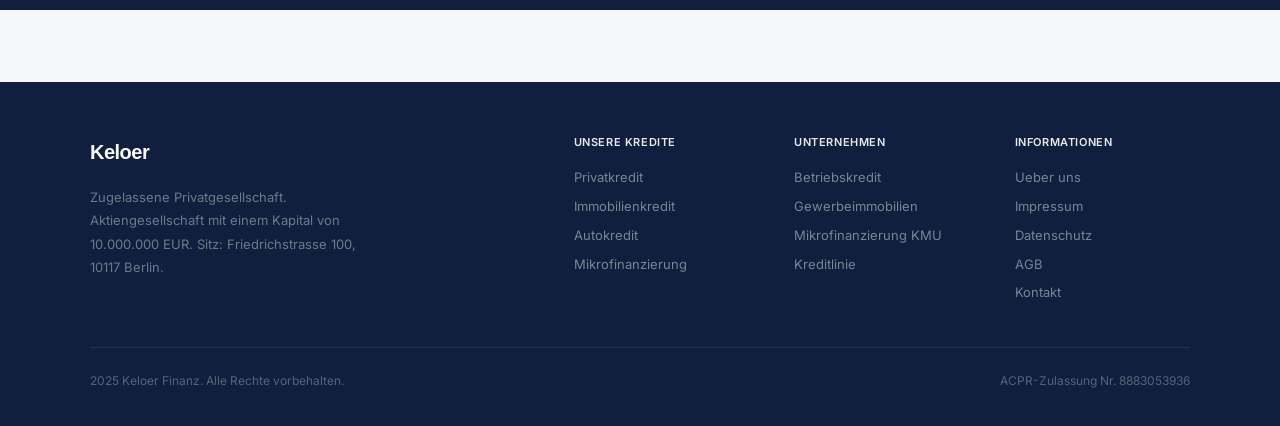
==== commit 830a8773: "Update index.html" ====
--- a/index.html
+++ b/index.html
@@ -228,7 +228,7 @@
 
         <!-- Sophie Bernard -->
         <div class="team-card fade-in fade-in-delay-1" style="background:var(--white);border-radius:var(--r-lg);padding:1.75rem 1.25rem;text-align:center;border:0.5px solid var(--border)">
-          <div class="team-avatar" style="width:96px;height:96px;border-radius:50%;background:linear-gradient(145deg,#0c2340,#1a3a5c);margin:0 auto 1.25rem;overflow:hidden;display:flex;align-items:flex-end;justify-content:center">
+          <div class="team-avatar" style="width:96px;height:96px;border-radius:50%;background:linear-gradient(145deg,#080F1E,#1a3a5c);margin:0 auto 1.25rem;overflow:hidden;display:flex;align-items:flex-end;justify-content:center">
             <img src="https://images.unsplash.com/photo-1573496359142-b8d87734a5a2?w=200&h=200&fit=crop&crop=face" 
      style="width:92px;height:92px;border-radius:50%;object-fit:cover;margin:0 auto 1.25rem" 
      alt="Sophie Bernard">
@@ -240,7 +240,7 @@
 
         <!-- Marc Richter -->
         <div class="team-card fade-in fade-in-delay-2" style="background:var(--white);border-radius:var(--r-lg);padding:1.75rem 1.25rem;text-align:center;border:0.5px solid var(--border)">
-          <div class="team-avatar" style="width:96px;height:96px;border-radius:50%;background:linear-gradient(145deg,#0c2340,#1a3a5c);margin:0 auto 1.25rem;overflow:hidden;display:flex;align-items:flex-end;justify-content:center">
+          <div class="team-avatar" style="width:96px;height:96px;border-radius:50%;background:linear-gradient(145deg,#080F1E,#1a3a5c);margin:0 auto 1.25rem;overflow:hidden;display:flex;align-items:flex-end;justify-content:center">
             <img src="https://images.unsplash.com/photo-1472099645785-5658abf4ff4e?w=200&h=200&fit=crop&crop=face"
      style="width:96px;height:96px;border-radius:50%;object-fit:cover;margin:0 auto 1.25rem"
      alt="Marc Richter">
@@ -252,7 +252,7 @@
 
         <!-- Anna Klein -->
         <div class="team-card fade-in fade-in-delay-3" style="background:var(--white);border-radius:var(--r-lg);padding:1.75rem 1.25rem;text-align:center;border:0.5px solid var(--border)">
-          <div class="team-avatar" style="width:96px;height:96px;border-radius:50%;background:linear-gradient(145deg,#0c2340,#1a3a5c);margin:0 auto 1.25rem;overflow:hidden;display:flex;align-items:flex-end;justify-content:center">
+          <div class="team-avatar" style="width:96px;height:96px;border-radius:50%;background:linear-gradient(145deg,#080F1E,#1a3a5c);margin:0 auto 1.25rem;overflow:hidden;display:flex;align-items:flex-end;justify-content:center">
             <img src="https://images.unsplash.com/photo-1580489944761-15a19d654956?w=200&h=200&fit=crop&crop=face"
      style="width:96px;height:96px;border-radius:50%;object-fit:cover;margin:0 auto 1.25rem"
      alt="Anna Klein">
@@ -264,7 +264,7 @@
 
         <!-- Paul Weber -->
         <div class="team-card fade-in fade-in-delay-4" style="background:var(--white);border-radius:var(--r-lg);padding:1.75rem 1.25rem;text-align:center;border:0.5px solid var(--border)">
-          <div class="team-avatar" style="width:96px;height:96px;border-radius:50%;background:linear-gradient(145deg,#0c2340,#1a3a5c);margin:0 auto 1.25rem;overflow:hidden;display:flex;align-items:flex-end;justify-content:center">
+          <div class="team-avatar" style="width:96px;height:96px;border-radius:50%;background:linear-gradient(145deg,#080F1E,#1a3a5c);margin:0 auto 1.25rem;overflow:hidden;display:flex;align-items:flex-end;justify-content:center">
             <img src="https://images.unsplash.com/photo-1507003211169-0a1dd7228f2d?w=200&h=200&fit=crop&crop=face"
      style="width:92px;height:92px;border-radius:50%;object-fit:cover;margin:0 auto 1.25rem"
      alt="Paul Weber">
@@ -508,21 +508,21 @@
 <!-- End Meta Pixel Code -->
   
   <div class="wrap" style="max-width:820px">
-    <div style="background:linear-gradient(135deg,#0B1F3A,#1E3A5F);border-radius:10px;padding:1rem 1.5rem;margin-bottom:1.5rem;display:flex;flex-wrap:wrap;gap:1rem;justify-content:center;align-items:center">
+    <div style="background:linear-gradient(135deg,#0F1F3D,#1A3A6B);border-radius:10px;padding:1rem 1.5rem;margin-bottom:1.5rem;display:flex;flex-wrap:wrap;gap:1rem;justify-content:center;align-items:center">
   <div style="display:flex;align-items:center;gap:8px;color:#fff;font-size:13px">
-    <svg viewBox="0 0 24 24" width="18" height="18" fill="none" stroke="#B8963E" stroke-width="2"><path d="M12 22s8-4 8-10V5l-8-3-8 3v7c0 6 8 10 8 10z"/></svg>
+    <svg viewBox="0 0 24 24" width="18" height="18" fill="none" stroke="#C9A96E" stroke-width="2"><path d="M12 22s8-4 8-10V5l-8-3-8 3v7c0 6 8 10 8 10z"/></svg>
     <span data-i18n="apply.trust1">Verschlüsselte und gesicherte Daten</span>
   </div>
   <div style="display:flex;align-items:center;gap:8px;color:#fff;font-size:13px">
-    <svg viewBox="0 0 24 24" width="18" height="18" fill="none" stroke="#B8963E" stroke-width="2"><polyline points="20 6 9 17 4 12"/></svg>
+    <svg viewBox="0 0 24 24" width="18" height="18" fill="none" stroke="#C9A96E" stroke-width="2"><polyline points="20 6 9 17 4 12"/></svg>
     <span data-i18n="apply.trust2">Keine Verpflichtung vor Unterzeichnung</span>
   </div>
   <div style="display:flex;align-items:center;gap:8px;color:#fff;font-size:13px">
-    <svg viewBox="0 0 24 24" width="18" height="18" fill="none" stroke="#B8963E" stroke-width="2"><circle cx="12" cy="12" r="10"/><polyline points="12 6 12 12 16 14"/></svg>
+    <svg viewBox="0 0 24 24" width="18" height="18" fill="none" stroke="#C9A96E" stroke-width="2"><circle cx="12" cy="12" r="10"/><polyline points="12 6 12 12 16 14"/></svg>
     <span data-i18n="apply.trust3">Grundsatzentscheidung in 24 Stunden</span>
   </div>
   <div style="display:flex;align-items:center;gap:8px;color:#fff;font-size:13px">
-    <svg viewBox="0 0 24 24" width="18" height="18" fill="none" stroke="#B8963E" stroke-width="2"><rect x="3" y="11" width="18" height="11" rx="2"/><path d="M7 11V7a5 5 0 0 1 10 0v4"/></svg>
+    <svg viewBox="0 0 24 24" width="18" height="18" fill="none" stroke="#C9A96E" stroke-width="2"><rect x="3" y="11" width="18" height="11" rx="2"/><path d="M7 11V7a5 5 0 0 1 10 0v4"/></svg>
     <span data-i18n="apply.trust4">SSL 256-Bit-Verschlüsselung</span>
   </div>
 </div>
@@ -534,7 +534,7 @@
     <span id="apply-step-pct" style="font-size:13px;font-weight:500;color:var(--navy)">25%</span>
   </div>
   <div style="height:6px;background:#E5E7EB;border-radius:3px;overflow:hidden">
-    <div id="apply-progress-bar" style="height:100%;background:linear-gradient(90deg,#0B1F3A,#B8963E);border-radius:3px;width:25%;transition:width 0.4s ease"></div>
+    <div id="apply-progress-bar" style="height:100%;background:linear-gradient(90deg,#0F1F3D,#C9A96E);border-radius:3px;width:25%;transition:width 0.4s ease"></div>
   </div>
 </div>
     <div class="apply-layout">
--- a/css/main.css
+++ b/css/main.css
@@ -1,5 +1,5 @@
 /* =========================================
-   Allodo — main.css
+   Keloer — main.css
    Design System Premium 2026
    Variables · Reset · Typographie · Layout
    ========================================= */
@@ -9,10 +9,10 @@
 /* --- Variables --- */
 :root {
   /* Couleurs principales */
-  --navy:        #0B1F3A;
-  --navy-mid:    #1E3A5F;
+  --navy:        #0F1F3D;
+  --navy-mid:    #1A3A6B;
   --navy-light:  #2a5280;
-  --navy-grad:   linear-gradient(135deg, #0B1F3A, #1E3A5F);
+  --navy-grad:   linear-gradient(135deg, #0F1F3D, #1A3A6B);
 
   /* Accent / CTA */
   --gold:        #F59E0B;
--- a/css/nav.css
+++ b/css/nav.css
@@ -1,11 +1,11 @@
 /* =========================================
-   Allodo — nav.css
+   Keloer — nav.css
    Topbar · Navigation · Notification bell
    ========================================= */
 
 /* --- Topbar --- */
 .topbar {
-  background: #0B1F3A;
+  background: #0F1F3D;
   color: rgba(255,255,255,0.5);
   font-size: 12px;
   padding: 6px 1.5rem;
@@ -51,7 +51,7 @@
   font-family: var(--font-serif);
   font-size: 22px;
   font-weight: 700;
-  color: #0B1F3A;
+  color: #0F1F3D;
   letter-spacing: -0.5px;
 }
 .logo-tag {
@@ -85,10 +85,10 @@
 }
 .nav-link:hover {
   background: #F5F7FA;
-  color: #0B1F3A;
+  color: #0F1F3D;
 }
 .nav-link.act {
-  color: #0B1F3A;
+  color: #0F1F3D;
   font-weight: 600;
 }
 .nav-link.act::after {
@@ -167,7 +167,7 @@
   align-items: center;
   font-size: 13px;
   font-weight: 600;
-  color: #0B1F3A;
+  color: #0F1F3D;
   background: #F8FAFC;
 }
 .notif-panel-header span.mark-read {
@@ -193,7 +193,7 @@
 .notif-item .n-sub   { font-size: 12px; color: #6B7280; }
 .notif-item .n-time  { font-size: 11px; color: #9CA3AF; margin-top: 4px; }
 .notif-item.danger .n-title { color: #EF4444; }
-.notif-item.new .n-title    { color: #0B1F3A; }
+.notif-item.new .n-title    { color: #0F1F3D; }
 
 /* Segment switcher */
 .seg-bar {
@@ -221,7 +221,7 @@
   transition: all 0.2s ease;
 }
 .seg-btn.act {
-  color: #0B1F3A;
+  color: #0F1F3D;
   border-bottom-color: #F59E0B;
   font-weight: 600;
 }
@@ -248,7 +248,7 @@
   display: block;
   width: 24px;
   height: 2px;
-  background: #0B1F3A;
+  background: #0F1F3D;
   border-radius: 2px;
   transition: all 0.3s;
 }
--- a/css/pages.css
+++ b/css/pages.css
@@ -1,5 +1,5 @@
 /* =========================================
-   Allodo — pages.css
+   Keloer — pages.css
    Hero · Products · Simulator · Auth · Apply
    ========================================= */
 
@@ -7,7 +7,7 @@
 
 /* Hero */
 .hero {
-  background: linear-gradient(135deg, #0B1F3A, #1E3A5F);
+  background: linear-gradient(135deg, #0F1F3D, #1A3A6B);
   padding: 5rem 2rem 4.5rem;
   position: relative;
   overflow: hidden;
@@ -113,7 +113,7 @@
   font-family: var(--font-serif);
   font-size: 36px;
   font-weight: 700;
-  color: #0B1F3A;
+  color: #0F1F3D;
   line-height: 1;
 }
 .figure-label {
@@ -138,10 +138,10 @@
   transform: translateY(-4px);
   box-shadow: 0 8px 24px rgba(0,0,0,0.1);
 }
-.prod-card.navy-top  { border-top: 3px solid #0B1F3A; }
+.prod-card.navy-top  { border-top: 3px solid #0F1F3D; }
 .prod-card.gold-top  { border-top: 3px solid #F59E0B; }
 .prod-card.selected  {
-  border-top-color: #0B1F3A;
+  border-top-color: #0F1F3D;
   background: #F0F4FF;
   box-shadow: 0 0 0 3px rgba(11,31,58,0.08);
 }
@@ -179,7 +179,7 @@
   font-size: 15px;
   font-weight: 600;
   margin-bottom: 6px;
-  color: #0B1F3A;
+  color: #0F1F3D;
 }
 .prod-card.large h3 {
   font-family: var(--font-serif);
@@ -218,11 +218,11 @@
   font-family: var(--font-sans);
   transition: all 0.2s ease;
 }
-.ptab:hover { border-color: #0B1F3A; color: #0B1F3A; }
+.ptab:hover { border-color: #0F1F3D; color: #0F1F3D; }
 .ptab.act {
-  background: #0B1F3A;
+  background: #0F1F3D;
   color: #fff;
-  border-color: #0B1F3A;
+  border-color: #0F1F3D;
 }
 
 /* ====== SIMULATOR ====== */
@@ -253,18 +253,18 @@
   font-size: 22px;
   font-weight: 700;
   font-family: var(--font-serif);
-  color: #0B1F3A;
+  color: #0F1F3D;
   margin-bottom: 8px;
 }
 .rg input[type="range"] {
   width: 100%;
-  accent-color: #0B1F3A;
+  accent-color: #0F1F3D;
   height: 6px;
 }
 
 /* Result card */
 .res-card {
-  background: linear-gradient(135deg, #0B1F3A, #1E3A5F);
+  background: linear-gradient(135deg, #0F1F3D, #1A3A6B);
   border-radius: 12px;
   padding: 1.75rem;
   color: #ffffff;
@@ -323,7 +323,7 @@
   font-size: 22px;
   font-weight: 700;
   margin-bottom: 0.4rem;
-  color: #0B1F3A;
+  color: #0F1F3D;
 }
 .apply-card .form-sub {
   font-size: 13px;
@@ -343,9 +343,9 @@
   transition: all 0.2s ease;
 }
 .upload-zone:hover {
-  border-color: #0B1F3A;
+  border-color: #0F1F3D;
   background: #F0F4FF;
-  color: #0B1F3A;
+  color: #0F1F3D;
 }
 .cgu-note {
   font-size: 12px;
@@ -420,7 +420,7 @@
 
 /* ====== FOOTER ====== */
 .footer {
-  background: #0B1F3A;
+  background: #0F1F3D;
   color: rgba(255,255,255,0.5);
   padding: 3rem 2rem 2rem;
   margin-top: 4rem;
--- a/css/dashboard.css
+++ b/css/dashboard.css
@@ -1,5 +1,5 @@
 /* =========================================
-   Allodo — dashboard.css
+   Keloer — dashboard.css
    Design Premium 2026
    ========================================= */
 
@@ -15,7 +15,7 @@
 /* --- Sidebar --- */
 .sidebar,
 .dash-sidebar {
-  background: #0B1F3A;
+  background: #0F1F3D;
   padding: 1.5rem 0;
   position: sticky;
   top: 62px;
@@ -87,7 +87,7 @@
 
 .sb-badge {
   background: #F59E0B;
-  color: #0B1F3A;
+  color: #0F1F3D;
   border-radius: 10px;
   padding: 2px 8px;
   font-size: 11px;
@@ -114,7 +114,7 @@
   font-family: var(--font-serif);
   font-size: 28px;
   font-weight: 700;
-  color: #0B1F3A;
+  color: #0F1F3D;
 }
 .dash-header p {
   font-size: 14px;
@@ -154,7 +154,7 @@
   font-size: 26px;
   font-weight: 700;
   font-family: var(--font-serif);
-  color: #0B1F3A;
+  color: #0F1F3D;
   line-height: 1.1;
 }
 .met .ms {
@@ -196,7 +196,7 @@
   position: absolute;
   left: 7px; top: 6px; bottom: 0;
   width: 2px;
-  background: linear-gradient(180deg, #0B1F3A, #E5E7EB);
+  background: linear-gradient(180deg, #0F1F3D, #E5E7EB);
   border-radius: 1px;
 }
 
@@ -213,8 +213,8 @@
   justify-content: center;
 }
 .tl-dot.done {
-  background: #0B1F3A;
-  border: 2px solid #0B1F3A;
+  background: #0F1F3D;
+  border: 2px solid #0F1F3D;
   box-shadow: 0 0 0 3px rgba(11,31,58,0.1);
 }
 .tl-dot.now {
@@ -246,7 +246,7 @@
 
 /* --- Summary card --- */
 .sum-card {
-  background: linear-gradient(135deg, #0B1F3A, #1E3A5F);
+  background: linear-gradient(135deg, #0F1F3D, #1A3A6B);
   border-radius: 12px;
   padding: 1.25rem;
   color: var(--white);
@@ -326,11 +326,11 @@
   transition: all 0.2s ease;
   font-weight: 500;
 }
-.doc-tab:hover { border-color: #0B1F3A; color: #0B1F3A; }
+.doc-tab:hover { border-color: #0F1F3D; color: #0F1F3D; }
 .doc-tab.act {
-  background: #0B1F3A;
+  background: #0F1F3D;
   color: #fff;
-  border-color: #0B1F3A;
+  border-color: #0F1F3D;
 }
 
 .doc-grid {
@@ -370,7 +370,7 @@
   border-radius: 8px;
   font-size: 13px;
   cursor: pointer;
-  color: #0B1F3A;
+  color: #0F1F3D;
   font-family: var(--font-sans);
   margin-top: 4px;
   transition: all 0.2s ease;
@@ -378,9 +378,9 @@
   font-weight: 500;
 }
 .doc-dl:hover {
-  background: #0B1F3A;
+  background: #0F1F3D;
   color: #fff;
-  border-color: #0B1F3A;
+  border-color: #0F1F3D;
 }
 
 /* --- Alert items --- */
@@ -468,7 +468,7 @@
 .score-ring {
   width: 64px; height: 64px;
   border-radius: 50%;
-  border: 3px solid #0B1F3A;
+  border: 3px solid #0F1F3D;
   display: flex;
   align-items: center;
   justify-content: center;
@@ -480,7 +480,7 @@
 .score-n {
   font-size: 18px;
   font-weight: 700;
-  color: #0B1F3A;
+  color: #0F1F3D;
   font-family: var(--font-serif);
 }
 .score-l { font-size: 9px; color: var(--text-light); }
@@ -494,7 +494,7 @@
 }
 .prog-fill {
   height: 100%;
-  background: linear-gradient(90deg, #0B1F3A, #3B82F6);
+  background: linear-gradient(90deg, #0F1F3D, #3B82F6);
   border-radius: 3px;
   transition: width 1s cubic-bezier(0.22, 1, 0.36, 1);
 }
@@ -540,7 +540,7 @@
 
   .dash-mobile-nav {
     display: block;
-    background: #0B1F3A;
+    background: #0F1F3D;
     border-bottom: 1px solid rgba(255,255,255,0.1);
     padding: 8px 12px;
   }
--- a/css/messaging.css
+++ b/css/messaging.css
@@ -1,5 +1,5 @@
 /* =========================================
-   Allodo — messaging.css
+   Keloer — messaging.css
    Style messagerie sécurisée bancaire
    ========================================= */
 
@@ -33,7 +33,7 @@
 .msg-list-header .title {
   font-size: 13px;
   font-weight: 700;
-  color: #0B1F3A;
+  color: #0F1F3D;
   text-transform: uppercase;
   letter-spacing: 0.5px;
 }
@@ -54,7 +54,7 @@
 .msg-item:hover { background: #F1F5F9; }
 .msg-item.act {
   background: #EFF6FF;
-  border-left: 3px solid #0B1F3A;
+  border-left: 3px solid #0F1F3D;
 }
 
 .msg-item .mi-row {
@@ -64,7 +64,7 @@
   margin-bottom: 4px;
 }
 .msg-item .mi-name { font-size: 14px; color: #1F2937; font-weight: 500; }
-.msg-item.unread .mi-name { font-weight: 700; color: #0B1F3A; }
+.msg-item.unread .mi-name { font-weight: 700; color: #0F1F3D; }
 .msg-item .mi-time { font-size: 11px; color: var(--text-light); }
 .msg-item .mi-prev {
   font-size: 13px;
@@ -77,7 +77,7 @@
 .unread-dot {
   width: 8px; height: 8px;
   border-radius: 50%;
-  background: #0B1F3A;
+  background: #0F1F3D;
   flex-shrink: 0;
 }
 
@@ -99,7 +99,7 @@
 .mv-avatar {
   width: 42px; height: 42px;
   border-radius: 50%;
-  background: linear-gradient(135deg, #0B1F3A, #1E3A5F);
+  background: linear-gradient(135deg, #0F1F3D, #1A3A6B);
   display: flex;
   align-items: center;
   justify-content: center;
@@ -108,7 +108,7 @@
   color: #fff;
   flex-shrink: 0;
 }
-.mv-name { font-size: 15px; font-weight: 700; color: #0B1F3A; }
+.mv-name { font-size: 15px; font-weight: 700; color: #0F1F3D; }
 .mv-role { font-size: 12px; color: var(--text-light); margin-top: 1px; }
 .mv-time { margin-left: auto; font-size: 12px; color: var(--text-light); }
 
@@ -151,7 +151,7 @@
   color: #1F2937;
   border: 1px solid #E5E7EB;
   border-radius: 10px;
-  border-left: 4px solid #0B1F3A;
+  border-left: 4px solid #0F1F3D;
   padding: 1rem 1.25rem;
   align-self: stretch;
   box-shadow: 0 1px 4px rgba(0,0,0,0.04);
@@ -162,7 +162,7 @@
 
 /* Message envoyé — aligné droite, navy */
 .bubble.sent {
-  background: linear-gradient(135deg, #0B1F3A, #1E3A5F);
+  background: linear-gradient(135deg, #0F1F3D, #1A3A6B);
   color: #ffffff;
   border-radius: 10px;
   border-bottom-right-radius: 3px;
@@ -220,13 +220,13 @@
   transition: border-color 0.2s, box-shadow 0.2s;
 }
 .msg-compose input:focus {
-  border-color: #0B1F3A;
+  border-color: #0F1F3D;
   background: var(--white);
   box-shadow: 0 0 0 3px rgba(11,31,58,0.08);
 }
 
 .msg-compose button {
-  background: #0B1F3A;
+  background: #0F1F3D;
   color: var(--white);
   border: none;
   padding: 10px 22px;
@@ -239,7 +239,7 @@
   letter-spacing: 0.3px;
 }
 .msg-compose button:hover {
-  background: #1E3A5F;
+  background: #1A3A6B;
   transform: translateY(-1px);
   box-shadow: 0 4px 12px rgba(11,31,58,0.25);
 }
--- a/css/lang-selector.css
+++ b/css/lang-selector.css
@@ -1,5 +1,5 @@
 /* =========================================
-   B-MO FINANCIAL — lang-selector.css
+   KELOER — lang-selector.css
    Sélecteur de langue
    ========================================= */
  #lang-selector {
--- a/css/animations.css
+++ b/css/animations.css
@@ -1,5 +1,5 @@
 /* =========================================
-   B-MO FINANCIAL — animations.css
+   KELOER — animations.css
    Animations sobres et professionnelles
    ========================================= */
 
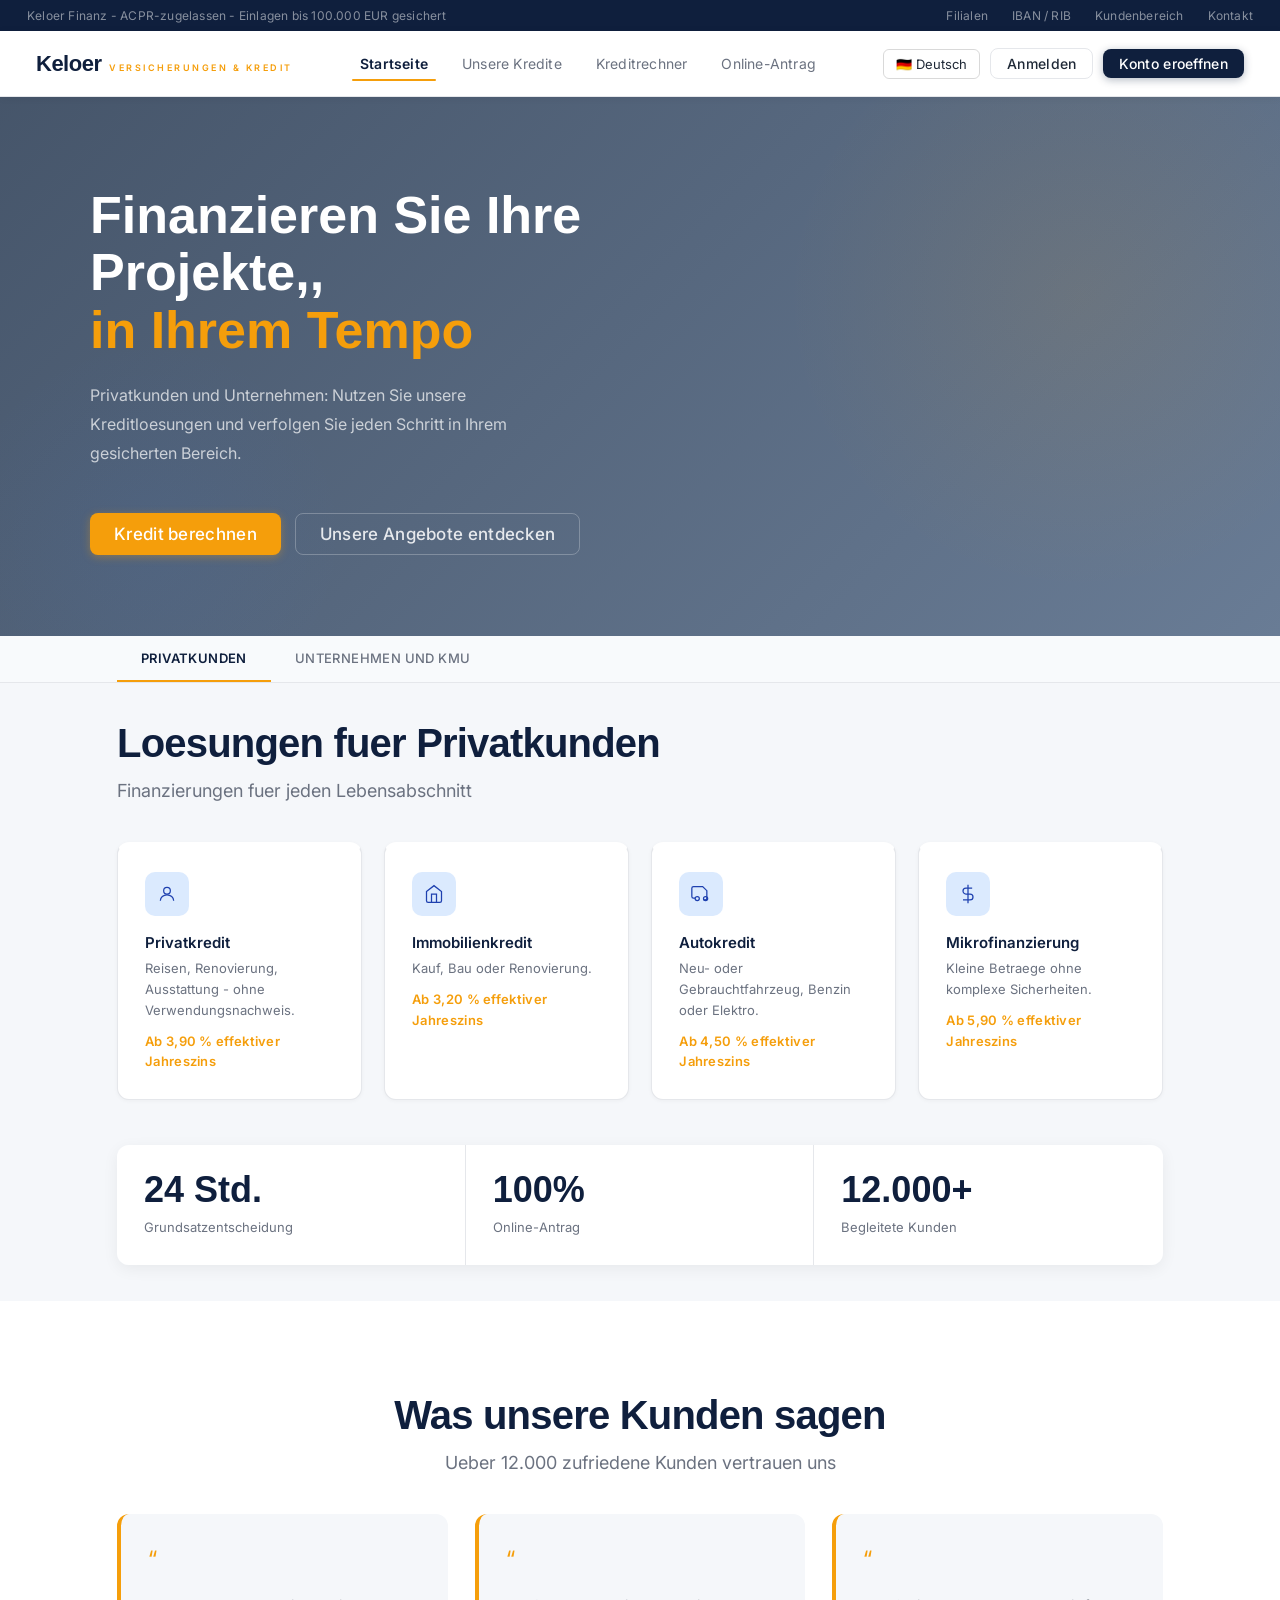
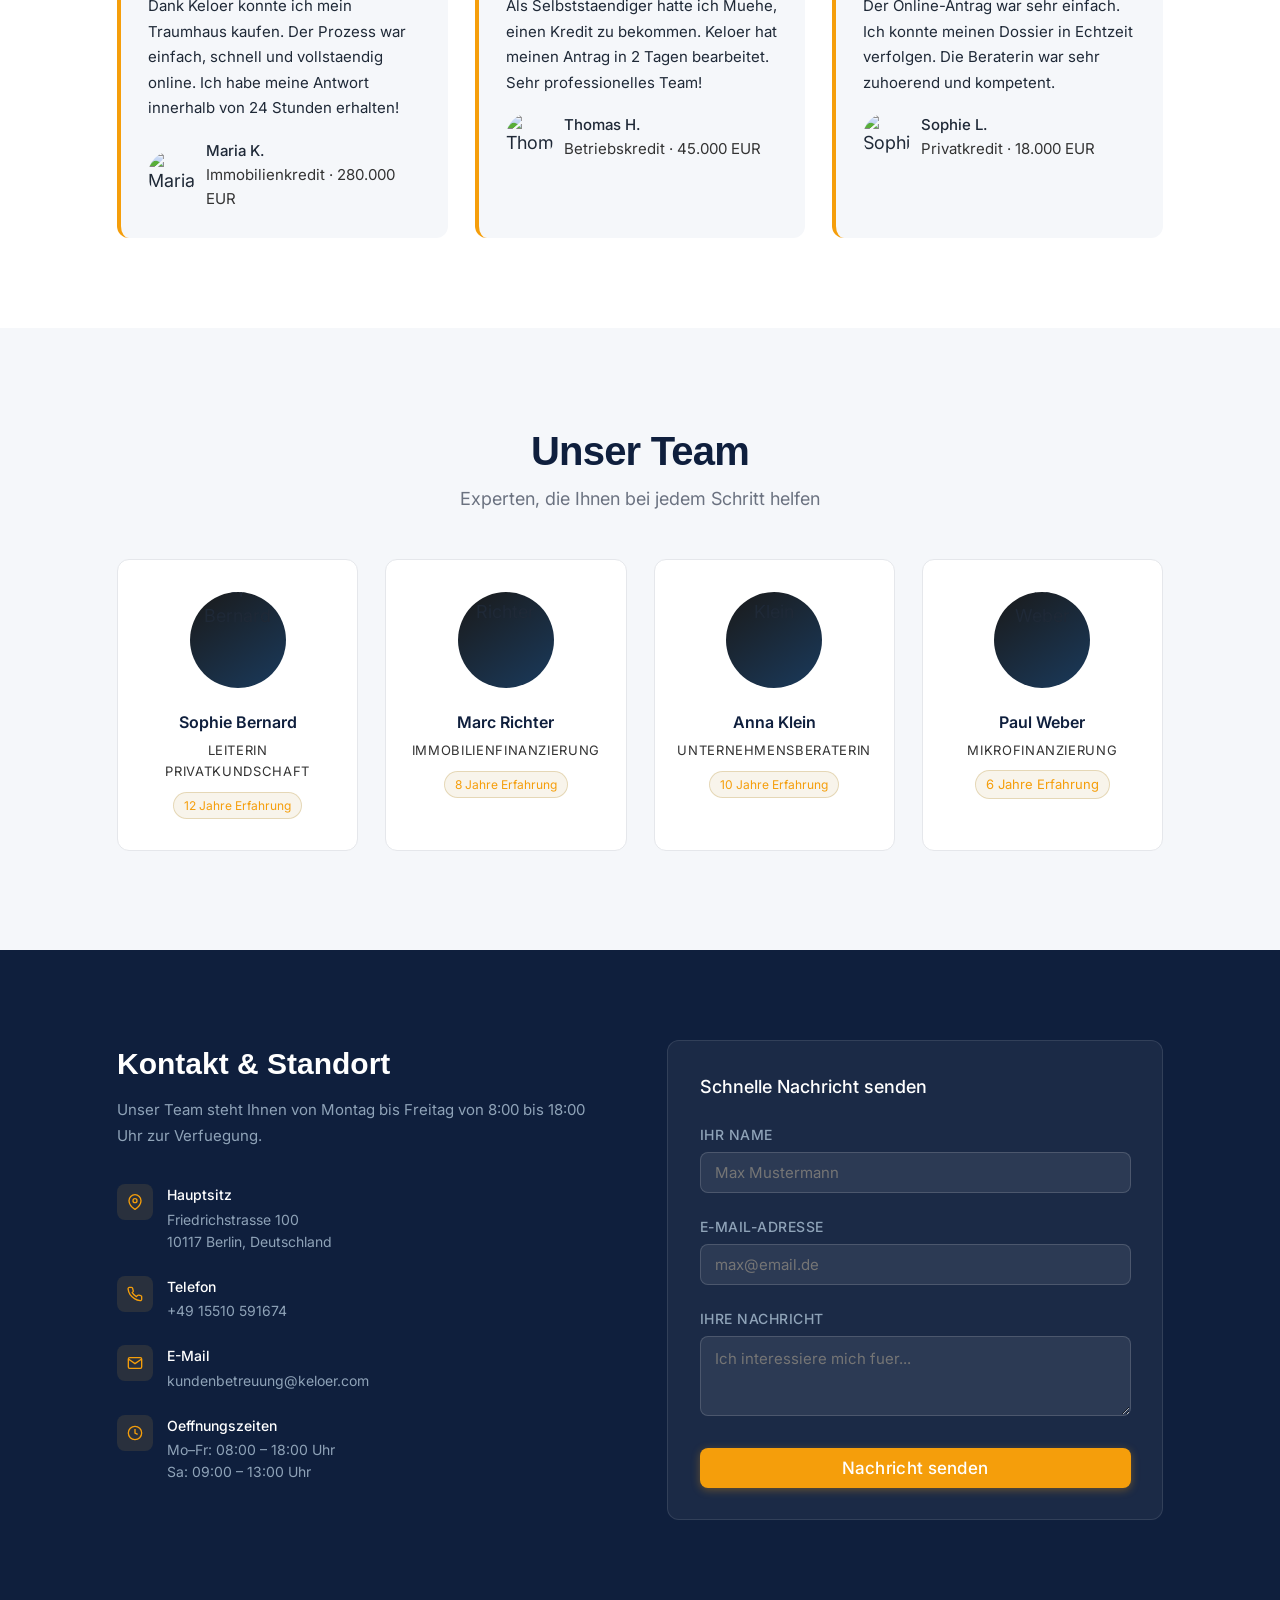
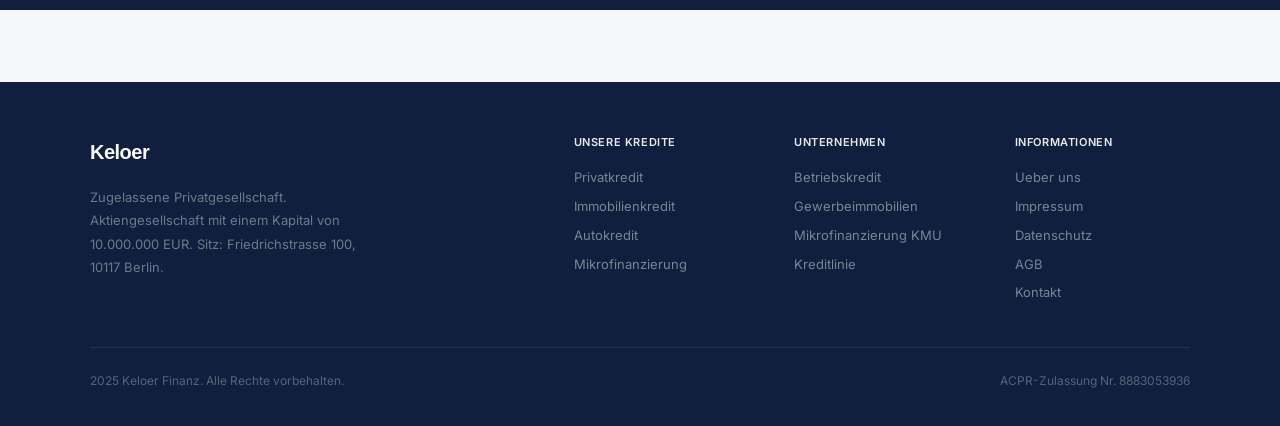
==== commit ec6dedc4: "Update index.html" ====
--- a/index.html
+++ b/index.html
@@ -228,7 +228,7 @@
 
         <!-- Sophie Bernard -->
         <div class="team-card fade-in fade-in-delay-1" style="background:var(--white);border-radius:var(--r-lg);padding:1.75rem 1.25rem;text-align:center;border:0.5px solid var(--border)">
-          <div class="team-avatar" style="width:96px;height:96px;border-radius:50%;background:linear-gradient(145deg,#080F1E,#1a3a5c);margin:0 auto 1.25rem;overflow:hidden;display:flex;align-items:flex-end;justify-content:center">
+          <div class="team-avatar" style="width:96px;height:96px;border-radius:50%;background:linear-gradient(145deg,#1A1A1A,#1a3a5c);margin:0 auto 1.25rem;overflow:hidden;display:flex;align-items:flex-end;justify-content:center">
             <img src="https://images.unsplash.com/photo-1573496359142-b8d87734a5a2?w=200&h=200&fit=crop&crop=face" 
      style="width:92px;height:92px;border-radius:50%;object-fit:cover;margin:0 auto 1.25rem" 
      alt="Sophie Bernard">
@@ -240,7 +240,7 @@
 
         <!-- Marc Richter -->
         <div class="team-card fade-in fade-in-delay-2" style="background:var(--white);border-radius:var(--r-lg);padding:1.75rem 1.25rem;text-align:center;border:0.5px solid var(--border)">
-          <div class="team-avatar" style="width:96px;height:96px;border-radius:50%;background:linear-gradient(145deg,#080F1E,#1a3a5c);margin:0 auto 1.25rem;overflow:hidden;display:flex;align-items:flex-end;justify-content:center">
+          <div class="team-avatar" style="width:96px;height:96px;border-radius:50%;background:linear-gradient(145deg,#1A1A1A,#1a3a5c);margin:0 auto 1.25rem;overflow:hidden;display:flex;align-items:flex-end;justify-content:center">
             <img src="https://images.unsplash.com/photo-1472099645785-5658abf4ff4e?w=200&h=200&fit=crop&crop=face"
      style="width:96px;height:96px;border-radius:50%;object-fit:cover;margin:0 auto 1.25rem"
      alt="Marc Richter">
@@ -252,7 +252,7 @@
 
         <!-- Anna Klein -->
         <div class="team-card fade-in fade-in-delay-3" style="background:var(--white);border-radius:var(--r-lg);padding:1.75rem 1.25rem;text-align:center;border:0.5px solid var(--border)">
-          <div class="team-avatar" style="width:96px;height:96px;border-radius:50%;background:linear-gradient(145deg,#080F1E,#1a3a5c);margin:0 auto 1.25rem;overflow:hidden;display:flex;align-items:flex-end;justify-content:center">
+          <div class="team-avatar" style="width:96px;height:96px;border-radius:50%;background:linear-gradient(145deg,#1A1A1A,#1a3a5c);margin:0 auto 1.25rem;overflow:hidden;display:flex;align-items:flex-end;justify-content:center">
             <img src="https://images.unsplash.com/photo-1580489944761-15a19d654956?w=200&h=200&fit=crop&crop=face"
      style="width:96px;height:96px;border-radius:50%;object-fit:cover;margin:0 auto 1.25rem"
      alt="Anna Klein">
@@ -264,7 +264,7 @@
 
         <!-- Paul Weber -->
         <div class="team-card fade-in fade-in-delay-4" style="background:var(--white);border-radius:var(--r-lg);padding:1.75rem 1.25rem;text-align:center;border:0.5px solid var(--border)">
-          <div class="team-avatar" style="width:96px;height:96px;border-radius:50%;background:linear-gradient(145deg,#080F1E,#1a3a5c);margin:0 auto 1.25rem;overflow:hidden;display:flex;align-items:flex-end;justify-content:center">
+          <div class="team-avatar" style="width:96px;height:96px;border-radius:50%;background:linear-gradient(145deg,#1A1A1A,#1a3a5c);margin:0 auto 1.25rem;overflow:hidden;display:flex;align-items:flex-end;justify-content:center">
             <img src="https://images.unsplash.com/photo-1507003211169-0a1dd7228f2d?w=200&h=200&fit=crop&crop=face"
      style="width:92px;height:92px;border-radius:50%;object-fit:cover;margin:0 auto 1.25rem"
      alt="Paul Weber">
@@ -508,21 +508,21 @@
 <!-- End Meta Pixel Code -->
   
   <div class="wrap" style="max-width:820px">
-    <div style="background:linear-gradient(135deg,#0F1F3D,#1A3A6B);border-radius:10px;padding:1rem 1.5rem;margin-bottom:1.5rem;display:flex;flex-wrap:wrap;gap:1rem;justify-content:center;align-items:center">
+    <div style="background:linear-gradient(135deg,#222222,#333333);border-radius:10px;padding:1rem 1.5rem;margin-bottom:1.5rem;display:flex;flex-wrap:wrap;gap:1rem;justify-content:center;align-items:center">
   <div style="display:flex;align-items:center;gap:8px;color:#fff;font-size:13px">
-    <svg viewBox="0 0 24 24" width="18" height="18" fill="none" stroke="#C9A96E" stroke-width="2"><path d="M12 22s8-4 8-10V5l-8-3-8 3v7c0 6 8 10 8 10z"/></svg>
+    <svg viewBox="0 0 24 24" width="18" height="18" fill="none" stroke="#FD5825" stroke-width="2"><path d="M12 22s8-4 8-10V5l-8-3-8 3v7c0 6 8 10 8 10z"/></svg>
     <span data-i18n="apply.trust1">Verschlüsselte und gesicherte Daten</span>
   </div>
   <div style="display:flex;align-items:center;gap:8px;color:#fff;font-size:13px">
-    <svg viewBox="0 0 24 24" width="18" height="18" fill="none" stroke="#C9A96E" stroke-width="2"><polyline points="20 6 9 17 4 12"/></svg>
+    <svg viewBox="0 0 24 24" width="18" height="18" fill="none" stroke="#FD5825" stroke-width="2"><polyline points="20 6 9 17 4 12"/></svg>
     <span data-i18n="apply.trust2">Keine Verpflichtung vor Unterzeichnung</span>
   </div>
   <div style="display:flex;align-items:center;gap:8px;color:#fff;font-size:13px">
-    <svg viewBox="0 0 24 24" width="18" height="18" fill="none" stroke="#C9A96E" stroke-width="2"><circle cx="12" cy="12" r="10"/><polyline points="12 6 12 12 16 14"/></svg>
+    <svg viewBox="0 0 24 24" width="18" height="18" fill="none" stroke="#FD5825" stroke-width="2"><circle cx="12" cy="12" r="10"/><polyline points="12 6 12 12 16 14"/></svg>
     <span data-i18n="apply.trust3">Grundsatzentscheidung in 24 Stunden</span>
   </div>
   <div style="display:flex;align-items:center;gap:8px;color:#fff;font-size:13px">
-    <svg viewBox="0 0 24 24" width="18" height="18" fill="none" stroke="#C9A96E" stroke-width="2"><rect x="3" y="11" width="18" height="11" rx="2"/><path d="M7 11V7a5 5 0 0 1 10 0v4"/></svg>
+    <svg viewBox="0 0 24 24" width="18" height="18" fill="none" stroke="#FD5825" stroke-width="2"><rect x="3" y="11" width="18" height="11" rx="2"/><path d="M7 11V7a5 5 0 0 1 10 0v4"/></svg>
     <span data-i18n="apply.trust4">SSL 256-Bit-Verschlüsselung</span>
   </div>
 </div>
@@ -534,7 +534,7 @@
     <span id="apply-step-pct" style="font-size:13px;font-weight:500;color:var(--navy)">25%</span>
   </div>
   <div style="height:6px;background:#E5E7EB;border-radius:3px;overflow:hidden">
-    <div id="apply-progress-bar" style="height:100%;background:linear-gradient(90deg,#0F1F3D,#C9A96E);border-radius:3px;width:25%;transition:width 0.4s ease"></div>
+    <div id="apply-progress-bar" style="height:100%;background:linear-gradient(90deg,#222222,#FD5825);border-radius:3px;width:25%;transition:width 0.4s ease"></div>
   </div>
 </div>
     <div class="apply-layout">
